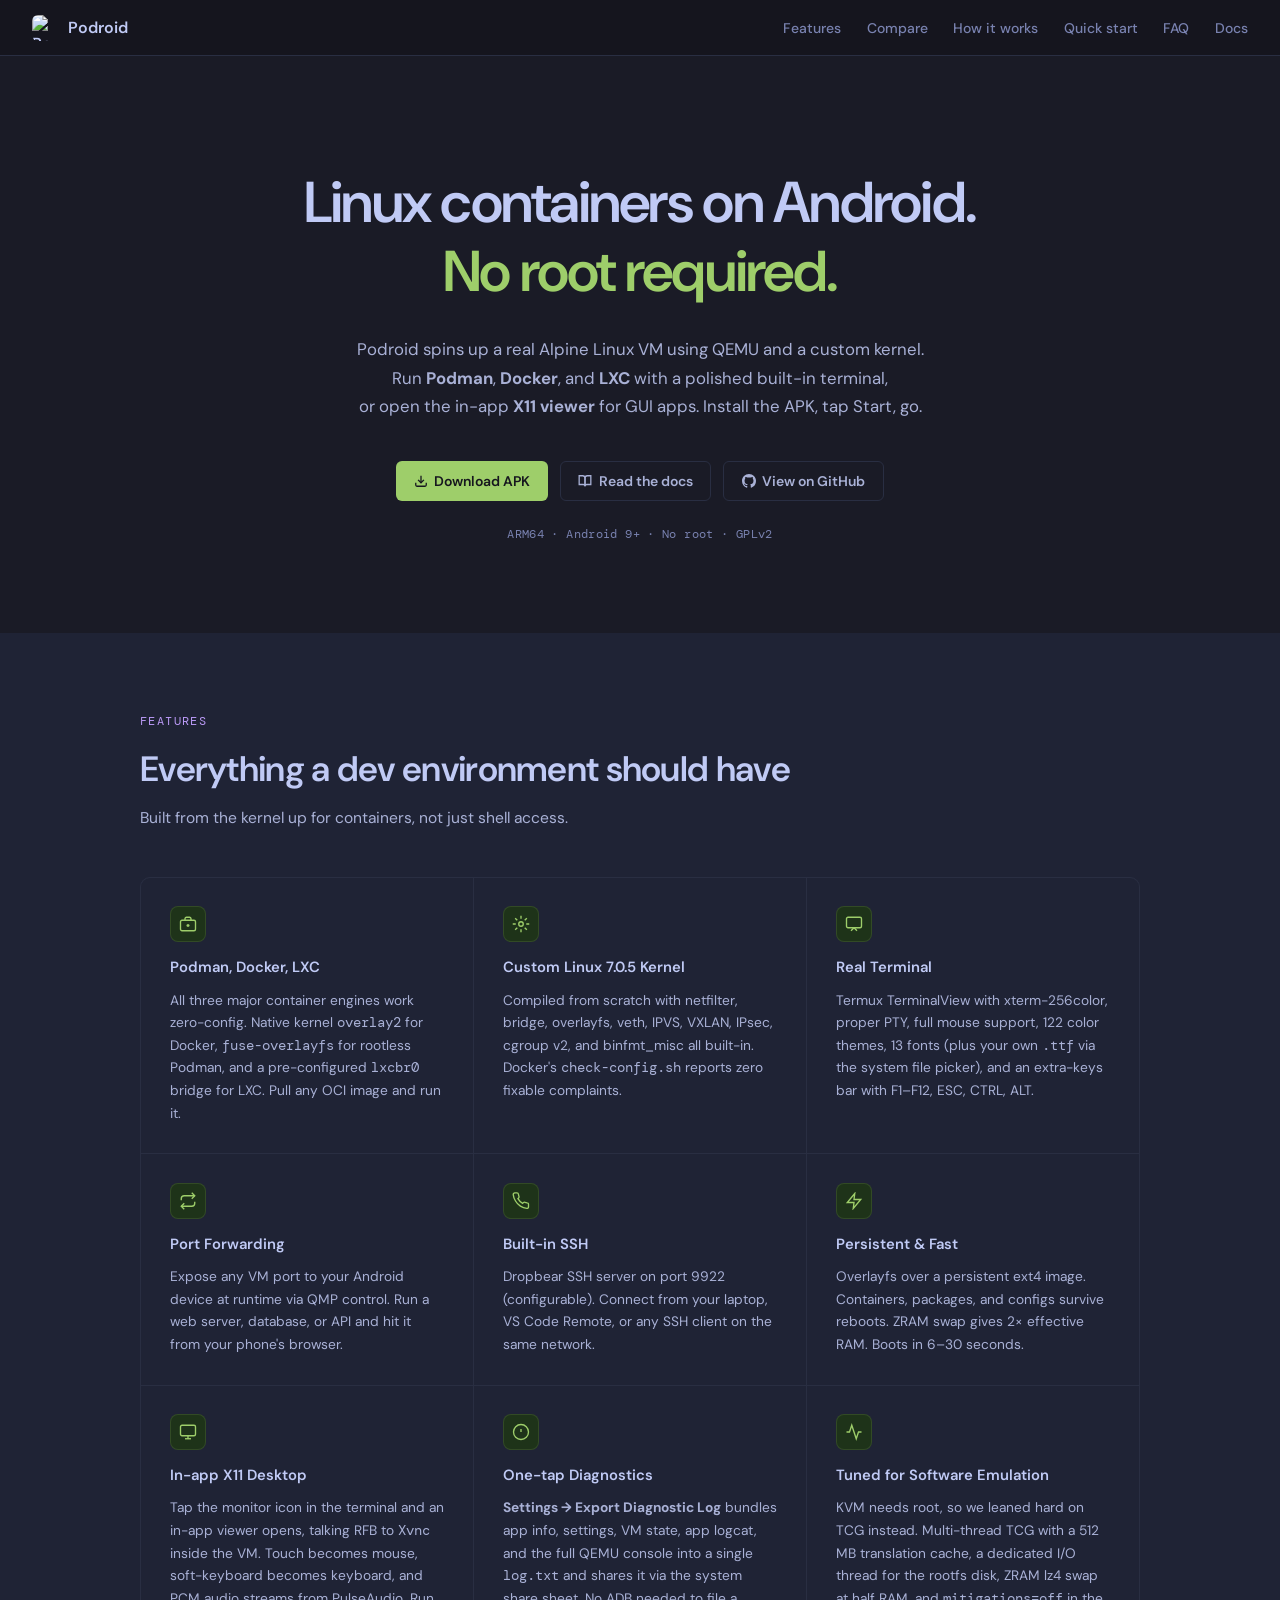
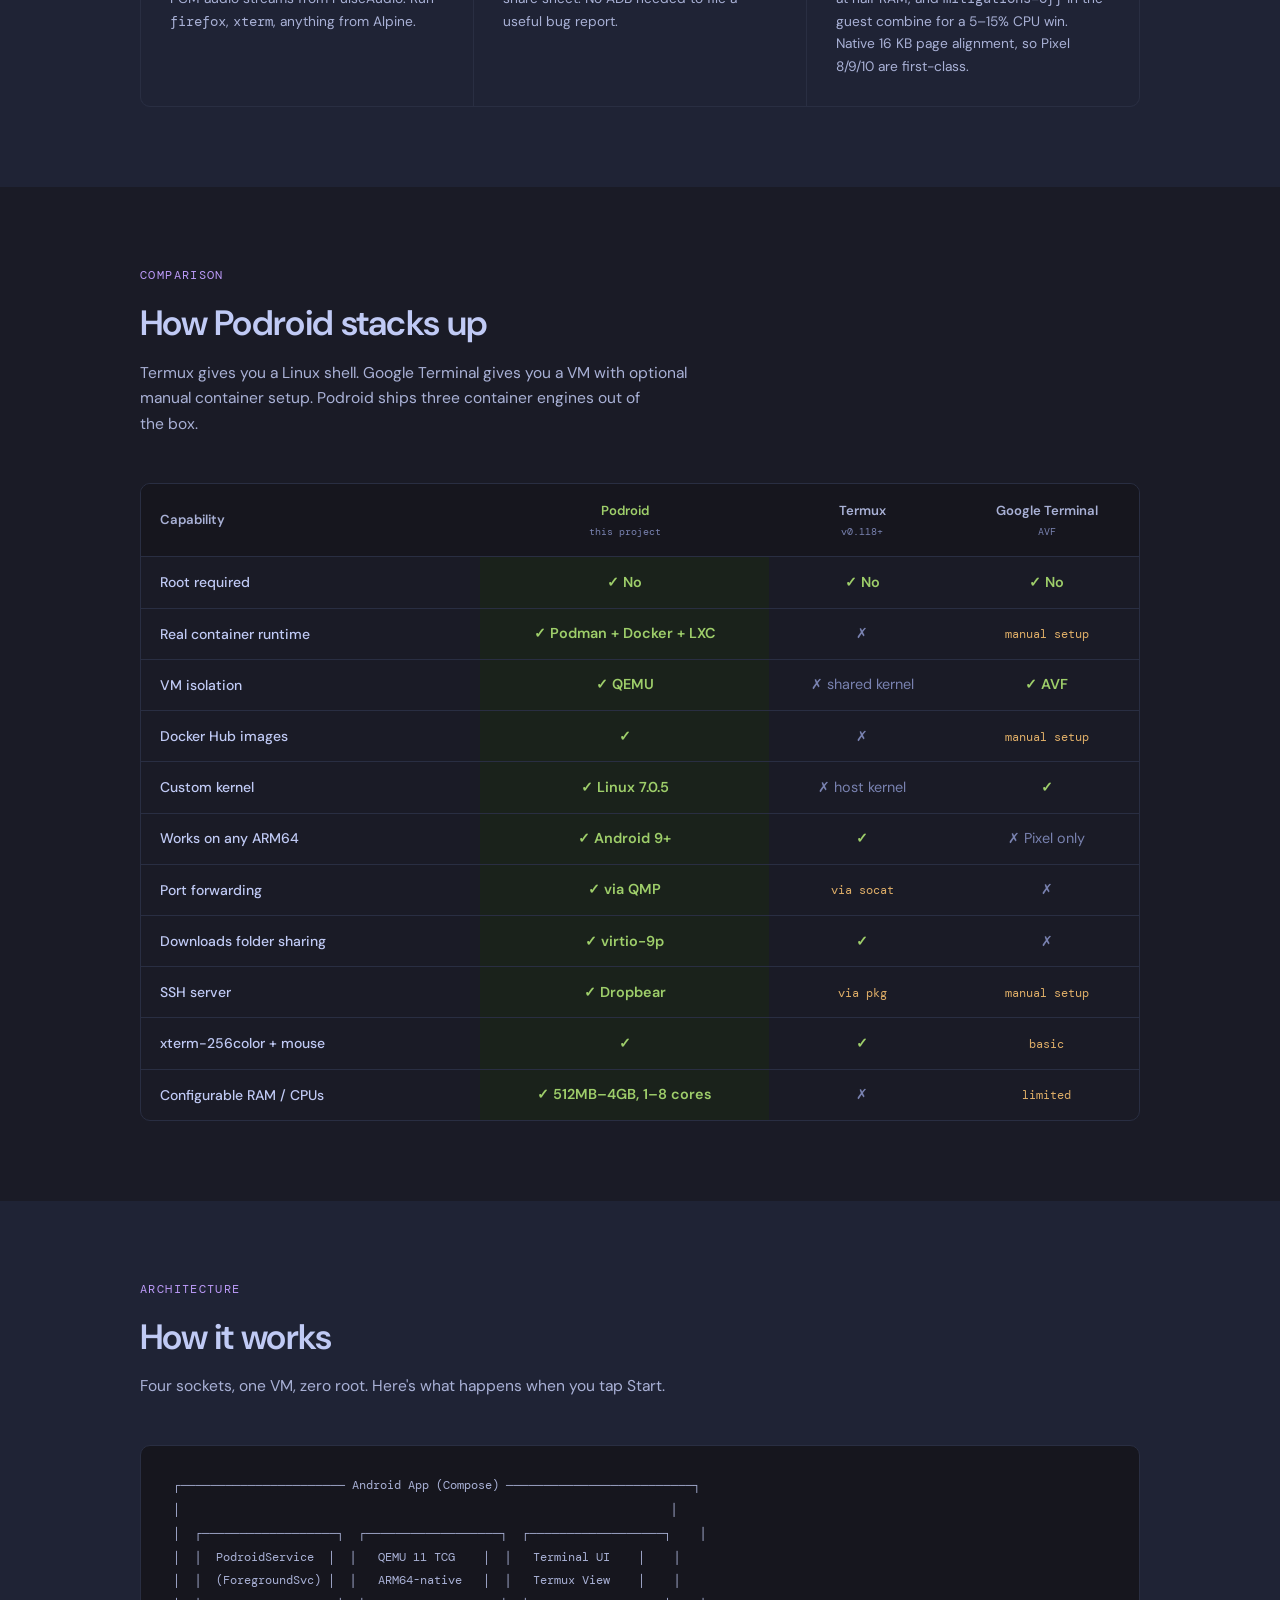
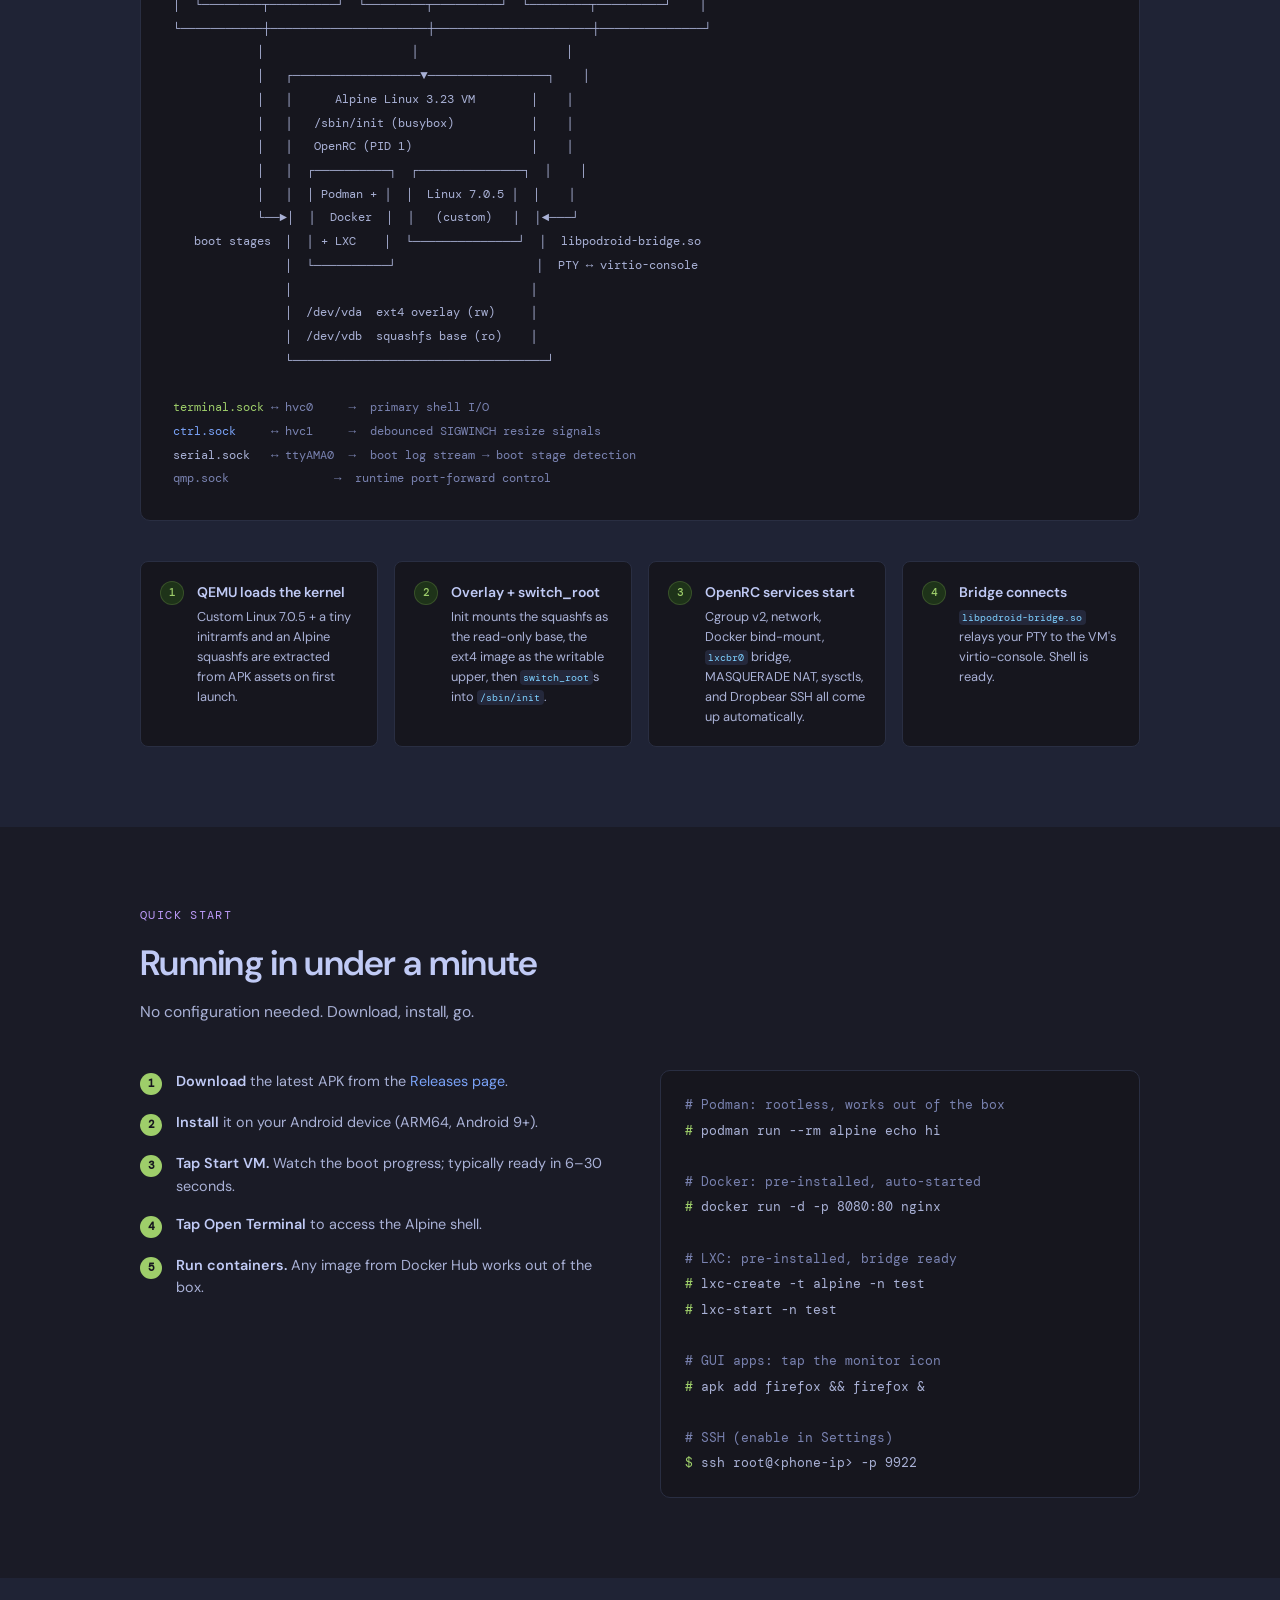
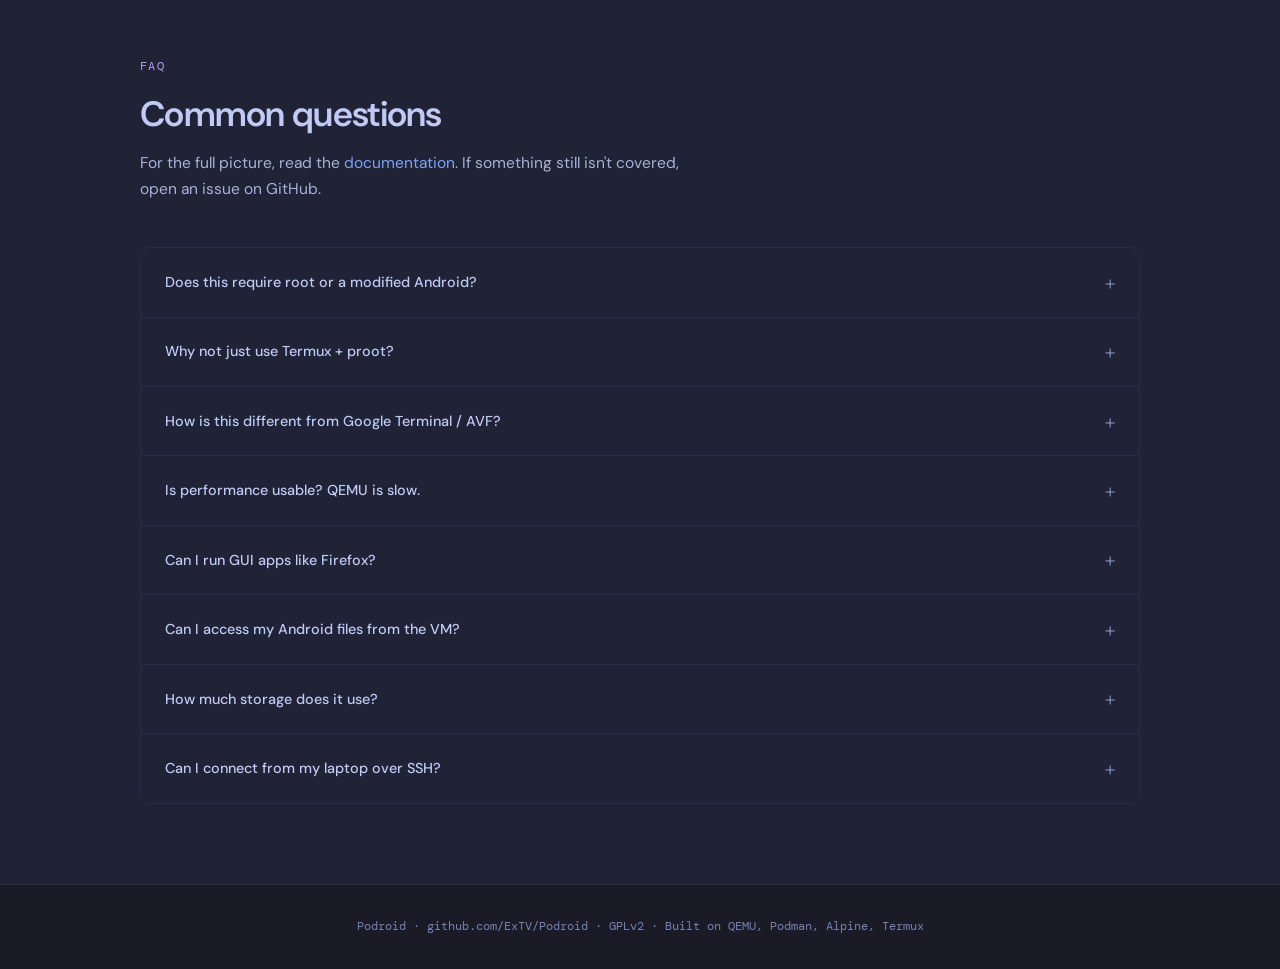
==== docs/index.html @ afcf1bc7 "docs: add documentation site and link it from the README and landing page Add a multi-page guide und" ====
<!DOCTYPE html>
<html lang="en">
<head>
  <meta charset="UTF-8" />
  <meta name="viewport" content="width=device-width, initial-scale=1.0" />
  <title>Podroid: Linux containers on Android, no root required</title>
  <meta name="description" content="Podroid runs Podman, Docker, and LXC on Android in a real Alpine Linux VM via QEMU with a custom Linux 7.0.5 kernel, plus an in-app X11 desktop for GUI apps. No root, no custom recovery, any ARM64 device." />
  <meta property="og:title" content="Podroid: Linux containers on Android, no root required" />
  <meta property="og:description" content="Spin up a real Alpine Linux VM with a full Podman runtime on any Android 9+ ARM64 device. No root, no Magisk, no AVF requirement." />
  <meta property="og:type" content="website" />
  <meta property="og:url" content="https://extv.github.io/Podroid/" />
  <meta property="og:image" content="https://github.com/ExTV.png" />
  <meta name="twitter:card" content="summary" />
  <meta name="twitter:title" content="Podroid" />
  <meta name="twitter:description" content="Linux containers on Android, no root required." />
  <meta name="twitter:image" content="https://github.com/ExTV.png" />
  <link rel="icon" type="image/png" href="https://github.com/ExTV.png" />
  <link rel="preconnect" href="https://fonts.googleapis.com" />
  <link rel="preconnect" href="https://fonts.gstatic.com" crossorigin />
  <link href="https://fonts.googleapis.com/css2?family=DM+Sans:ital,opsz,wght@0,9..40,300;0,9..40,400;0,9..40,500;0,9..40,600;1,9..40,400&family=DM+Mono:wght@400;500&display=swap" rel="stylesheet" />
  <style>
    *, *::before, *::after { box-sizing: border-box; margin: 0; padding: 0; }

    /* ── Tokyo Night palette ───────────────────────────── */
    :root {
      --bg:        #1a1b26;
      --bg-dark:   #16161e;
      --bg-card:   #1f2335;
      --bg-card2:  #24283b;
      --border:    #292e42;
      --text:      #c0caf5;
      --text-dim:  #a9b1d6;
      --muted:     #7982b0;
      --green:     #9ece6a;
      --green-dim: #1e3319;
      --blue:      #7aa2f7;
      --cyan:      #7dcfff;
      --yellow:    #e0af68;
      --red:       #f7768e;
      --purple:    #bb9af7;
    }

    html { scroll-behavior: smooth; }

    body {
      font-family: 'DM Sans', sans-serif;
      background: var(--bg);
      color: var(--text);
      line-height: 1.6;
      -webkit-font-smoothing: antialiased;
    }

    a { color: var(--blue); text-decoration: none; }
    a:hover { color: var(--cyan); text-decoration: underline; }

    code, pre, .mono { font-family: 'DM Mono', monospace; }

    /* ── NAV ───────────────────────────────────────────── */
    nav {
      position: sticky;
      top: 0;
      z-index: 100;
      display: flex;
      align-items: center;
      justify-content: space-between;
      padding: 0 2rem;
      height: 56px;
      background: rgb(22 22 30 / 0.9);
      backdrop-filter: blur(14px);
      border-bottom: 1px solid var(--border);
    }

    .nav-logo {
      display: flex;
      align-items: center;
      gap: 0.6rem;
      font-weight: 600;
      font-size: 1rem;
      color: var(--text);
      text-decoration: none !important;
    }

    .nav-logo img {
      width: 26px;
      height: 26px;
      border-radius: 6px;
    }

    .nav-links {
      display: flex;
      align-items: center;
      gap: 1.6rem;
      list-style: none;
    }

    .nav-links a {
      color: var(--muted);
      font-size: 0.875rem;
      font-weight: 500;
      white-space: nowrap;
      transition: color 0.15s;
    }

    .nav-links a:hover { color: var(--text-dim); text-decoration: none; }

    .btn {
      display: inline-flex;
      align-items: center;
      gap: 0.4rem;
      padding: 0.5rem 1.1rem;
      border-radius: 6px;
      font-size: 0.875rem;
      font-weight: 600;
      cursor: pointer;
      transition: opacity 0.15s, transform 0.1s;
      text-decoration: none !important;
      font-family: 'DM Sans', sans-serif;
    }

    .btn:hover { opacity: 0.85; transform: translateY(-1px); text-decoration: none; }
    .btn-primary { background: var(--green); color: var(--bg-dark); }
    .btn-ghost   { border: 1px solid var(--border); color: var(--text-dim); background: transparent; }
    .btn-ghost:hover { border-color: var(--muted); color: var(--text); }

    /* ── HERO ──────────────────────────────────────────── */
    #hero {
      padding: 7rem 2rem 5.5rem;
      text-align: center;
      max-width: 760px;
      margin: 0 auto;
    }

    h1 {
      font-size: clamp(2.4rem, 5vw, 3.6rem);
      font-weight: 600;
      line-height: 1.2;
      letter-spacing: -0.03em;
      text-wrap: balance;
      margin-bottom: 1.8rem;
      color: var(--text);
    }

    h1 em {
      font-style: normal;
      color: var(--green);
    }

    .hero-sub {
      font-size: 1.05rem;
      color: var(--text-dim);
      max-width: 100%;
      margin: 0 auto 2.5rem;
      text-wrap: pretty;
      line-height: 1.7;
    }

    .hero-actions {
      display: flex;
      gap: 0.75rem;
      justify-content: center;
      flex-wrap: wrap;
      margin-bottom: 1.5rem;
    }

    .hero-meta {
      font-size: 0.78rem;
      color: var(--muted);
      font-family: 'DM Mono', monospace;
      letter-spacing: 0.03em;
    }

    /* ── SECTIONS ──────────────────────────────────────── */
    section { padding: 5rem 2rem; }

    .container { max-width: 1000px; margin: 0 auto; }

    .section-label {
      font-size: 0.72rem;
      font-family: 'DM Mono', monospace;
      color: var(--purple);
      letter-spacing: 0.12em;
      text-transform: uppercase;
      margin-bottom: 0.6rem;
    }

    h2 {
      font-size: clamp(1.6rem, 3vw, 2.2rem);
      font-weight: 600;
      letter-spacing: -0.02em;
      margin-bottom: 0.55rem;
      color: var(--text);
    }

    .section-sub {
      color: var(--text-dim);
      max-width: 560px;
      font-size: 0.975rem;
      text-wrap: pretty;
      margin-bottom: 2.8rem;
      line-height: 1.65;
    }

    /* ── FEATURES ──────────────────────────────────────── */
    #features { background: var(--bg-card); }

    .features-grid {
      display: grid;
      grid-template-columns: repeat(auto-fill, minmax(280px, 1fr));
      gap: 1px;
      background: var(--border);
      border: 1px solid var(--border);
      border-radius: 10px;
      overflow: hidden;
    }

    .feature-card {
      background: var(--bg-card);
      padding: 1.8rem;
      display: flex;
      flex-direction: column;
      gap: 0.55rem;
      transition: background 0.15s;
    }

    .feature-card:hover { background: var(--bg-card2); }

    .feature-icon {
      width: 36px;
      height: 36px;
      background: var(--green-dim);
      border: 1px solid rgba(158, 206, 106, 0.15);
      border-radius: 8px;
      display: flex;
      align-items: center;
      justify-content: center;
      margin-bottom: 0.3rem;
      color: var(--green);
    }

    .feature-card h3 {
      font-size: 0.925rem;
      font-weight: 600;
      color: var(--text);
    }

    .feature-card p {
      font-size: 0.858rem;
      color: var(--text-dim);
      line-height: 1.65;
    }

    /* ── COMPARISON ────────────────────────────────────── */
    #comparison { background: var(--bg); }

    .table-wrap {
      overflow-x: auto;
      border: 1px solid var(--border);
      border-radius: 10px;
    }

    table {
      width: 100%;
      border-collapse: collapse;
      font-size: 0.875rem;
    }

    thead { background: var(--bg-dark); }

    th {
      padding: 1rem 1.2rem;
      text-align: left;
      font-weight: 600;
      font-size: 0.82rem;
      color: var(--text-dim);
      border-bottom: 1px solid var(--border);
    }

    th:not(:first-child) { text-align: center; }
    th.col-podroid { color: var(--green); }

    td {
      padding: 0.85rem 1.2rem;
      border-bottom: 1px solid var(--border);
      color: var(--text-dim);
      vertical-align: middle;
    }

    tbody tr:hover td { background: rgb(36 40 59 / 0.5); }
    tr:last-child td  { border-bottom: none; }
    td:not(:first-child) { text-align: center; }

    td.row-label { color: var(--text); font-weight: 500; }
    td.col-podroid { background: rgb(28 39 20 / 0.6); }

    .check   { color: var(--green); font-size: 0.9rem; font-weight: 600; }
    .cross   { color: var(--muted); font-size: 0.9rem; }
    .partial { color: var(--yellow); font-size: 0.78rem; font-family: 'DM Mono', monospace; }

    .col-header-wrap {
      display: flex;
      flex-direction: column;
      align-items: center;
      gap: 0.2rem;
    }

    .col-badge {
      font-size: 0.65rem;
      font-weight: 400;
      color: var(--muted);
      font-family: 'DM Mono', monospace;
    }

    /* ── HOW IT WORKS ──────────────────────────────────── */
    #how { background: var(--bg-card); }

    .arch-diagram {
      background: var(--bg-dark);
      border: 1px solid var(--border);
      border-radius: 10px;
      padding: 1.8rem 2rem;
      font-family: 'DM Mono', monospace;
      font-size: 0.78rem;
      line-height: 1.9;
      color: var(--muted);
      overflow-x: auto;
      white-space: pre;
    }

    .arch-green { color: var(--green); }
    .arch-blue  { color: var(--blue); }
    .arch-white { color: var(--text-dim); }

    .steps {
      display: grid;
      grid-template-columns: repeat(auto-fill, minmax(220px, 1fr));
      gap: 1rem;
      margin-top: 2.5rem;
    }

    .step {
      background: var(--bg-dark);
      border: 1px solid var(--border);
      border-radius: 8px;
      padding: 1.2rem;
      display: flex;
      gap: 0.8rem;
    }

    .step-num {
      flex-shrink: 0;
      width: 24px;
      height: 24px;
      border-radius: 50%;
      background: var(--green-dim);
      border: 1px solid rgba(158, 206, 106, 0.2);
      color: var(--green);
      font-size: 0.7rem;
      font-family: 'DM Mono', monospace;
      font-weight: 500;
      display: flex;
      align-items: center;
      justify-content: center;
      flex-shrink: 0;
    }

    .step-body h4 {
      font-size: 0.875rem;
      font-weight: 600;
      margin-bottom: 0.25rem;
      color: var(--text);
    }

    .step-body p {
      font-size: 0.8rem;
      color: var(--text-dim);
      line-height: 1.55;
    }

    .step-body code {
      font-family: 'DM Mono', monospace;
      font-size: 0.78em;
      background: var(--bg-card2);
      color: var(--cyan);
      padding: 0.1em 0.35em;
      border-radius: 4px;
    }

    /* ── QUICK START ───────────────────────────────────── */
    #quickstart { background: var(--bg); }

    .qs-grid {
      display: grid;
      grid-template-columns: 1fr 1fr;
      gap: 2.5rem;
      align-items: start;
    }

    @media (max-width: 640px) {
      .qs-grid { grid-template-columns: 1fr; }
    }

    .qs-steps {
      display: flex;
      flex-direction: column;
      gap: 1rem;
    }

    .qs-step {
      display: flex;
      gap: 0.85rem;
      align-items: flex-start;
    }

    .qs-step-num {
      flex-shrink: 0;
      width: 22px;
      height: 22px;
      border-radius: 50%;
      background: var(--green);
      color: var(--bg-dark);
      font-size: 0.7rem;
      font-family: 'DM Mono', monospace;
      font-weight: 700;
      display: flex;
      align-items: center;
      justify-content: center;
      margin-top: 3px;
    }

    .qs-step p { font-size: 0.9rem; color: var(--text-dim); line-height: 1.55; }
    .qs-step strong { color: var(--text); font-weight: 600; }
    .qs-step a { color: var(--blue); }

    .code-block {
      background: var(--bg-dark);
      border: 1px solid var(--border);
      border-radius: 10px;
      padding: 1.3rem 1.5rem;
      font-family: 'DM Mono', monospace;
      font-size: 0.8rem;
      line-height: 2;
      color: var(--muted);
      overflow-x: auto;
      white-space: pre;
    }

    .c-prompt  { color: var(--green); user-select: none; }
    .c-comment { color: var(--muted); }
    .c-cmd     { color: var(--text-dim); }

    /* ── FAQ ───────────────────────────────────────────── */
    #faq { background: var(--bg-card); }

    .faq-list {
      border: 1px solid var(--border);
      border-radius: 10px;
      overflow: hidden;
    }

    details {
      border-bottom: 1px solid var(--border);
      background: var(--bg-card);
      transition: background 0.15s;
    }

    details[open] { background: var(--bg-card2); }
    details:last-child { border-bottom: none; }

    summary {
      padding: 1.1rem 1.5rem;
      font-size: 0.9rem;
      font-weight: 500;
      color: var(--text);
      cursor: pointer;
      list-style: none;
      display: flex;
      align-items: center;
      justify-content: space-between;
      gap: 1rem;
      transition: color 0.15s;
    }

    summary::-webkit-details-marker { display: none; }
    summary:hover { color: var(--blue); }

    summary::after {
      content: '+';
      font-size: 1.3rem;
      font-weight: 300;
      color: var(--muted);
      flex-shrink: 0;
    }

    details[open] summary::after { content: '−'; color: var(--blue); }

    .faq-answer {
      padding: 0 1.5rem 1.2rem;
      font-size: 0.875rem;
      color: var(--text-dim);
      line-height: 1.75;
    }

    .faq-answer code {
      background: var(--bg-dark);
      border: 1px solid var(--border);
      padding: 0.1em 0.4em;
      border-radius: 4px;
      font-size: 0.82em;
      color: var(--cyan);
    }

    /* ── FOOTER ────────────────────────────────────────── */
    footer {
      border-top: 1px solid var(--border);
      padding: 2rem;
      text-align: center;
      font-size: 0.78rem;
      color: var(--muted);
      font-family: 'DM Mono', monospace;
    }

    footer a { color: var(--muted); }
    footer a:hover { color: var(--text-dim); text-decoration: none; }

    /* ── RESPONSIVE ────────────────────────────────────── */
    @media (max-width: 600px) {
      nav .nav-links { display: none; }
      .arch-diagram  { font-size: 0.62rem; }
    }
  </style>
</head>
<body>

<!-- NAV -->
<nav>
  <a href="https://github.com/ExTV/Podroid" class="nav-logo">
    <img src="https://github.com/ExTV.png" alt="Podroid" />
    Podroid
  </a>
  <ul class="nav-links">
    <li><a href="#features">Features</a></li>
    <li><a href="#comparison">Compare</a></li>
    <li><a href="#how">How it works</a></li>
    <li><a href="#quickstart">Quick start</a></li>
    <li><a href="#faq">FAQ</a></li>
    <li><a href="guide/">Docs</a></li>
  </ul>
</nav>

<!-- HERO -->
<section id="hero">
  <h1>Linux containers on Android.<br /><em>No root required.</em></h1>
  <p class="hero-sub">
    Podroid spins up a real Alpine Linux VM using QEMU and a custom&nbsp;kernel.<br />
    Run <strong>Podman</strong>, <strong>Docker</strong>, and <strong>LXC</strong> with a polished built-in terminal,<br />
    or open the in-app <strong>X11 viewer</strong> for GUI apps. Install the APK, tap Start, go.
  </p>
  <div class="hero-actions">
    <a href="https://github.com/ExTV/Podroid/releases" class="btn btn-primary">
      <svg width="14" height="14" fill="none" stroke="currentColor" stroke-width="2.2" viewBox="0 0 24 24"><path d="M21 15v4a2 2 0 0 1-2 2H5a2 2 0 0 1-2-2v-4"/><polyline points="7 10 12 15 17 10"/><line x1="12" y1="15" x2="12" y2="3"/></svg>
      Download APK
    </a>
    <a href="guide/" class="btn btn-ghost">
      <svg width="14" height="14" fill="none" stroke="currentColor" stroke-width="2.2" viewBox="0 0 24 24"><path d="M2 3h6a4 4 0 0 1 4 4v14a3 3 0 0 0-3-3H2z"/><path d="M22 3h-6a4 4 0 0 0-4 4v14a3 3 0 0 1 3-3h7z"/></svg>
      Read the docs
    </a>
    <a href="https://github.com/ExTV/Podroid" class="btn btn-ghost">
      <svg width="14" height="14" viewBox="0 0 24 24" fill="currentColor"><path d="M12 0C5.37 0 0 5.37 0 12c0 5.31 3.435 9.795 8.205 11.385.6.105.825-.255.825-.57 0-.285-.015-1.23-.015-2.235-3.015.555-3.795-.735-4.035-1.41-.135-.345-.72-1.41-1.23-1.695-.42-.225-1.02-.78-.015-.795.945-.015 1.62.87 1.845 1.23 1.08 1.815 2.805 1.305 3.495.99.105-.78.42-1.305.765-1.605-2.67-.3-5.46-1.335-5.46-5.925 0-1.305.465-2.385 1.23-3.225-.12-.3-.54-1.53.12-3.18 0 0 1.005-.315 3.3 1.23.96-.27 1.98-.405 3-.405s2.04.135 3 .405c2.295-1.56 3.3-1.23 3.3-1.23.66 1.65.24 2.88.12 3.18.765.84 1.23 1.905 1.23 3.225 0 4.605-2.805 5.625-5.475 5.925.435.375.81 1.095.81 2.22 0 1.605-.015 2.895-.015 3.3 0 .315.225.69.825.57A12.02 12.02 0 0 0 24 12c0-6.63-5.37-12-12-12z"/></svg>
      View on GitHub
    </a>
  </div>
  <p class="hero-meta">ARM64 · Android 9+ · No root · GPLv2</p>
</section>

<!-- FEATURES -->
<section id="features">
  <div class="container">
    <p class="section-label">Features</p>
    <h2>Everything a dev environment should have</h2>
    <p class="section-sub">Built from the kernel up for containers, not just shell access.</p>

    <div class="features-grid">

      <div class="feature-card">
        <div class="feature-icon">
          <svg width="18" height="18" fill="none" stroke="currentColor" stroke-width="1.8" viewBox="0 0 24 24"><rect x="2" y="7" width="20" height="14" rx="2"/><path d="M16 7V5a2 2 0 0 0-2-2h-4a2 2 0 0 0-2 2v2"/><line x1="12" y1="12" x2="12" y2="16"/><line x1="10" y1="14" x2="14" y2="14"/></svg>
        </div>
        <h3>Podman, Docker, LXC</h3>
        <p>All three major container engines work zero-config. Native kernel <code>overlay2</code> for Docker, <code>fuse-overlayfs</code> for rootless Podman, and a pre-configured <code>lxcbr0</code> bridge for LXC. Pull any OCI image and run it.</p>
      </div>

      <div class="feature-card">
        <div class="feature-icon">
          <svg width="18" height="18" fill="none" stroke="currentColor" stroke-width="1.8" viewBox="0 0 24 24"><circle cx="12" cy="12" r="3"/><path d="M12 1v4M12 19v4M4.22 4.22l2.83 2.83M16.95 16.95l2.83 2.83M1 12h4M19 12h4M4.22 19.78l2.83-2.83M16.95 7.05l2.83-2.83"/></svg>
        </div>
        <h3>Custom Linux 7.0.5 Kernel</h3>
        <p>Compiled from scratch with netfilter, bridge, overlayfs, veth, IPVS, VXLAN, IPsec, cgroup v2, and binfmt_misc all built-in. Docker's <code>check-config.sh</code> reports zero fixable complaints.</p>
      </div>

      <div class="feature-card">
        <div class="feature-icon">
          <svg width="18" height="18" fill="none" stroke="currentColor" stroke-width="1.8" viewBox="0 0 24 24"><rect x="2" y="3" width="20" height="14" rx="2"/><polyline points="8 21 12 17 16 21"/></svg>
        </div>
        <h3>Real Terminal</h3>
        <p>Termux TerminalView with xterm-256color, proper PTY, full mouse support, 122 color themes, 13 fonts (plus your own <code>.ttf</code> via the system file picker), and an extra-keys bar with F1–F12, ESC, CTRL, ALT.</p>
      </div>

      <div class="feature-card">
        <div class="feature-icon">
          <svg width="18" height="18" fill="none" stroke="currentColor" stroke-width="1.8" viewBox="0 0 24 24"><polyline points="17 1 21 5 17 9"/><path d="M3 11V9a4 4 0 0 1 4-4h14"/><polyline points="7 23 3 19 7 15"/><path d="M21 13v2a4 4 0 0 1-4 4H3"/></svg>
        </div>
        <h3>Port Forwarding</h3>
        <p>Expose any VM port to your Android device at runtime via QMP control. Run a web server, database, or API and hit it from your phone's browser.</p>
      </div>

      <div class="feature-card">
        <div class="feature-icon">
          <svg width="18" height="18" fill="none" stroke="currentColor" stroke-width="1.8" viewBox="0 0 24 24"><path d="M22 16.92v3a2 2 0 0 1-2.18 2 19.79 19.79 0 0 1-8.63-3.07A19.5 19.5 0 0 1 4.69 12 19.79 19.79 0 0 1 1.63 3.42 2 2 0 0 1 3.6 1.24h3a2 2 0 0 1 2 1.72c.127.96.361 1.903.7 2.81a2 2 0 0 1-.45 2.11L7.91 8.84a16 16 0 0 0 6.29 6.29l.96-.96a2 2 0 0 1 2.11-.45c.907.339 1.85.573 2.81.7A2 2 0 0 1 22 16.92z"/></svg>
        </div>
        <h3>Built-in SSH</h3>
        <p>Dropbear SSH server on port 9922 (configurable). Connect from your laptop, VS Code Remote, or any SSH client on the same network.</p>
      </div>

      <div class="feature-card">
        <div class="feature-icon">
          <svg width="18" height="18" fill="none" stroke="currentColor" stroke-width="1.8" viewBox="0 0 24 24"><path d="M13 2L3 14h9l-1 8 10-12h-9l1-8z"/></svg>
        </div>
        <h3>Persistent &amp; Fast</h3>
        <p>Overlayfs over a persistent ext4 image. Containers, packages, and configs survive reboots. ZRAM swap gives 2× effective RAM. Boots in 6–30 seconds.</p>
      </div>

      <div class="feature-card">
        <div class="feature-icon">
          <svg width="18" height="18" fill="none" stroke="currentColor" stroke-width="1.8" viewBox="0 0 24 24"><rect x="2" y="3" width="20" height="14" rx="2"/><line x1="8" y1="21" x2="16" y2="21"/><line x1="12" y1="17" x2="12" y2="21"/></svg>
        </div>
        <h3>In-app X11 Desktop</h3>
        <p>Tap the monitor icon in the terminal and an in-app viewer opens, talking RFB to <code>Xvnc</code> inside the VM. Touch becomes mouse, soft-keyboard becomes keyboard, and PCM audio streams from PulseAudio. Run <code>firefox</code>, <code>xterm</code>, anything from Alpine.</p>
      </div>

      <div class="feature-card">
        <div class="feature-icon">
          <svg width="18" height="18" fill="none" stroke="currentColor" stroke-width="1.8" viewBox="0 0 24 24"><circle cx="12" cy="12" r="10"/><line x1="12" y1="8" x2="12" y2="12"/><line x1="12" y1="16" x2="12.01" y2="16"/></svg>
        </div>
        <h3>One-tap Diagnostics</h3>
        <p><strong>Settings → Export Diagnostic Log</strong> bundles app info, settings, VM state, app logcat, and the full QEMU console into a single <code>log.txt</code> and shares it via the system share sheet. No ADB needed to file a useful bug report.</p>
      </div>

      <div class="feature-card">
        <div class="feature-icon">
          <svg width="18" height="18" fill="none" stroke="currentColor" stroke-width="1.8" viewBox="0 0 24 24"><polyline points="22 12 18 12 15 21 9 3 6 12 2 12"/></svg>
        </div>
        <h3>Tuned for Software Emulation</h3>
        <p>KVM needs root, so we leaned hard on TCG instead. Multi-thread TCG with a 512 MB translation cache, a dedicated I/O thread for the rootfs disk, ZRAM lz4 swap at half RAM, and <code>mitigations=off</code> in the guest combine for a 5–15% CPU win. Native 16 KB page alignment, so Pixel 8/9/10 are first-class.</p>
      </div>

    </div>
  </div>
</section>

<!-- COMPARISON -->
<section id="comparison">
  <div class="container">
    <p class="section-label">Comparison</p>
    <h2>How Podroid stacks up</h2>
    <p class="section-sub">Termux gives you a Linux shell. Google Terminal gives you a VM with optional manual container setup. Podroid ships three container engines out of the box.</p>

    <div class="table-wrap">
      <table>
        <thead>
          <tr>
            <th style="width:34%">Capability</th>
            <th class="col-podroid">
              <div class="col-header-wrap">
                Podroid
                <span class="col-badge">this project</span>
              </div>
            </th>
            <th>
              <div class="col-header-wrap">
                Termux
                <span class="col-badge">v0.118+</span>
              </div>
            </th>
            <th>
              <div class="col-header-wrap">
                Google Terminal
                <span class="col-badge">AVF</span>
              </div>
            </th>
          </tr>
        </thead>
        <tbody>
          <tr>
            <td class="row-label">Root required</td>
            <td class="col-podroid"><span class="check">✓ No</span></td>
            <td><span class="check">✓ No</span></td>
            <td><span class="check">✓ No</span></td>
          </tr>
          <tr>
            <td class="row-label">Real container runtime</td>
            <td class="col-podroid"><span class="check">✓ Podman + Docker + LXC</span></td>
            <td><span class="cross">✗</span></td>
            <td><span class="partial">manual setup</span></td>
          </tr>
          <tr>
            <td class="row-label">VM isolation</td>
            <td class="col-podroid"><span class="check">✓ QEMU</span></td>
            <td><span class="cross">✗ shared kernel</span></td>
            <td><span class="check">✓ AVF</span></td>
          </tr>
          <tr>
            <td class="row-label">Docker Hub images</td>
            <td class="col-podroid"><span class="check">✓</span></td>
            <td><span class="cross">✗</span></td>
            <td><span class="partial">manual setup</span></td>
          </tr>
          <tr>
            <td class="row-label">Custom kernel</td>
            <td class="col-podroid"><span class="check">✓ Linux 7.0.5</span></td>
            <td><span class="cross">✗ host kernel</span></td>
            <td><span class="check">✓</span></td>
          </tr>
          <tr>
            <td class="row-label">Works on any ARM64</td>
            <td class="col-podroid"><span class="check">✓ Android 9+</span></td>
            <td><span class="check">✓</span></td>
            <td><span class="cross">✗ Pixel only</span></td>
          </tr>
          <tr>
            <td class="row-label">Port forwarding</td>
            <td class="col-podroid"><span class="check">✓ via QMP</span></td>
            <td><span class="partial">via socat</span></td>
            <td><span class="cross">✗</span></td>
          </tr>
          <tr>
            <td class="row-label">Downloads folder sharing</td>
            <td class="col-podroid"><span class="check">✓ virtio-9p</span></td>
            <td><span class="check">✓</span></td>
            <td><span class="cross">✗</span></td>
          </tr>
          <tr>
            <td class="row-label">SSH server</td>
            <td class="col-podroid"><span class="check">✓ Dropbear</span></td>
            <td><span class="partial">via pkg</span></td>
            <td><span class="partial">manual setup</span></td>
          </tr>
          <tr>
            <td class="row-label">xterm-256color + mouse</td>
            <td class="col-podroid"><span class="check">✓</span></td>
            <td><span class="check">✓</span></td>
            <td><span class="partial">basic</span></td>
          </tr>
          <tr>
            <td class="row-label">Configurable RAM / CPUs</td>
            <td class="col-podroid"><span class="check">✓ 512MB–4GB, 1–8 cores</span></td>
            <td><span class="cross">✗</span></td>
            <td><span class="partial">limited</span></td>
          </tr>
        </tbody>
      </table>
    </div>
  </div>
</section>

<!-- HOW IT WORKS -->
<section id="how">
  <div class="container">
    <p class="section-label">Architecture</p>
    <h2>How it works</h2>
    <p class="section-sub">Four sockets, one VM, zero root. Here's what happens when you tap Start.</p>

    <div class="arch-diagram"><span class="arch-white">┌────────────────────── Android App (Compose) ─────────────────────────┐
│                                                                      │
│  ┌──────────────────┐  ┌──────────────────┐  ┌──────────────────┐    │
│  │  PodroidService  │  │   QEMU 11 TCG    │  │   Terminal UI    │    │
│  │  (ForegroundSvc) │  │   ARM64-native   │  │   Termux View    │    │
│  └────────┬─────────┘  └────────┬─────────┘  └────────┬─────────┘    │
└───────────┼─────────────────────┼─────────────────────┼──────────────┘
            │                     │                     │
            │   ┌─────────────────▼────────────────┐    │
            │   │      Alpine Linux 3.23 VM        │    │
            │   │   /sbin/init (busybox)           │    │
            │   │   OpenRC (PID 1)                 │    │
            │   │  ┌──────────┐  ┌──────────────┐  │    │
            │   │  │ Podman + │  │  Linux 7.0.5 │  │    │
            └──►│  │  Docker  │  │   (custom)   │  │◄───┘
   boot stages  │  │ + LXC    │  └──────────────┘  │  libpodroid-bridge.so
                │  └──────────┘                    │  PTY ↔ virtio-console
                │                                  │
                │  /dev/vda  ext4 overlay (rw)     │
                │  /dev/vdb  squashfs base (ro)    │
                └──────────────────────────────────┘</span>

<span class="arch-green">terminal.sock</span> ↔ hvc0     →  primary shell I/O
<span class="arch-blue">ctrl.sock    </span> ↔ hvc1     →  debounced SIGWINCH resize signals
<span class="arch-white">serial.sock  </span> ↔ ttyAMA0  →  boot log stream → boot stage detection
qmp.sock               →  runtime port-forward control</div>

    <div class="steps">
      <div class="step">
        <div class="step-num">1</div>
        <div class="step-body">
          <h4>QEMU loads the kernel</h4>
          <p>Custom Linux 7.0.5 + a tiny initramfs and an Alpine squashfs are extracted from APK assets on first launch.</p>
        </div>
      </div>
      <div class="step">
        <div class="step-num">2</div>
        <div class="step-body">
          <h4>Overlay + switch_root</h4>
          <p>Init mounts the squashfs as the read-only base, the ext4 image as the writable upper, then <code>switch_root</code>s into <code>/sbin/init</code>.</p>
        </div>
      </div>
      <div class="step">
        <div class="step-num">3</div>
        <div class="step-body">
          <h4>OpenRC services start</h4>
          <p>Cgroup v2, network, Docker bind-mount, <code>lxcbr0</code> bridge, MASQUERADE NAT, sysctls, and Dropbear SSH all come up automatically.</p>
        </div>
      </div>
      <div class="step">
        <div class="step-num">4</div>
        <div class="step-body">
          <h4>Bridge connects</h4>
          <p><code>libpodroid-bridge.so</code> relays your PTY to the VM's virtio-console. Shell is ready.</p>
        </div>
      </div>
    </div>
  </div>
</section>

<!-- QUICK START -->
<section id="quickstart">
  <div class="container">
    <p class="section-label">Quick start</p>
    <h2>Running in under a minute</h2>
    <p class="section-sub">No configuration needed. Download, install, go.</p>

    <div class="qs-grid">
      <div class="qs-steps">
        <div class="qs-step">
          <div class="qs-step-num">1</div>
          <p><strong>Download</strong> the latest APK from the <a href="https://github.com/ExTV/Podroid/releases">Releases page</a>.</p>
        </div>
        <div class="qs-step">
          <div class="qs-step-num">2</div>
          <p><strong>Install</strong> it on your Android device (ARM64, Android 9+).</p>
        </div>
        <div class="qs-step">
          <div class="qs-step-num">3</div>
          <p><strong>Tap Start VM.</strong> Watch the boot progress; typically ready in 6–30 seconds.</p>
        </div>
        <div class="qs-step">
          <div class="qs-step-num">4</div>
          <p><strong>Tap Open Terminal</strong> to access the Alpine shell.</p>
        </div>
        <div class="qs-step">
          <div class="qs-step-num">5</div>
          <p><strong>Run containers.</strong> Any image from Docker Hub works out of the box.</p>
        </div>
      </div>

      <div class="code-block"><span class="c-comment"># Podman: rootless, works out of the box</span>
<span class="c-prompt"># </span><span class="c-cmd">podman run --rm alpine echo hi</span>

<span class="c-comment"># Docker: pre-installed, auto-started</span>
<span class="c-prompt"># </span><span class="c-cmd">docker run -d -p 8080:80 nginx</span>

<span class="c-comment"># LXC: pre-installed, bridge ready</span>
<span class="c-prompt"># </span><span class="c-cmd">lxc-create -t alpine -n test</span>
<span class="c-prompt"># </span><span class="c-cmd">lxc-start -n test</span>

<span class="c-comment"># GUI apps: tap the monitor icon</span>
<span class="c-prompt"># </span><span class="c-cmd">apk add firefox &amp;&amp; firefox &amp;</span>

<span class="c-comment"># SSH (enable in Settings)</span>
<span class="c-prompt">$ </span><span class="c-cmd">ssh root@&lt;phone-ip&gt; -p 9922</span></div>
    </div>
  </div>
</section>

<!-- FAQ -->
<section id="faq">
  <div class="container">
    <p class="section-label">FAQ</p>
    <h2>Common questions</h2>
    <p class="section-sub">For the full picture, read the <a href="guide/">documentation</a>. If something still isn't covered, open an issue on GitHub.</p>

    <div class="faq-list">

      <details>
        <summary>Does this require root or a modified Android?</summary>
        <div class="faq-answer">
          No. Podroid runs entirely in userspace using QEMU's TCG (software emulation). No root, no custom recovery, no Magisk. Any stock Android 9+ ARM64 device works.
        </div>
      </details>

      <details>
        <summary>Why not just use Termux + proot?</summary>
        <div class="faq-answer">
          Termux is great for a Linux shell, but it runs on Android's host kernel. That kernel doesn't have the namespaces, cgroups, or netfilter rules needed for real containers. <code>proot</code> is a chroot emulation; containers built for Docker, Podman, or LXC won't work reliably. Podroid runs a real VM with its own custom kernel, so every OCI image from Docker Hub just works.
        </div>
      </details>

      <details>
        <summary>How is this different from Google Terminal / AVF?</summary>
        <div class="faq-answer">
          Google's Terminal app uses Android Virtualization Framework (AVF), a system-level hypervisor available only on recent Pixel devices. It gives you a Debian VM but no container runtime and limited configurability. Podroid uses QEMU TCG (software emulation), so it works on <em>any</em> ARM64 Android 9+ device, not just Pixels, and ships with three container engines, port forwarding, SSH, and a configurable terminal.
        </div>
      </details>

      <details>
        <summary>Is performance usable? QEMU is slow.</summary>
        <div class="faq-answer">
          TCG is software emulation, so compute-heavy workloads are slower than native. Podroid ships several optimizations: a 256–512 MB translation cache, a dedicated I/O thread for virtio-blk (big win for image pulls), ZRAM swap for 2× effective RAM, and <code>mitigations=off</code> in the guest kernel for a 5–15% CPU gain. For typical dev tasks like running a web server, a database, or CLI tools, it's very usable.
        </div>
      </details>

      <details>
        <summary>Can I run GUI apps like Firefox?</summary>
        <div class="faq-answer">
          Yes. Tap the monitor icon in the terminal's top bar to open the in-app X11 viewer. It speaks RFB 3.8 to <code>Xvnc</code> running inside the VM and streams audio from PulseAudio. Then just <code>apk add firefox</code> (or anything else from the Alpine repos) and launch it from the shell. Touch becomes mouse, the soft-keyboard becomes keyboard, and the picture letterboxes to your phone's aspect ratio.
        </div>
      </details>

      <details>
        <summary>Can I access my Android files from the VM?</summary>
        <div class="faq-answer">
          Yes. Toggle <strong>Downloads folder sharing</strong> in Settings and the Android Downloads folder is exposed to the VM via <code>virtio-9p</code>, mounted inside the guest at <code>/mnt/downloads</code>. Files you drop in Downloads on the phone show up there immediately, and anything the VM writes to <code>/mnt/downloads</code> appears back in Downloads.
        </div>
      </details>

      <details>
        <summary>How much storage does it use?</summary>
        <div class="faq-answer">
          The APK is ~200 MB (QEMU + kernel + initramfs + Alpine squashfs + fonts). On first launch you choose a VM disk size between 2 GB and 64 GB; this is a sparse <code>storage.img</code> that only grows as you pull images and install packages.
        </div>
      </details>

      <details>
        <summary>Can I connect from my laptop over SSH?</summary>
        <div class="faq-answer">
          Yes. Dropbear SSH runs on port 9922 by default (configurable in Settings). As long as your laptop and phone are on the same network, <code>ssh root@&lt;phone-ip&gt; -p 9922</code> gives you a remote shell. Useful for VS Code Remote or any SSH client.
        </div>
      </details>

    </div>
  </div>
</section>

<!-- FOOTER -->
<footer>
  <p>
    Podroid · <a href="https://github.com/ExTV/Podroid">github.com/ExTV/Podroid</a> · GPLv2 ·
    Built on <a href="https://www.qemu.org">QEMU</a>, <a href="https://podman.io">Podman</a>, <a href="https://alpinelinux.org">Alpine</a>, <a href="https://github.com/termux/termux-app">Termux</a>
  </p>
</footer>

</body>
</html>
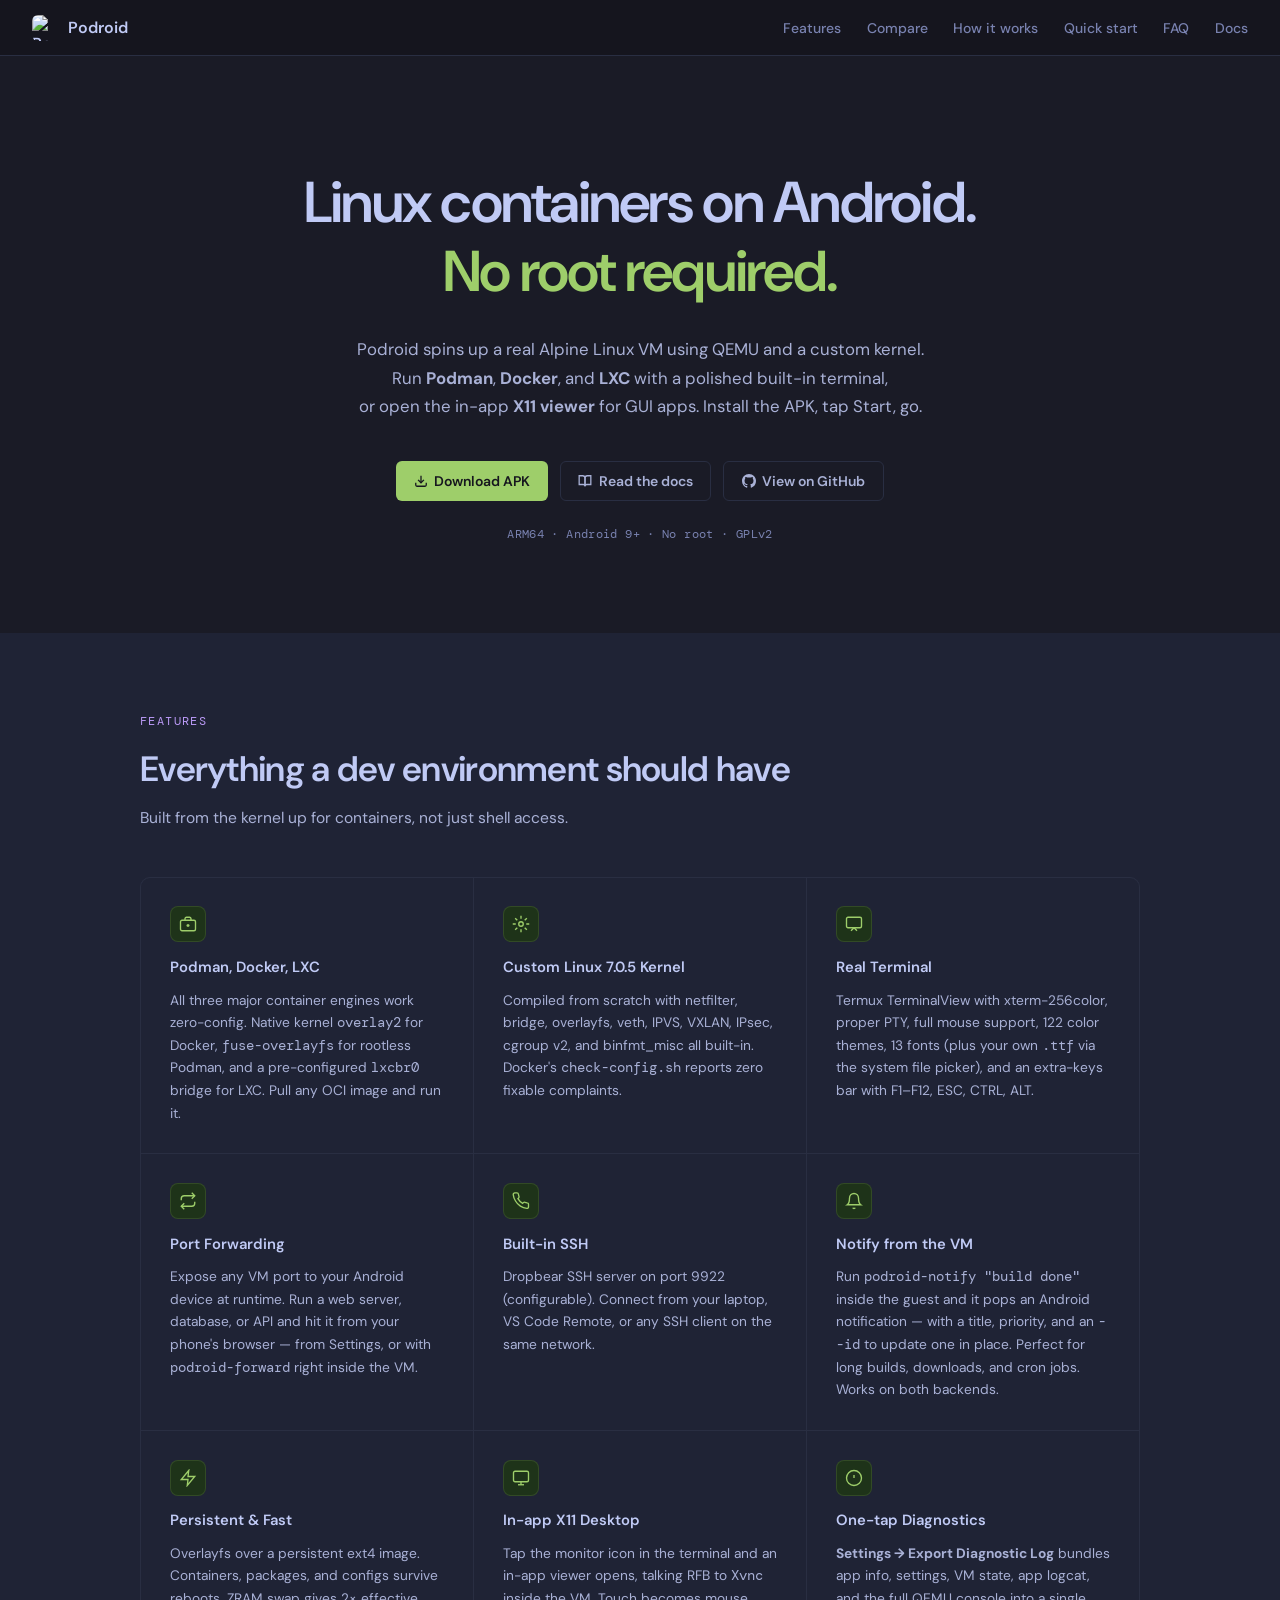
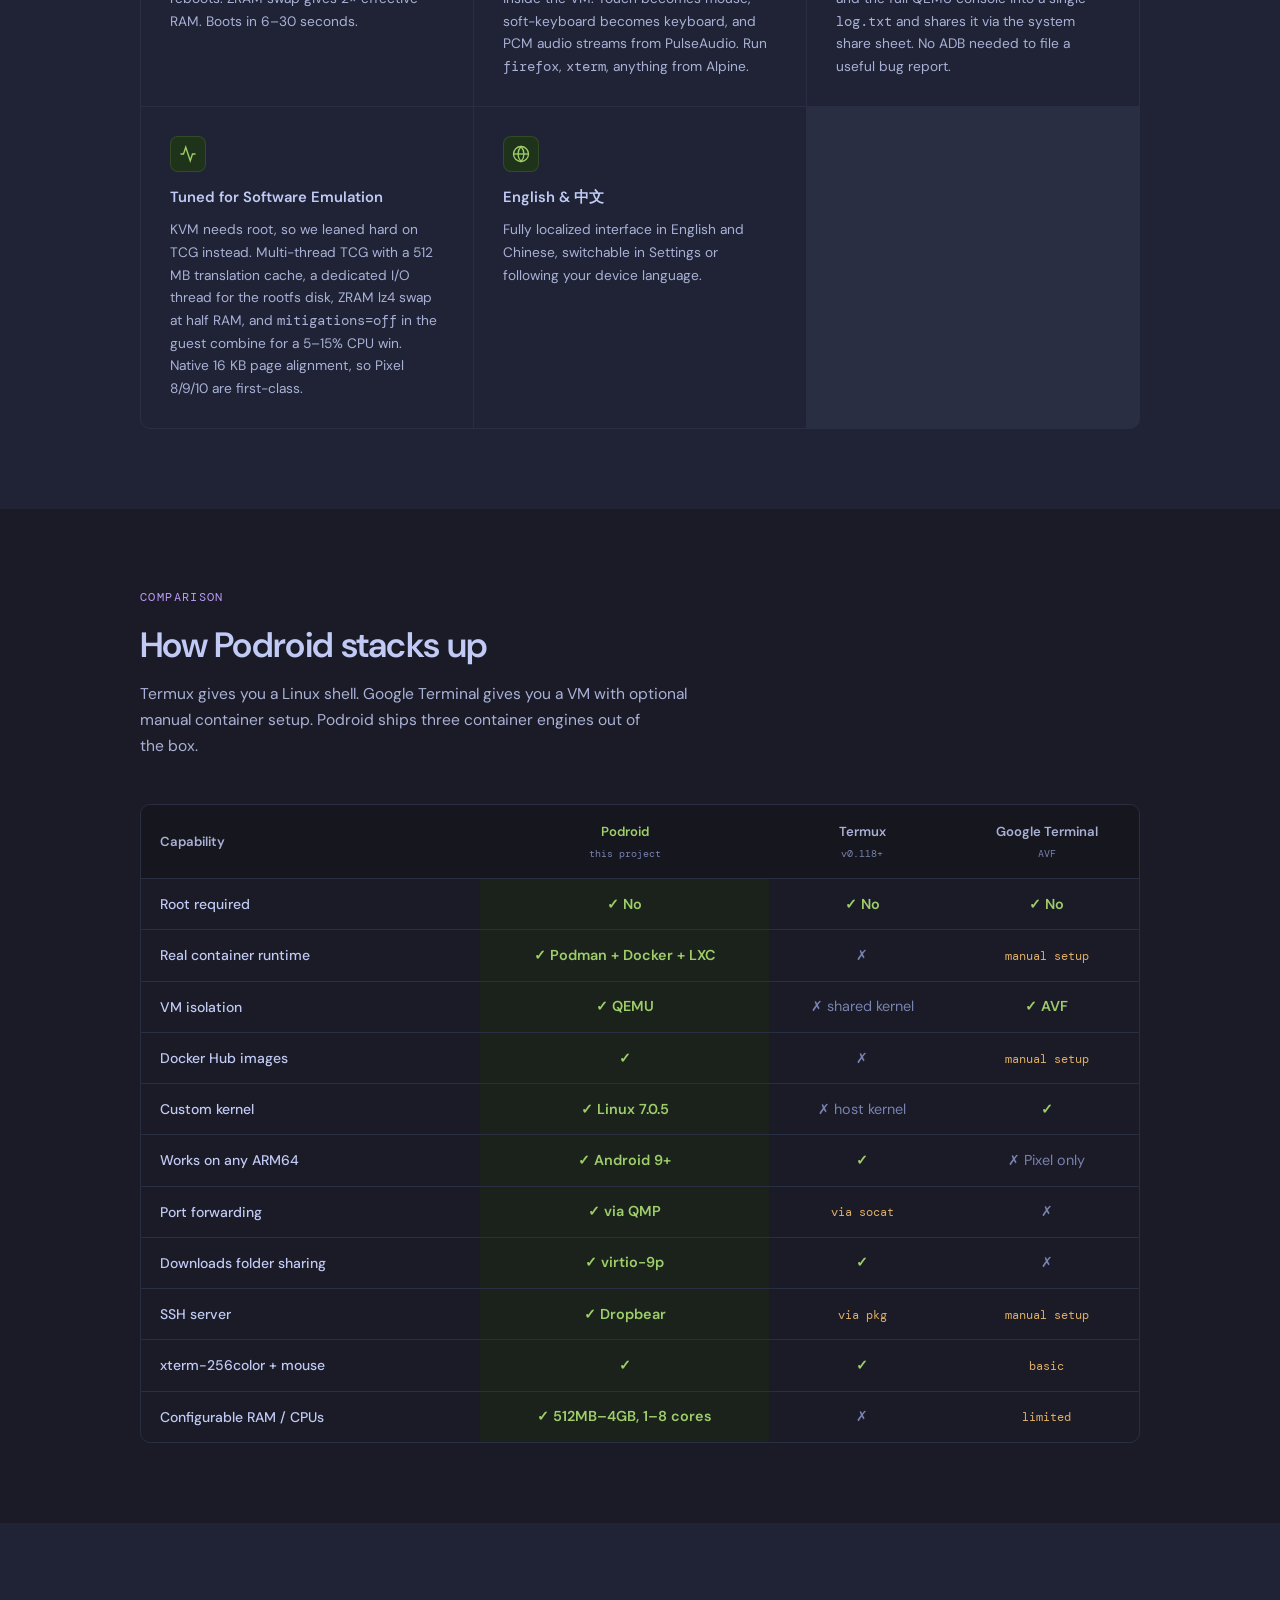
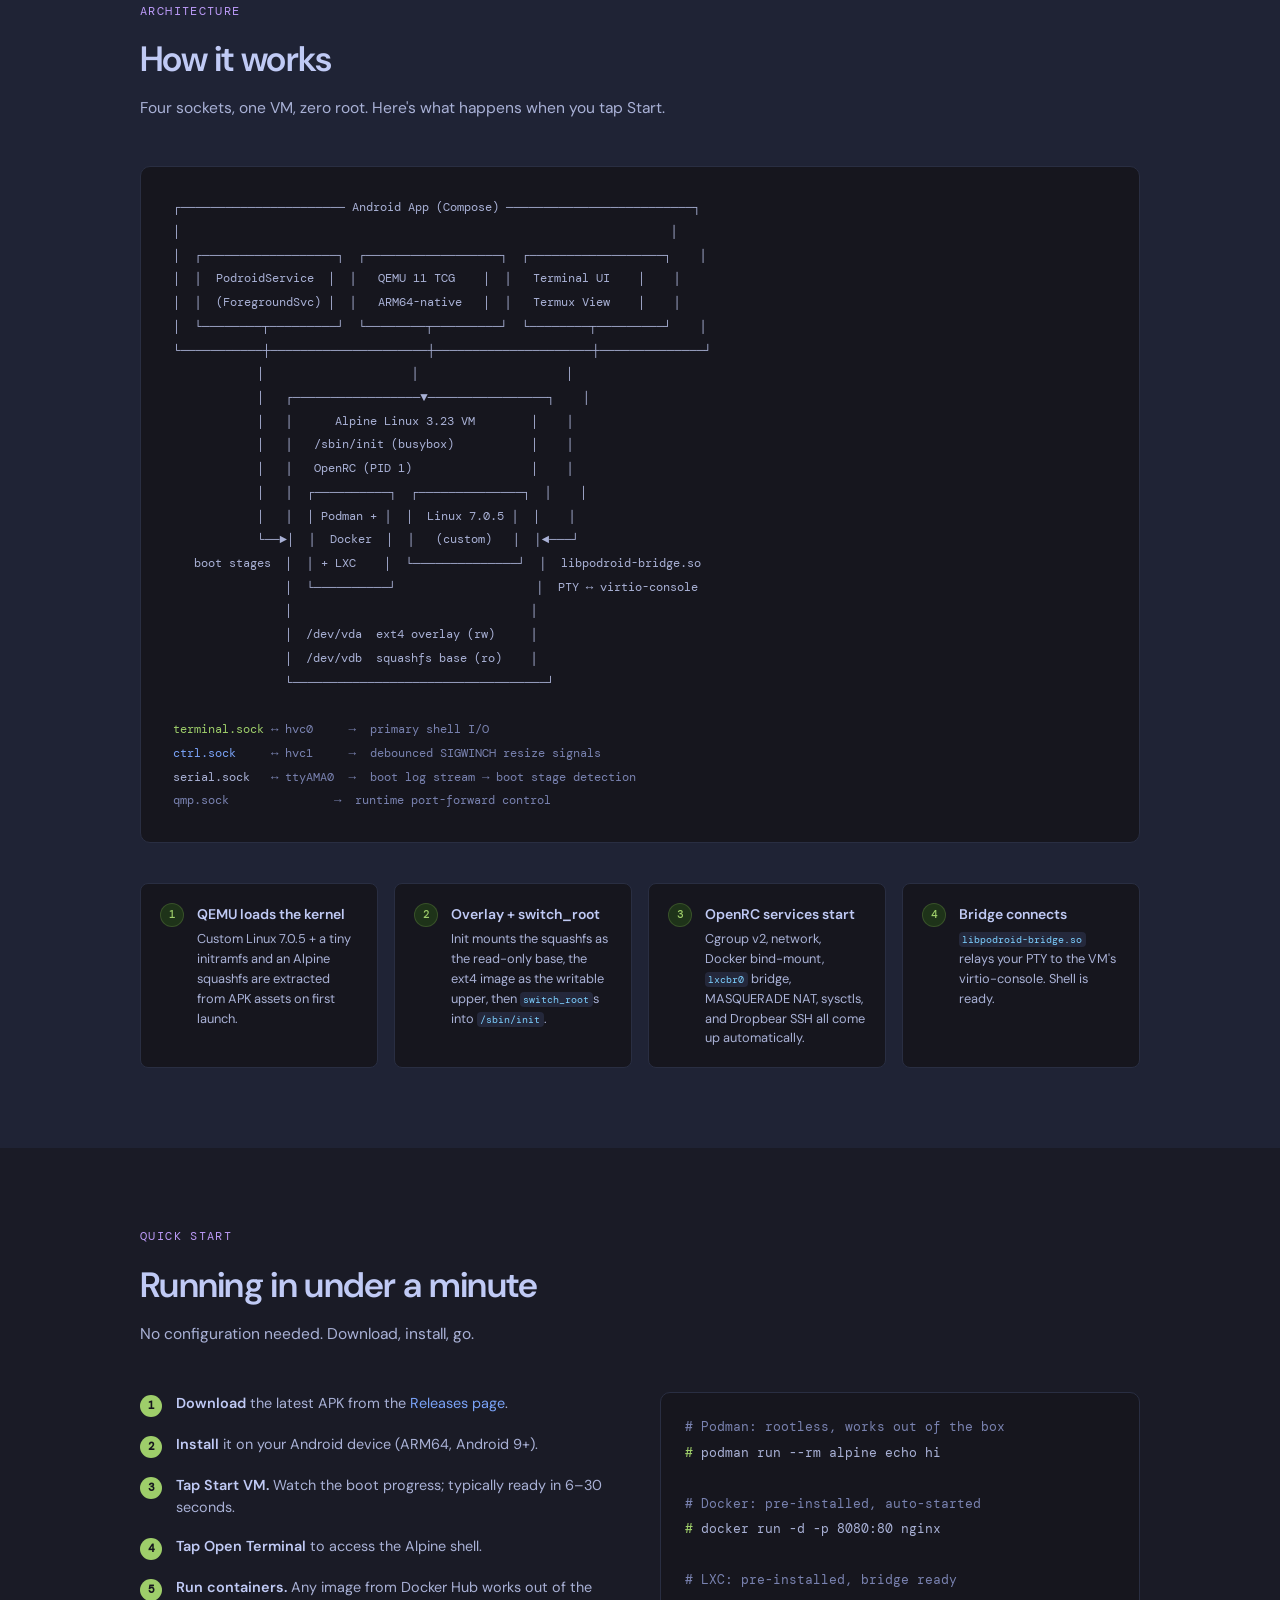
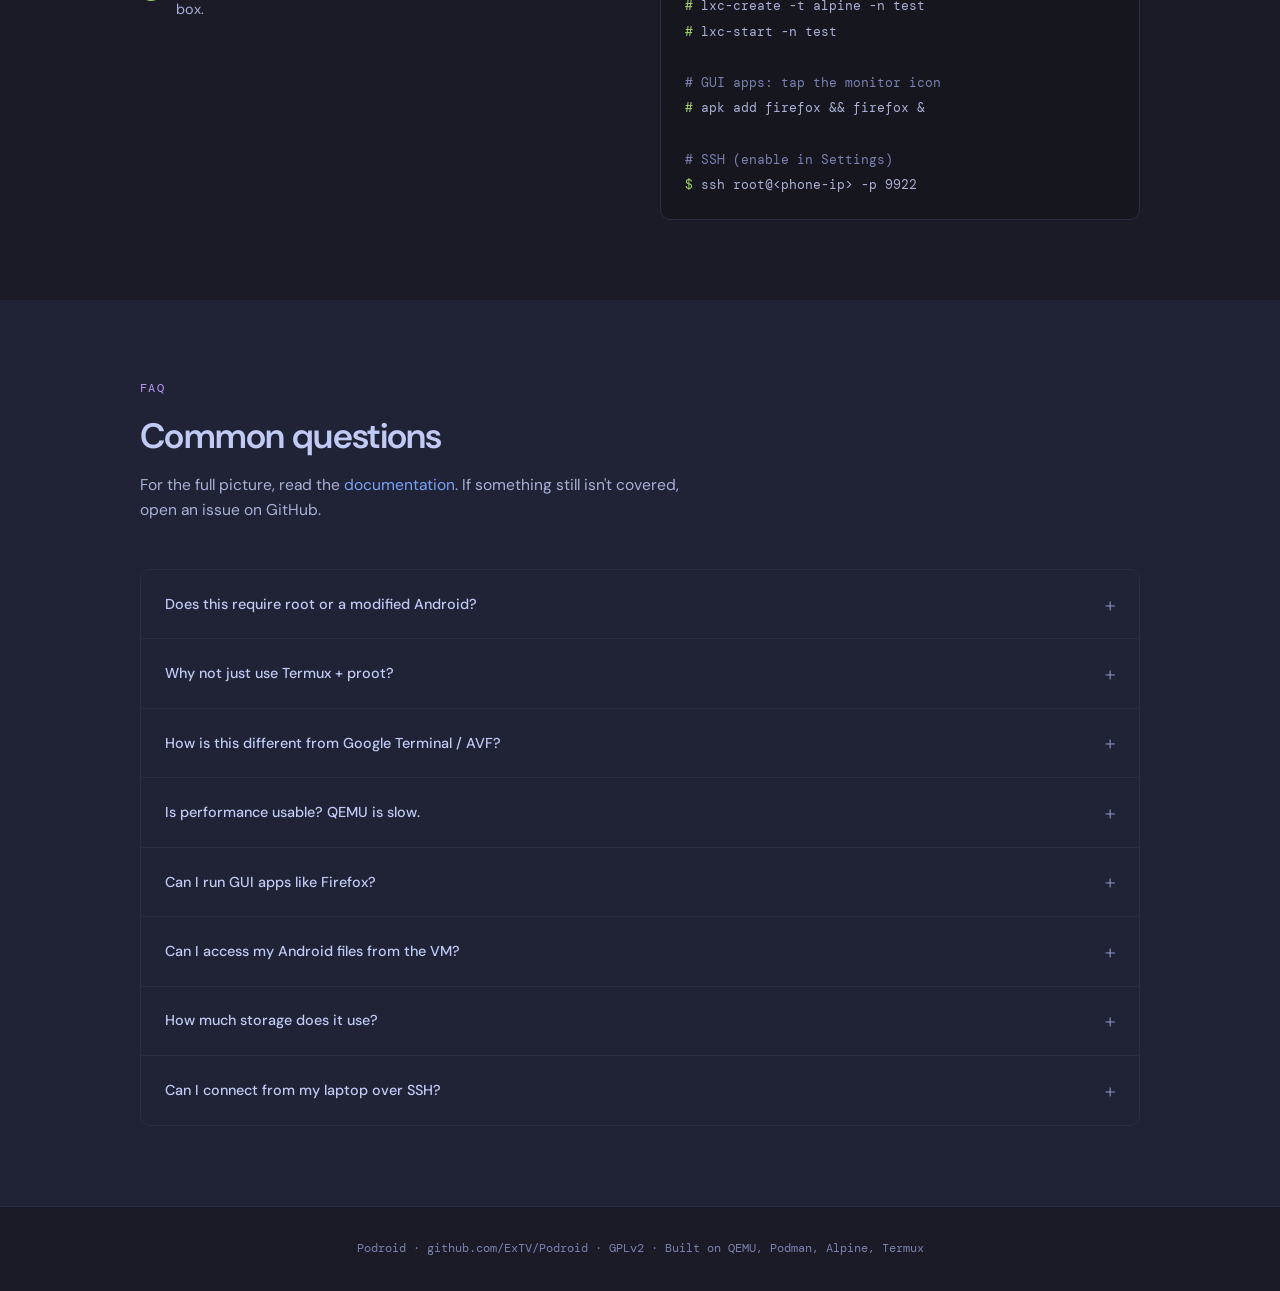
==== commit 9a632cad: "docs: document guest CLIs and language support; refresh CLAUDE.md README and the website guide now c" ====
--- a/docs/index.html
+++ b/docs/index.html
@@ -9,12 +9,12 @@
   <meta property="og:description" content="Spin up a real Alpine Linux VM with a full Podman runtime on any Android 9+ ARM64 device. No root, no Magisk, no AVF requirement." />
   <meta property="og:type" content="website" />
   <meta property="og:url" content="https://extv.github.io/Podroid/" />
-  <meta property="og:image" content="https://github.com/ExTV.png" />
+  <meta property="og:image" content="https://extv.github.io/Podroid/logo.png" />
   <meta name="twitter:card" content="summary" />
   <meta name="twitter:title" content="Podroid" />
   <meta name="twitter:description" content="Linux containers on Android, no root required." />
-  <meta name="twitter:image" content="https://github.com/ExTV.png" />
-  <link rel="icon" type="image/png" href="https://github.com/ExTV.png" />
+  <meta name="twitter:image" content="https://extv.github.io/Podroid/logo.png" />
+  <link rel="icon" type="image/png" href="logo.png" />
   <link rel="preconnect" href="https://fonts.googleapis.com" />
   <link rel="preconnect" href="https://fonts.gstatic.com" crossorigin />
   <link href="https://fonts.googleapis.com/css2?family=DM+Sans:ital,opsz,wght@0,9..40,300;0,9..40,400;0,9..40,500;0,9..40,600;1,9..40,400&family=DM+Mono:wght@400;500&display=swap" rel="stylesheet" />
@@ -534,7 +534,7 @@
 <!-- NAV -->
 <nav>
   <a href="https://github.com/ExTV/Podroid" class="nav-logo">
-    <img src="https://github.com/ExTV.png" alt="Podroid" />
+    <img src="logo.png" alt="Podroid" />
     Podroid
   </a>
   <ul class="nav-links">
@@ -610,7 +610,7 @@
           <svg width="18" height="18" fill="none" stroke="currentColor" stroke-width="1.8" viewBox="0 0 24 24"><polyline points="17 1 21 5 17 9"/><path d="M3 11V9a4 4 0 0 1 4-4h14"/><polyline points="7 23 3 19 7 15"/><path d="M21 13v2a4 4 0 0 1-4 4H3"/></svg>
         </div>
         <h3>Port Forwarding</h3>
-        <p>Expose any VM port to your Android device at runtime via QMP control. Run a web server, database, or API and hit it from your phone's browser.</p>
+        <p>Expose any VM port to your Android device at runtime. Run a web server, database, or API and hit it from your phone's browser — from Settings, or with <code>podroid-forward</code> right inside the VM.</p>
       </div>
 
       <div class="feature-card">
@@ -623,6 +623,14 @@
 
       <div class="feature-card">
         <div class="feature-icon">
+          <svg width="18" height="18" fill="none" stroke="currentColor" stroke-width="1.8" viewBox="0 0 24 24"><path d="M18 8A6 6 0 0 0 6 8c0 7-3 9-3 9h18s-3-2-3-9"/><path d="M13.73 21a2 2 0 0 1-3.46 0"/></svg>
+        </div>
+        <h3>Notify from the VM</h3>
+        <p>Run <code>podroid-notify "build done"</code> inside the guest and it pops an Android notification — with a title, priority, and an <code>--id</code> to update one in place. Perfect for long builds, downloads, and cron jobs. Works on both backends.</p>
+      </div>
+
+      <div class="feature-card">
+        <div class="feature-icon">
           <svg width="18" height="18" fill="none" stroke="currentColor" stroke-width="1.8" viewBox="0 0 24 24"><path d="M13 2L3 14h9l-1 8 10-12h-9l1-8z"/></svg>
         </div>
         <h3>Persistent &amp; Fast</h3>
@@ -651,6 +659,14 @@
         </div>
         <h3>Tuned for Software Emulation</h3>
         <p>KVM needs root, so we leaned hard on TCG instead. Multi-thread TCG with a 512 MB translation cache, a dedicated I/O thread for the rootfs disk, ZRAM lz4 swap at half RAM, and <code>mitigations=off</code> in the guest combine for a 5–15% CPU win. Native 16 KB page alignment, so Pixel 8/9/10 are first-class.</p>
+      </div>
+
+      <div class="feature-card">
+        <div class="feature-icon">
+          <svg width="18" height="18" fill="none" stroke="currentColor" stroke-width="1.8" viewBox="0 0 24 24"><circle cx="12" cy="12" r="10"/><line x1="2" y1="12" x2="22" y2="12"/><path d="M12 2a15.3 15.3 0 0 1 4 10 15.3 15.3 0 0 1-4 10 15.3 15.3 0 0 1-4-10 15.3 15.3 0 0 1 4-10z"/></svg>
+        </div>
+        <h3>English &amp; 中文</h3>
+        <p>Fully localized interface in English and Chinese, switchable in Settings or following your device language.</p>
       </div>
 
     </div>
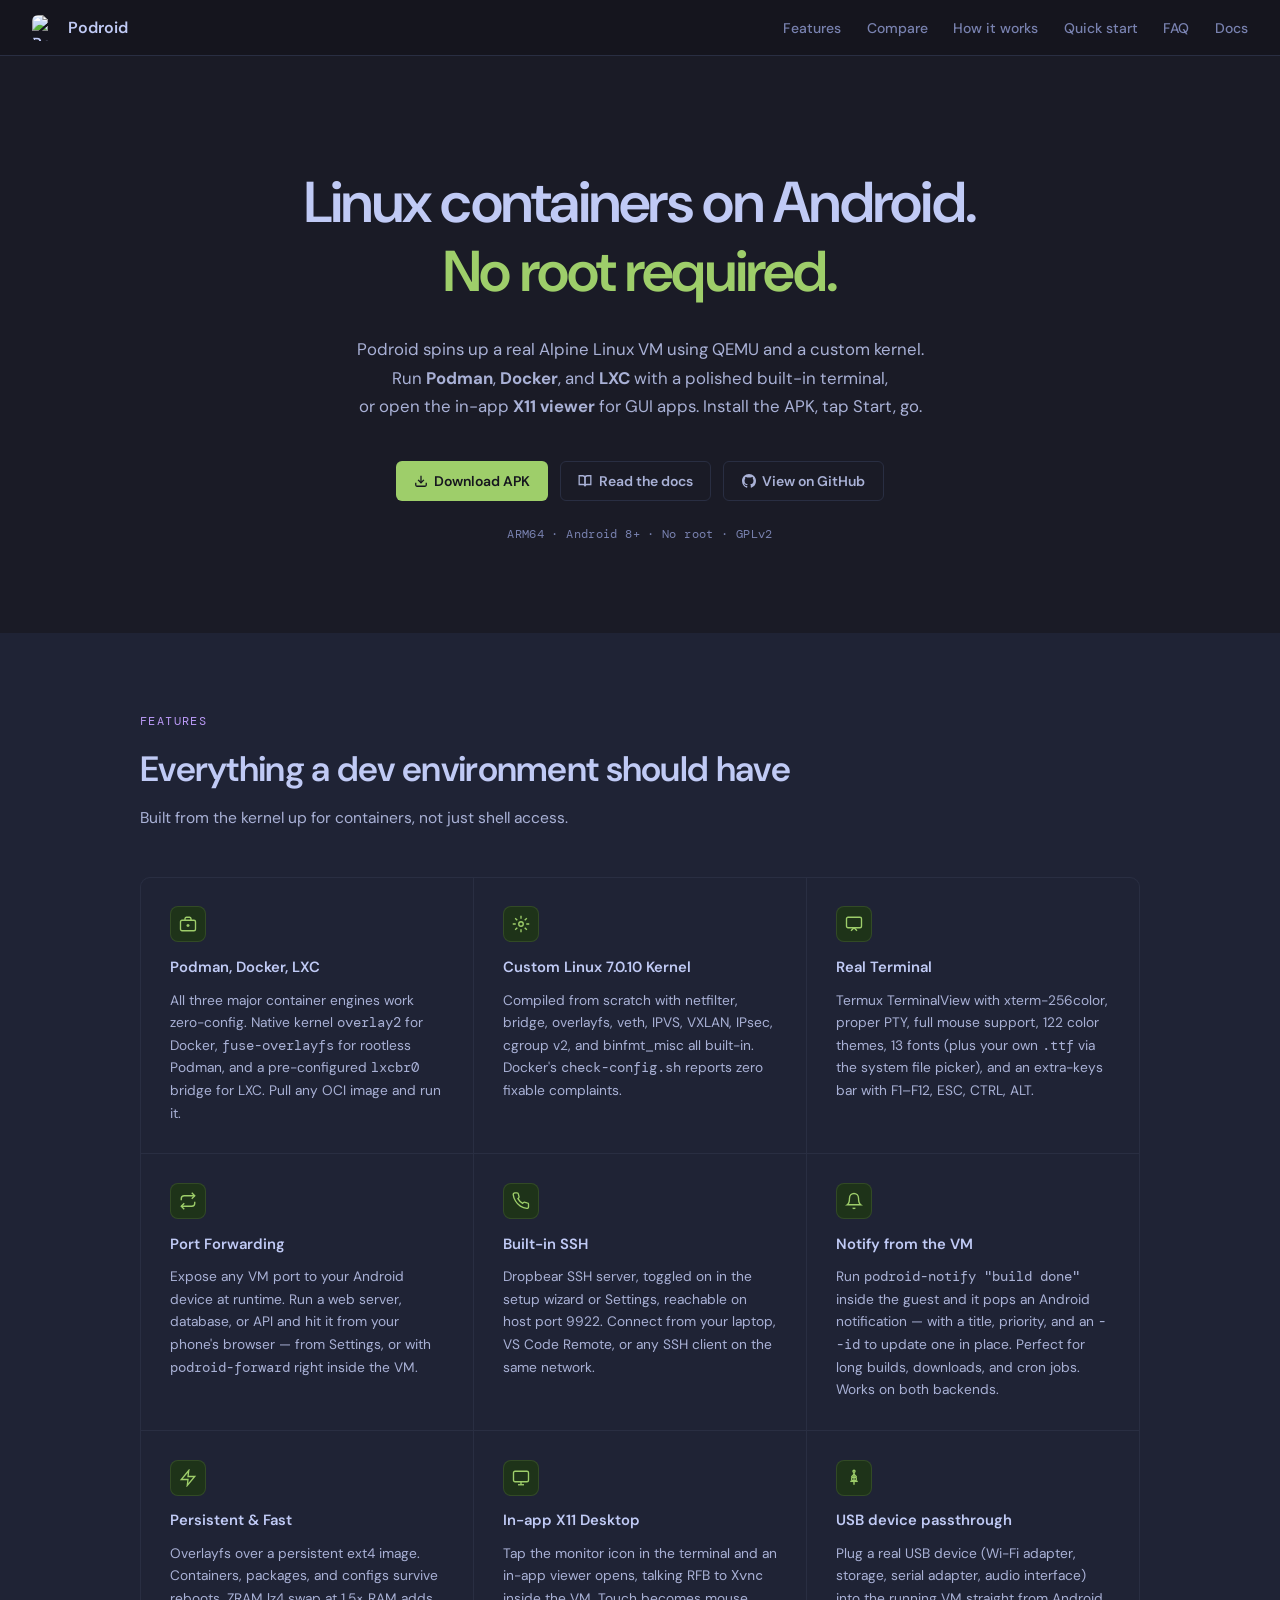
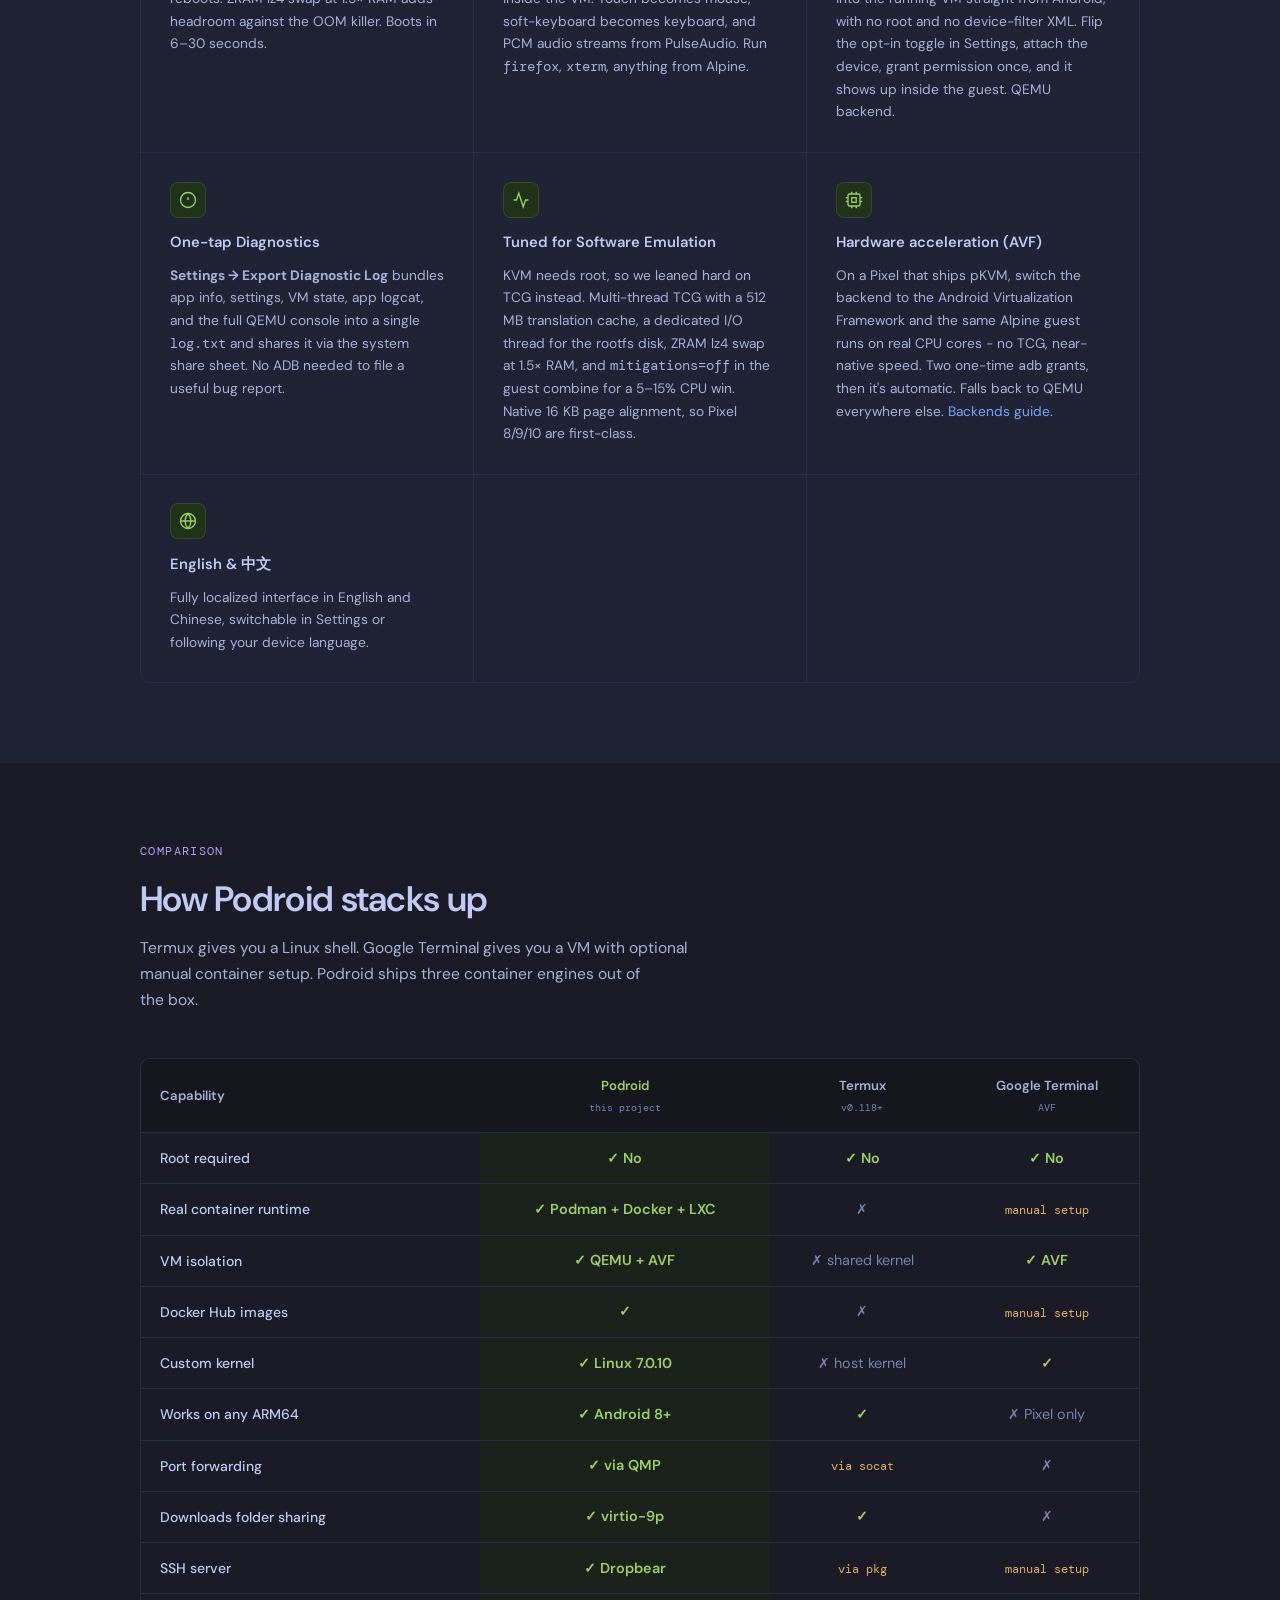
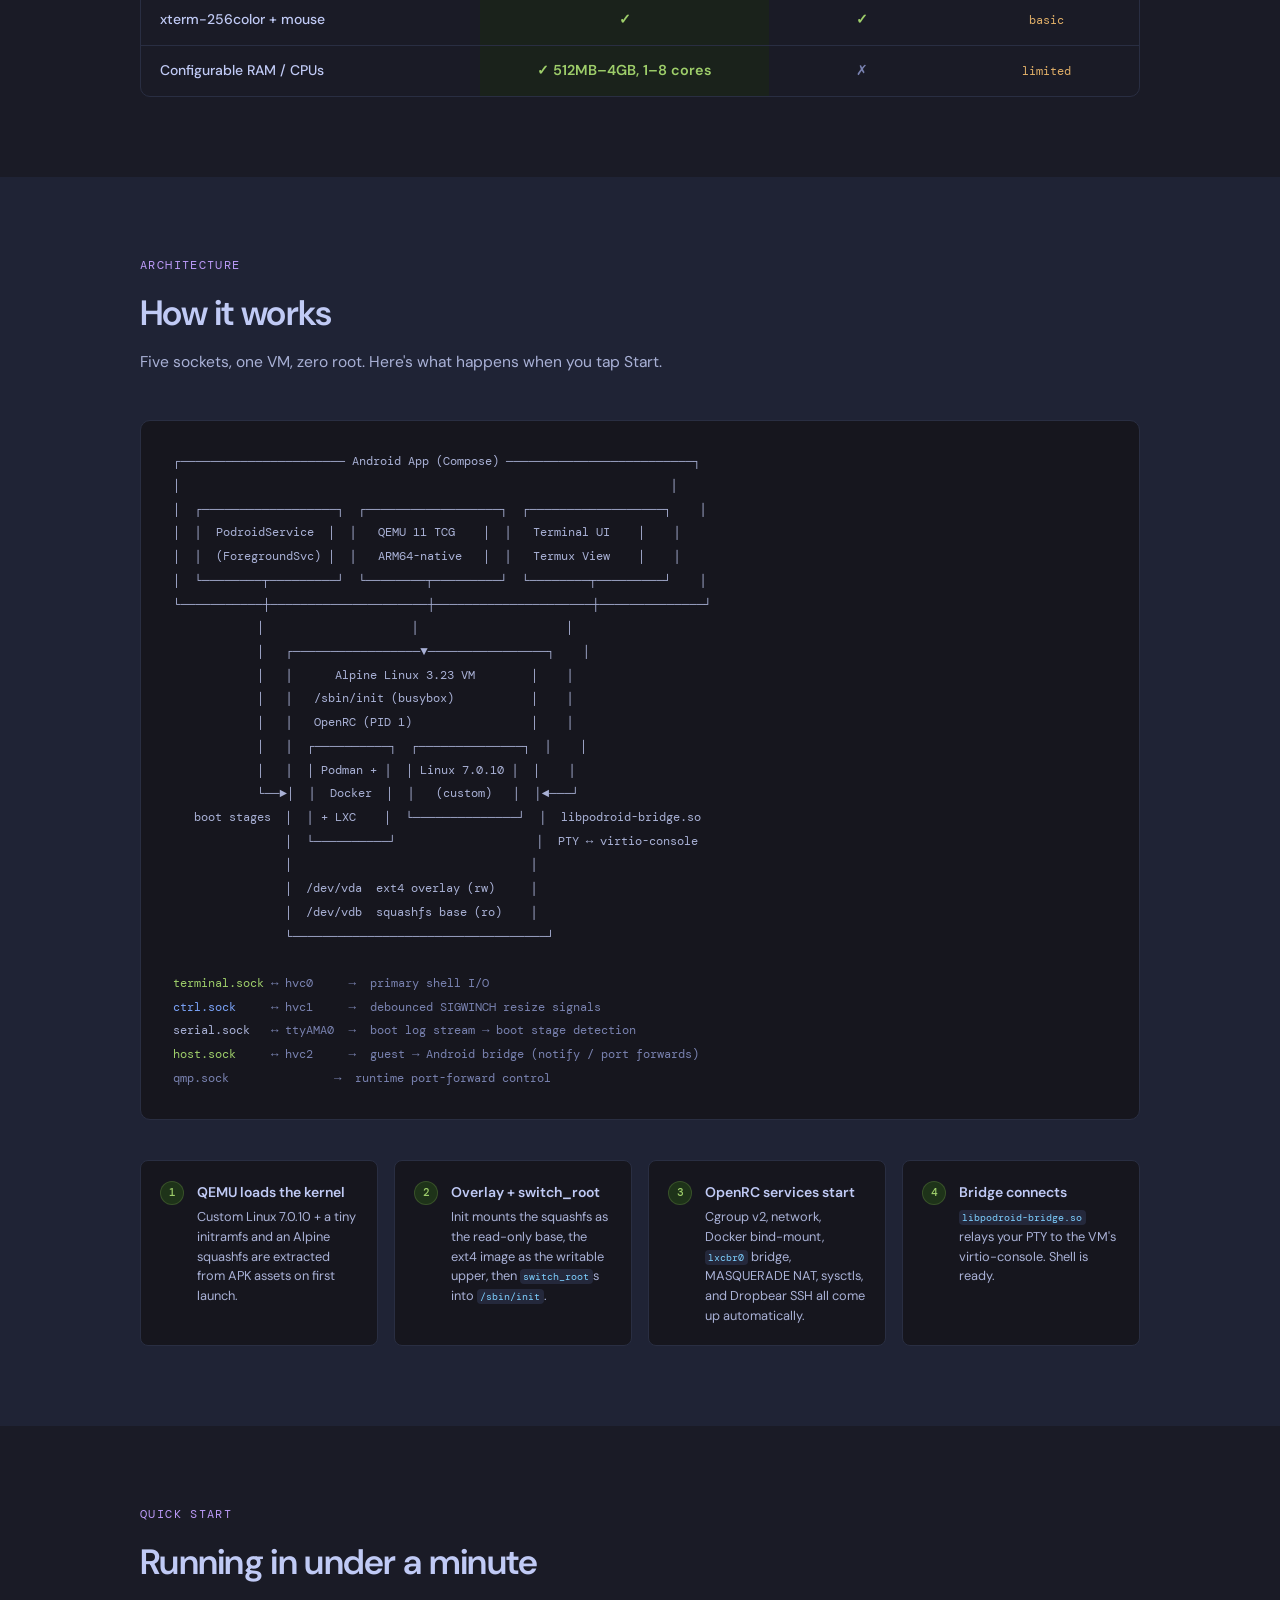
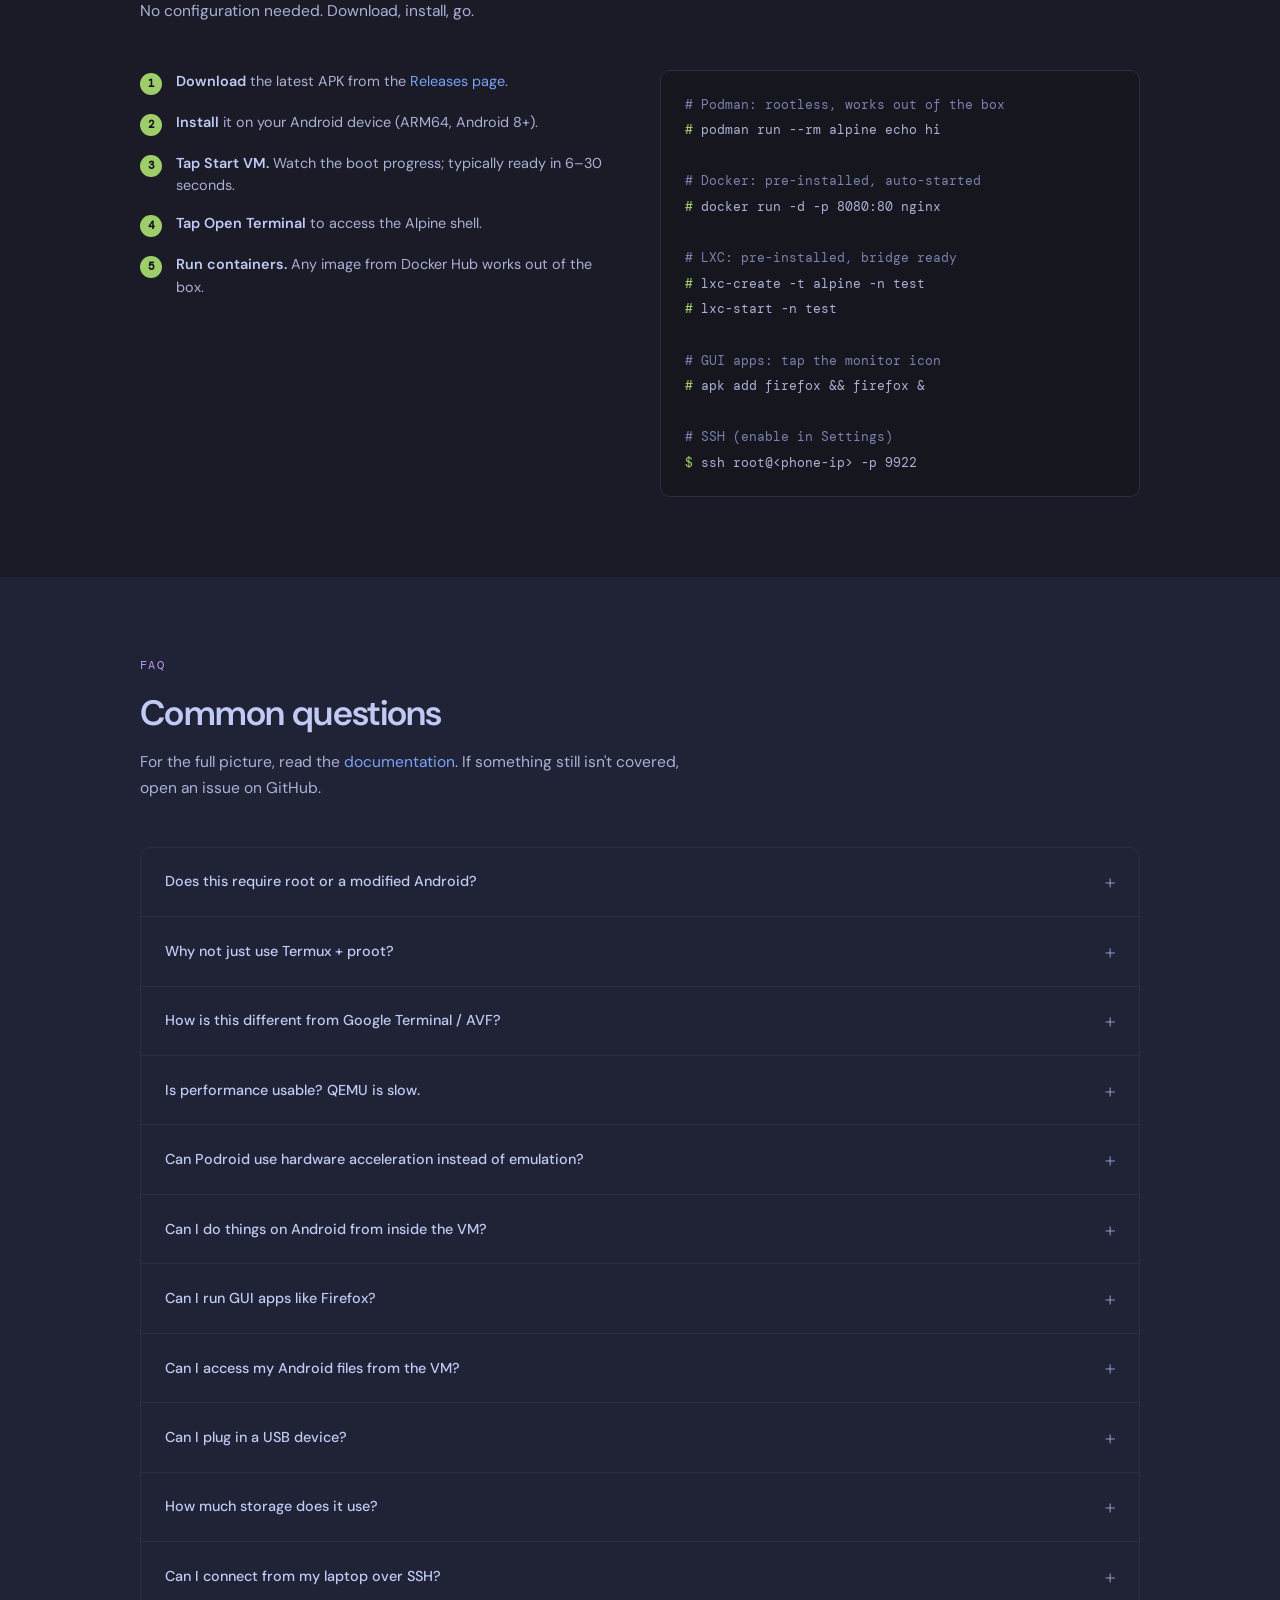
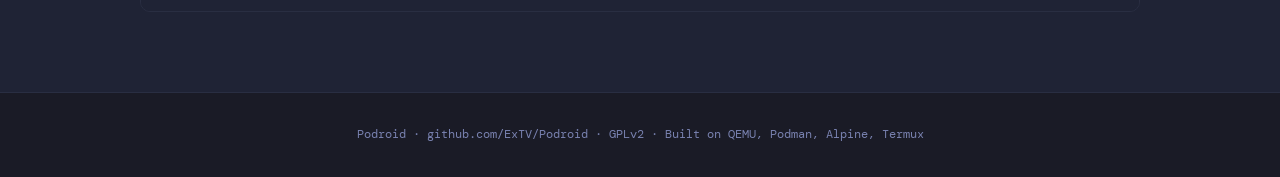
==== commit 46404341: "docs(site): refresh the documentation site for v1.2.5 Bring the static docs in line with the current" ====
--- a/docs/index.html
+++ b/docs/index.html
@@ -4,9 +4,9 @@
   <meta charset="UTF-8" />
   <meta name="viewport" content="width=device-width, initial-scale=1.0" />
   <title>Podroid: Linux containers on Android, no root required</title>
-  <meta name="description" content="Podroid runs Podman, Docker, and LXC on Android in a real Alpine Linux VM via QEMU with a custom Linux 7.0.5 kernel, plus an in-app X11 desktop for GUI apps. No root, no custom recovery, any ARM64 device." />
+  <meta name="description" content="Podroid runs Podman, Docker, and LXC on Android in a real Alpine Linux VM with a custom Linux 7.0.10 kernel - via QEMU on any ARM64 device, or hardware-accelerated AVF (pKVM) on supported Pixels - plus an in-app X11 desktop for GUI apps. No root, no custom recovery." />
   <meta property="og:title" content="Podroid: Linux containers on Android, no root required" />
-  <meta property="og:description" content="Spin up a real Alpine Linux VM with a full Podman runtime on any Android 9+ ARM64 device. No root, no Magisk, no AVF requirement." />
+  <meta property="og:description" content="Spin up a real Alpine Linux VM with a full Podman runtime on any Android 8+ ARM64 device. QEMU software emulation everywhere, or near-native AVF (pKVM) acceleration on supported Pixels. No root, no Magisk." />
   <meta property="og:type" content="website" />
   <meta property="og:url" content="https://extv.github.io/Podroid/" />
   <meta property="og:image" content="https://extv.github.io/Podroid/logo.png" />
@@ -205,7 +205,7 @@
 
     .features-grid {
       display: grid;
-      grid-template-columns: repeat(auto-fill, minmax(280px, 1fr));
+      grid-template-columns: repeat(3, 1fr);
       gap: 1px;
       background: var(--border);
       border: 1px solid var(--border);
@@ -247,6 +247,21 @@
       font-size: 0.858rem;
       color: var(--text-dim);
       line-height: 1.65;
+    }
+
+    /* Blank cells that complete the last grid row so trailing cells don't
+       show the container's border colour. Card-coloured, non-interactive. */
+    .feature-card.filler { pointer-events: none; }
+
+    /* 13 cards: 3-col leaves 2 trailing cells, 2-col leaves 1, 1-col leaves 0.
+       Show both fillers at 3-col, one at 2-col, none at 1-col. */
+    @media (max-width: 900px) {
+      .features-grid { grid-template-columns: repeat(2, 1fr); }
+      .feature-card.filler-b { display: none; }
+    }
+    @media (max-width: 600px) {
+      .features-grid { grid-template-columns: 1fr; }
+      .feature-card.filler { display: none; }
     }
 
     /* ── COMPARISON ────────────────────────────────────── */
@@ -569,7 +584,7 @@
       View on GitHub
     </a>
   </div>
-  <p class="hero-meta">ARM64 · Android 9+ · No root · GPLv2</p>
+  <p class="hero-meta">ARM64 · Android 8+ · No root · GPLv2</p>
 </section>
 
 <!-- FEATURES -->
@@ -593,7 +608,7 @@
         <div class="feature-icon">
           <svg width="18" height="18" fill="none" stroke="currentColor" stroke-width="1.8" viewBox="0 0 24 24"><circle cx="12" cy="12" r="3"/><path d="M12 1v4M12 19v4M4.22 4.22l2.83 2.83M16.95 16.95l2.83 2.83M1 12h4M19 12h4M4.22 19.78l2.83-2.83M16.95 7.05l2.83-2.83"/></svg>
         </div>
-        <h3>Custom Linux 7.0.5 Kernel</h3>
+        <h3>Custom Linux 7.0.10 Kernel</h3>
         <p>Compiled from scratch with netfilter, bridge, overlayfs, veth, IPVS, VXLAN, IPsec, cgroup v2, and binfmt_misc all built-in. Docker's <code>check-config.sh</code> reports zero fixable complaints.</p>
       </div>
 
@@ -618,7 +633,7 @@
           <svg width="18" height="18" fill="none" stroke="currentColor" stroke-width="1.8" viewBox="0 0 24 24"><path d="M22 16.92v3a2 2 0 0 1-2.18 2 19.79 19.79 0 0 1-8.63-3.07A19.5 19.5 0 0 1 4.69 12 19.79 19.79 0 0 1 1.63 3.42 2 2 0 0 1 3.6 1.24h3a2 2 0 0 1 2 1.72c.127.96.361 1.903.7 2.81a2 2 0 0 1-.45 2.11L7.91 8.84a16 16 0 0 0 6.29 6.29l.96-.96a2 2 0 0 1 2.11-.45c.907.339 1.85.573 2.81.7A2 2 0 0 1 22 16.92z"/></svg>
         </div>
         <h3>Built-in SSH</h3>
-        <p>Dropbear SSH server on port 9922 (configurable). Connect from your laptop, VS Code Remote, or any SSH client on the same network.</p>
+        <p>Dropbear SSH server, toggled on in the setup wizard or Settings, reachable on host port 9922. Connect from your laptop, VS Code Remote, or any SSH client on the same network.</p>
       </div>
 
       <div class="feature-card">
@@ -634,7 +649,7 @@
           <svg width="18" height="18" fill="none" stroke="currentColor" stroke-width="1.8" viewBox="0 0 24 24"><path d="M13 2L3 14h9l-1 8 10-12h-9l1-8z"/></svg>
         </div>
         <h3>Persistent &amp; Fast</h3>
-        <p>Overlayfs over a persistent ext4 image. Containers, packages, and configs survive reboots. ZRAM swap gives 2× effective RAM. Boots in 6–30 seconds.</p>
+        <p>Overlayfs over a persistent ext4 image. Containers, packages, and configs survive reboots. ZRAM lz4 swap at 1.5× RAM adds headroom against the OOM killer. Boots in 6–30 seconds.</p>
       </div>
 
       <div class="feature-card">
@@ -647,6 +662,14 @@
 
       <div class="feature-card">
         <div class="feature-icon">
+          <svg width="18" height="18" fill="none" stroke="currentColor" stroke-width="1.8" viewBox="0 0 24 24"><circle cx="12" cy="3" r="1.4"/><path d="M12 4.4V21"/><path d="M8.5 10.5 12 7l3.5 3.5"/><rect x="9" y="11" width="6" height="4.5" rx="1"/><path d="M7 16.5h10"/></svg>
+        </div>
+        <h3>USB device passthrough</h3>
+        <p>Plug a real USB device (Wi-Fi adapter, storage, serial adapter, audio interface) into the running VM straight from Android, with no root and no device-filter XML. Flip the opt-in toggle in Settings, attach the device, grant permission once, and it shows up inside the guest. QEMU backend.</p>
+      </div>
+
+      <div class="feature-card">
+        <div class="feature-icon">
           <svg width="18" height="18" fill="none" stroke="currentColor" stroke-width="1.8" viewBox="0 0 24 24"><circle cx="12" cy="12" r="10"/><line x1="12" y1="8" x2="12" y2="12"/><line x1="12" y1="16" x2="12.01" y2="16"/></svg>
         </div>
         <h3>One-tap Diagnostics</h3>
@@ -658,7 +681,15 @@
           <svg width="18" height="18" fill="none" stroke="currentColor" stroke-width="1.8" viewBox="0 0 24 24"><polyline points="22 12 18 12 15 21 9 3 6 12 2 12"/></svg>
         </div>
         <h3>Tuned for Software Emulation</h3>
-        <p>KVM needs root, so we leaned hard on TCG instead. Multi-thread TCG with a 512 MB translation cache, a dedicated I/O thread for the rootfs disk, ZRAM lz4 swap at half RAM, and <code>mitigations=off</code> in the guest combine for a 5–15% CPU win. Native 16 KB page alignment, so Pixel 8/9/10 are first-class.</p>
+        <p>KVM needs root, so we leaned hard on TCG instead. Multi-thread TCG with a 512 MB translation cache, a dedicated I/O thread for the rootfs disk, ZRAM lz4 swap at 1.5× RAM, and <code>mitigations=off</code> in the guest combine for a 5–15% CPU win. Native 16 KB page alignment, so Pixel 8/9/10 are first-class.</p>
+      </div>
+
+      <div class="feature-card">
+        <div class="feature-icon">
+          <svg width="18" height="18" fill="none" stroke="currentColor" stroke-width="1.8" viewBox="0 0 24 24"><rect x="4" y="4" width="16" height="16" rx="2"/><rect x="9" y="9" width="6" height="6"/><line x1="9" y1="1" x2="9" y2="4"/><line x1="15" y1="1" x2="15" y2="4"/><line x1="9" y1="20" x2="9" y2="23"/><line x1="15" y1="20" x2="15" y2="23"/><line x1="20" y1="9" x2="23" y2="9"/><line x1="20" y1="14" x2="23" y2="14"/><line x1="1" y1="9" x2="4" y2="9"/><line x1="1" y1="14" x2="4" y2="14"/></svg>
+        </div>
+        <h3>Hardware acceleration (AVF)</h3>
+        <p>On a Pixel that ships pKVM, switch the backend to the Android Virtualization Framework and the same Alpine guest runs on real CPU cores - no TCG, near-native speed. Two one-time <code>adb</code> grants, then it's automatic. Falls back to QEMU everywhere else. <a href="guide/backends.html">Backends guide</a>.</p>
       </div>
 
       <div class="feature-card">
@@ -668,6 +699,9 @@
         <h3>English &amp; 中文</h3>
         <p>Fully localized interface in English and Chinese, switchable in Settings or following your device language.</p>
       </div>
+
+      <div class="feature-card filler filler-a" aria-hidden="true"></div>
+      <div class="feature-card filler filler-b" aria-hidden="true"></div>
 
     </div>
   </div>
@@ -720,7 +754,7 @@
           </tr>
           <tr>
             <td class="row-label">VM isolation</td>
-            <td class="col-podroid"><span class="check">✓ QEMU</span></td>
+            <td class="col-podroid"><span class="check">✓ QEMU + AVF</span></td>
             <td><span class="cross">✗ shared kernel</span></td>
             <td><span class="check">✓ AVF</span></td>
           </tr>
@@ -732,13 +766,13 @@
           </tr>
           <tr>
             <td class="row-label">Custom kernel</td>
-            <td class="col-podroid"><span class="check">✓ Linux 7.0.5</span></td>
+            <td class="col-podroid"><span class="check">✓ Linux 7.0.10</span></td>
             <td><span class="cross">✗ host kernel</span></td>
             <td><span class="check">✓</span></td>
           </tr>
           <tr>
             <td class="row-label">Works on any ARM64</td>
-            <td class="col-podroid"><span class="check">✓ Android 9+</span></td>
+            <td class="col-podroid"><span class="check">✓ Android 8+</span></td>
             <td><span class="check">✓</span></td>
             <td><span class="cross">✗ Pixel only</span></td>
           </tr>
@@ -783,7 +817,7 @@
   <div class="container">
     <p class="section-label">Architecture</p>
     <h2>How it works</h2>
-    <p class="section-sub">Four sockets, one VM, zero root. Here's what happens when you tap Start.</p>
+    <p class="section-sub">Five sockets, one VM, zero root. Here's what happens when you tap Start.</p>
 
     <div class="arch-diagram"><span class="arch-white">┌────────────────────── Android App (Compose) ─────────────────────────┐
 │                                                                      │
@@ -798,7 +832,7 @@
             │   │   /sbin/init (busybox)           │    │
             │   │   OpenRC (PID 1)                 │    │
             │   │  ┌──────────┐  ┌──────────────┐  │    │
-            │   │  │ Podman + │  │  Linux 7.0.5 │  │    │
+            │   │  │ Podman + │  │ Linux 7.0.10 │  │    │
             └──►│  │  Docker  │  │   (custom)   │  │◄───┘
    boot stages  │  │ + LXC    │  └──────────────┘  │  libpodroid-bridge.so
                 │  └──────────┘                    │  PTY ↔ virtio-console
@@ -810,6 +844,7 @@
 <span class="arch-green">terminal.sock</span> ↔ hvc0     →  primary shell I/O
 <span class="arch-blue">ctrl.sock    </span> ↔ hvc1     →  debounced SIGWINCH resize signals
 <span class="arch-white">serial.sock  </span> ↔ ttyAMA0  →  boot log stream → boot stage detection
+<span class="arch-green">host.sock    </span> ↔ hvc2     →  guest → Android bridge (notify / port forwards)
 qmp.sock               →  runtime port-forward control</div>
 
     <div class="steps">
@@ -817,7 +852,7 @@
         <div class="step-num">1</div>
         <div class="step-body">
           <h4>QEMU loads the kernel</h4>
-          <p>Custom Linux 7.0.5 + a tiny initramfs and an Alpine squashfs are extracted from APK assets on first launch.</p>
+          <p>Custom Linux 7.0.10 + a tiny initramfs and an Alpine squashfs are extracted from APK assets on first launch.</p>
         </div>
       </div>
       <div class="step">
@@ -860,7 +895,7 @@
         </div>
         <div class="qs-step">
           <div class="qs-step-num">2</div>
-          <p><strong>Install</strong> it on your Android device (ARM64, Android 9+).</p>
+          <p><strong>Install</strong> it on your Android device (ARM64, Android 8+).</p>
         </div>
         <div class="qs-step">
           <div class="qs-step-num">3</div>
@@ -907,7 +942,7 @@
       <details>
         <summary>Does this require root or a modified Android?</summary>
         <div class="faq-answer">
-          No. Podroid runs entirely in userspace using QEMU's TCG (software emulation). No root, no custom recovery, no Magisk. Any stock Android 9+ ARM64 device works.
+          No. Podroid runs entirely in userspace using QEMU's TCG (software emulation). No root, no custom recovery, no Magisk. Any stock Android 8+ ARM64 device works.
         </div>
       </details>
 
@@ -921,14 +956,28 @@
       <details>
         <summary>How is this different from Google Terminal / AVF?</summary>
         <div class="faq-answer">
-          Google's Terminal app uses Android Virtualization Framework (AVF), a system-level hypervisor available only on recent Pixel devices. It gives you a Debian VM but no container runtime and limited configurability. Podroid uses QEMU TCG (software emulation), so it works on <em>any</em> ARM64 Android 9+ device, not just Pixels, and ships with three container engines, port forwarding, SSH, and a configurable terminal.
+          Google's Terminal app uses Android Virtualization Framework (AVF), a system-level hypervisor available only on recent Pixel devices. It gives you a Debian VM but no container runtime and limited configurability. Podroid runs on <em>any</em> ARM64 Android 8+ device via QEMU TCG (software emulation), and on a Pixel that ships pKVM it can use AVF too for near-native speed - the same Alpine guest either way. It ships with three container engines, port forwarding, SSH, an in-app X11 desktop, and a configurable terminal.
         </div>
       </details>
 
       <details>
         <summary>Is performance usable? QEMU is slow.</summary>
         <div class="faq-answer">
-          TCG is software emulation, so compute-heavy workloads are slower than native. Podroid ships several optimizations: a 256–512 MB translation cache, a dedicated I/O thread for virtio-blk (big win for image pulls), ZRAM swap for 2× effective RAM, and <code>mitigations=off</code> in the guest kernel for a 5–15% CPU gain. For typical dev tasks like running a web server, a database, or CLI tools, it's very usable.
+          TCG is software emulation, so compute-heavy workloads are slower than native. Podroid ships several optimizations: a 256–512 MB translation cache, a dedicated I/O thread for virtio-blk (big win for image pulls), ZRAM lz4 swap at 1.5× RAM, and <code>mitigations=off</code> in the guest kernel for a 5–15% CPU gain. For typical dev tasks like running a web server, a database, or CLI tools, it's very usable. On a Pixel that ships pKVM you can switch to the <a href="guide/backends.html">AVF backend</a> for near-native CPU speed.
+        </div>
+      </details>
+
+      <details>
+        <summary>Can Podroid use hardware acceleration instead of emulation?</summary>
+        <div class="faq-answer">
+          Yes, on devices that ship pKVM (Pixel 8 and later, and any other device whose maker enables it). Set the backend to AVF in Settings and Podroid runs the guest on real CPU cores through the Android Virtualization Framework - no TCG translation, near-native speed. It needs two one-time <code>adb</code> permission grants (or Shizuku, no PC required); after that, Auto mode picks AVF when available and falls back to QEMU everywhere else. Still no root. See the <a href="guide/backends.html">Backends guide</a> for setup.
+        </div>
+      </details>
+
+      <details>
+        <summary>Can I do things on Android from inside the VM?</summary>
+        <div class="faq-answer">
+          Yes. Two CLIs ship in the guest: <code>podroid-notify "build done"</code> pops an Android notification (with a title, priority, and an <code>--id</code> to update one in place), and <code>podroid-forward 8888 80</code> adds a port-forward rule without opening Settings. Both work on either backend and are handy for long builds, downloads, and cron jobs. See <a href="guide/networking.html">Networking &amp; ports</a>.
         </div>
       </details>
 
@@ -947,6 +996,13 @@
       </details>
 
       <details>
+        <summary>Can I plug in a USB device?</summary>
+        <div class="faq-answer">
+          Yes, on the QEMU backend. Enable <strong>USB passthrough</strong> in Settings (it adds a USB controller at boot, so set it while the VM is stopped), then attach a device through a USB-C hub or OTG adapter. Android asks for permission once per device, and it then appears inside the guest while Podroid is running. Works with Wi-Fi adapters, storage, serial adapters, audio interfaces, and more. Not available on the AVF backend, which has no channel to hand the device to the VM.
+        </div>
+      </details>
+
+      <details>
         <summary>How much storage does it use?</summary>
         <div class="faq-answer">
           The APK is ~200 MB (QEMU + kernel + initramfs + Alpine squashfs + fonts). On first launch you choose a VM disk size between 2 GB and 64 GB; this is a sparse <code>storage.img</code> that only grows as you pull images and install packages.
@@ -956,7 +1012,7 @@
       <details>
         <summary>Can I connect from my laptop over SSH?</summary>
         <div class="faq-answer">
-          Yes. Dropbear SSH runs on port 9922 by default (configurable in Settings). As long as your laptop and phone are on the same network, <code>ssh root@&lt;phone-ip&gt; -p 9922</code> gives you a remote shell. Useful for VS Code Remote or any SSH client.
+          Yes. Turn SSH on in the setup wizard or later in Settings, and Dropbear is reachable on host port 9922 (it forwards to the guest's port 22; an unprivileged Android app can't bind ports below 1024, which is why it's 9922 and not 22). As long as your laptop and phone are on the same network, <code>ssh root@&lt;phone-ip&gt; -p 9922</code> gives you a remote shell. Useful for VS Code Remote or any SSH client.
         </div>
       </details>
 
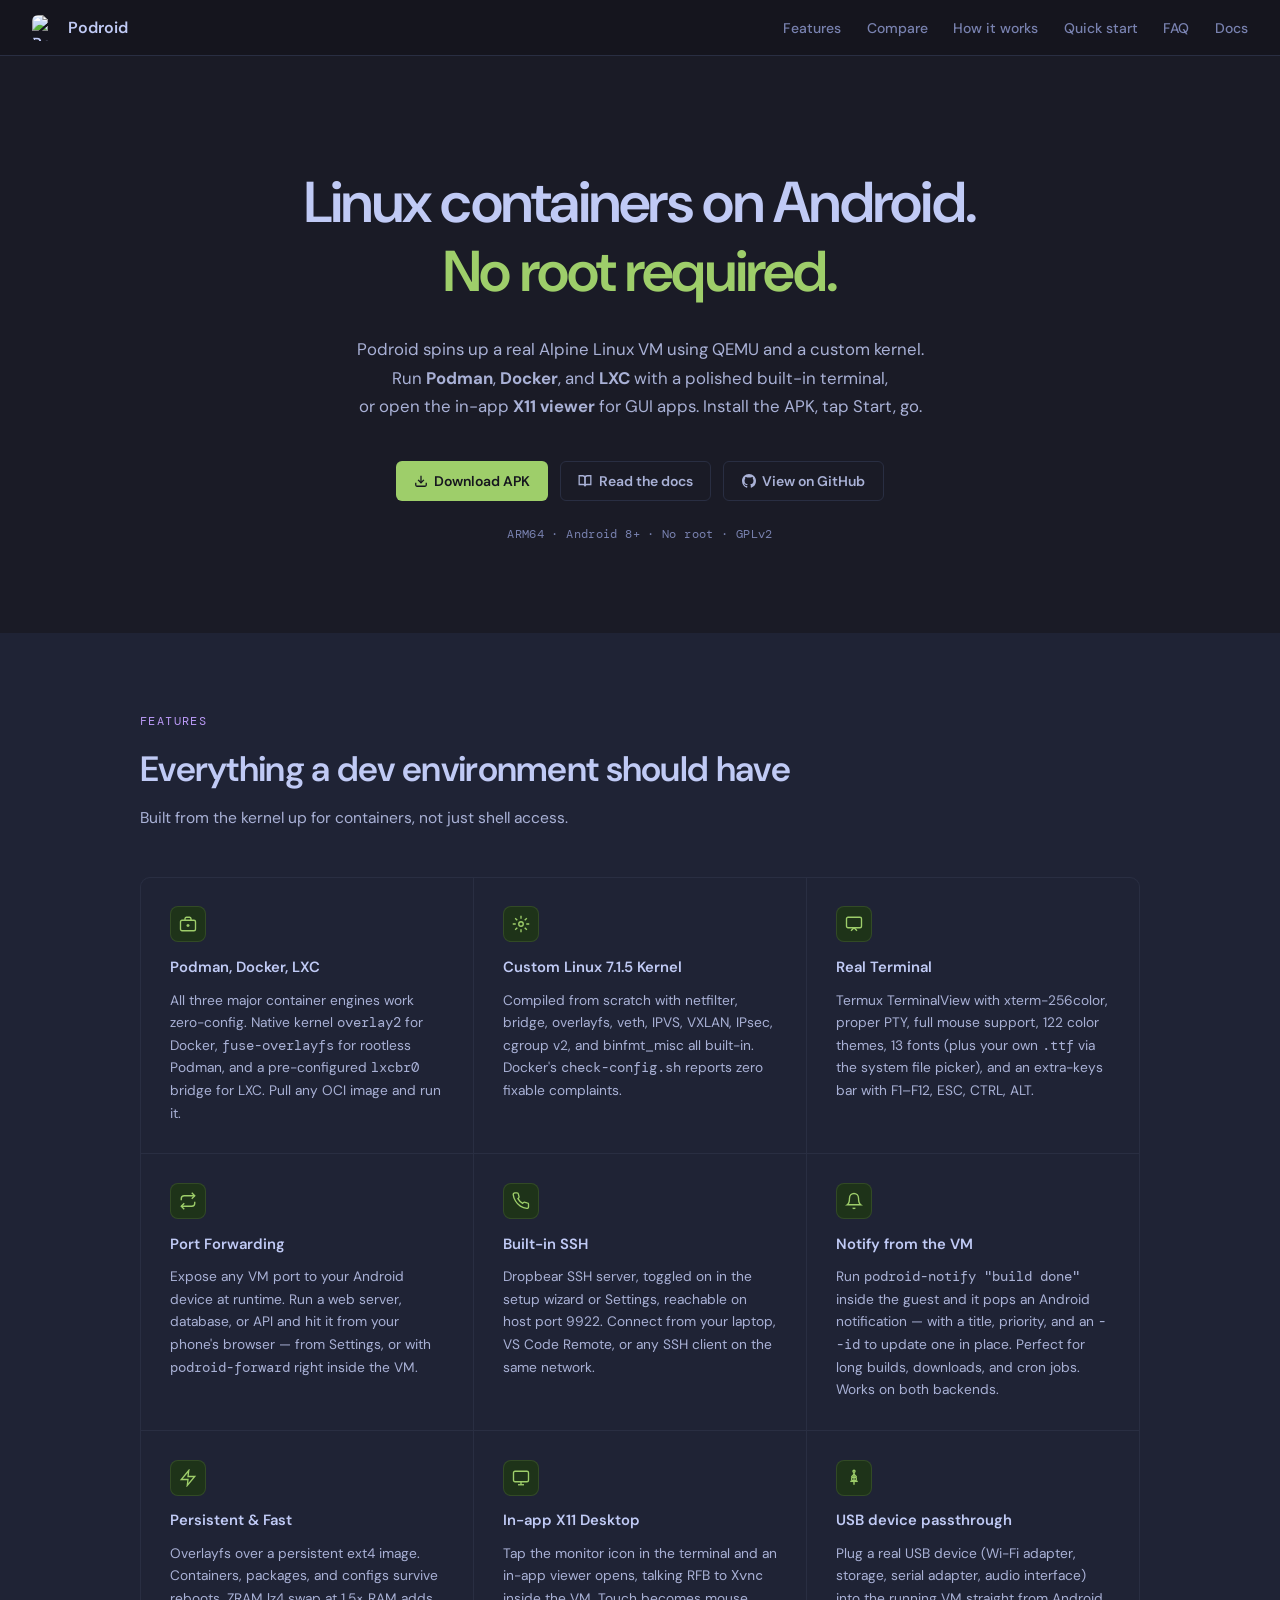
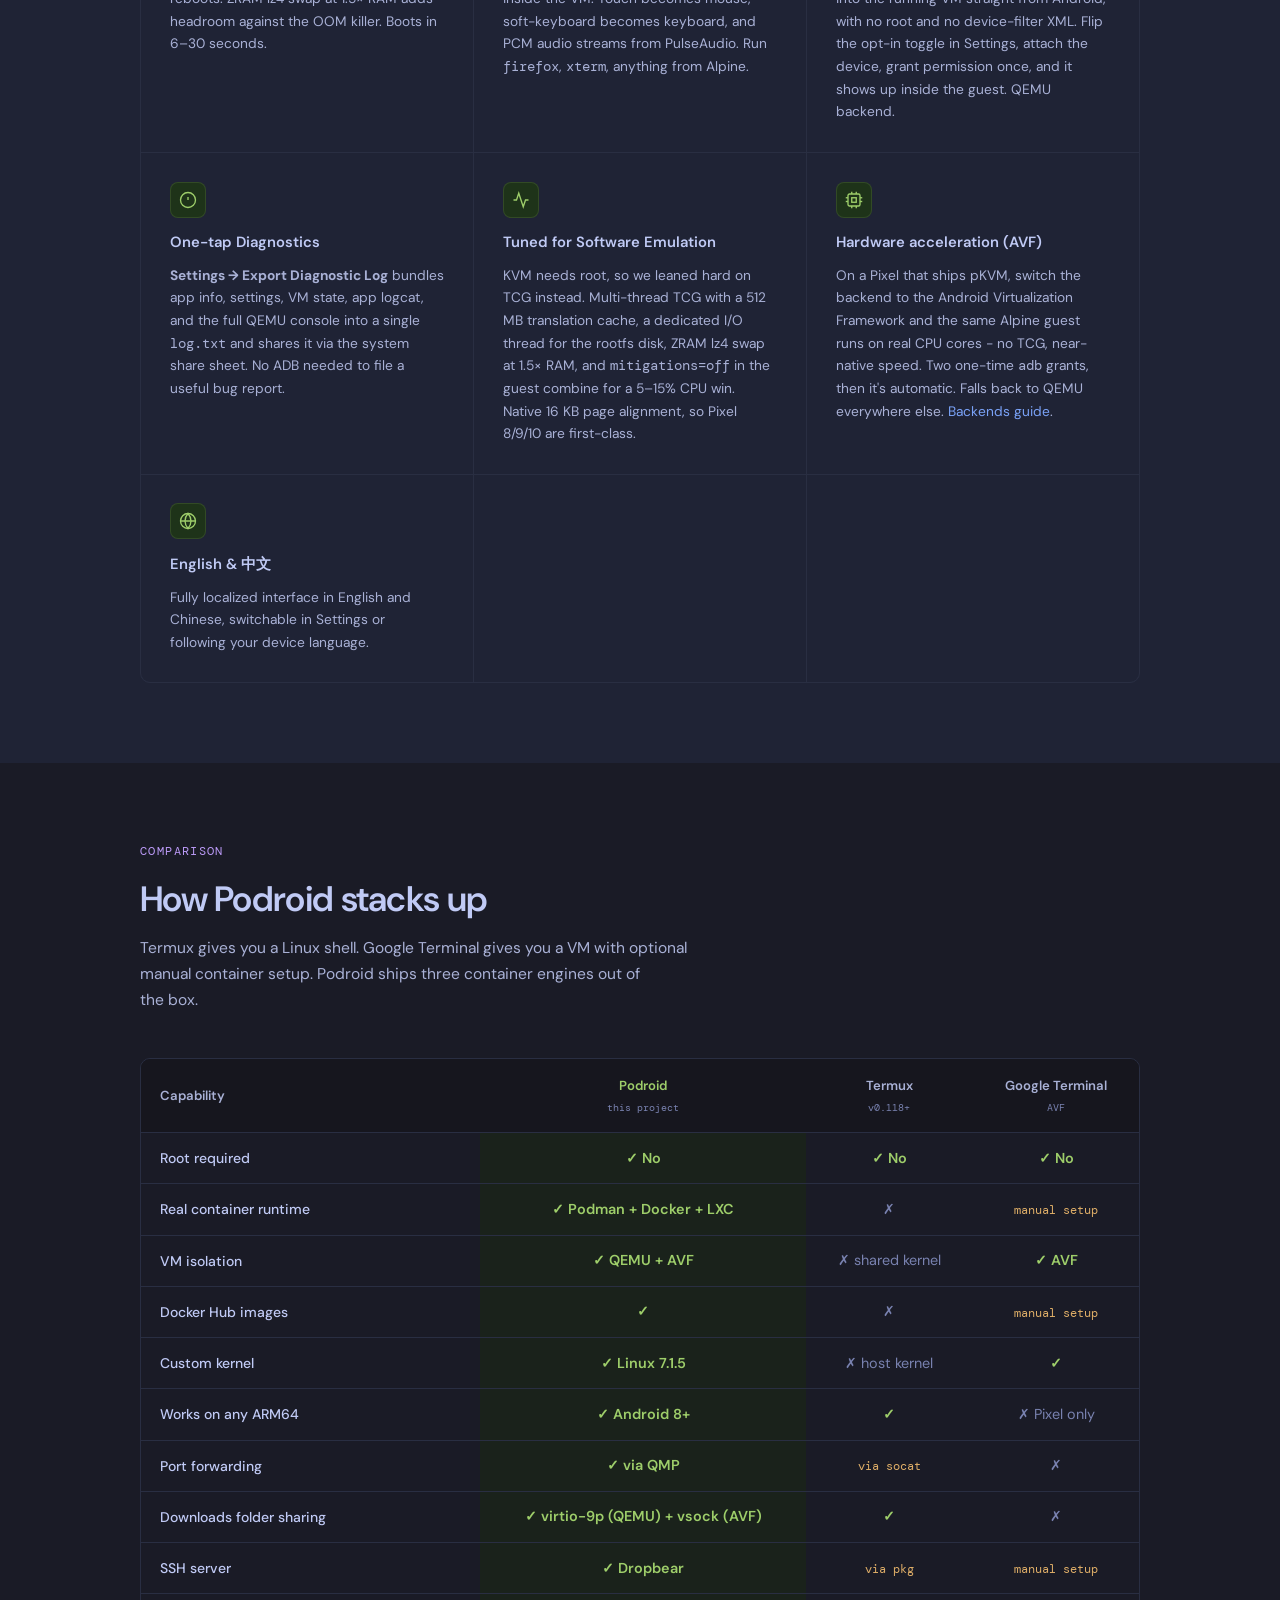
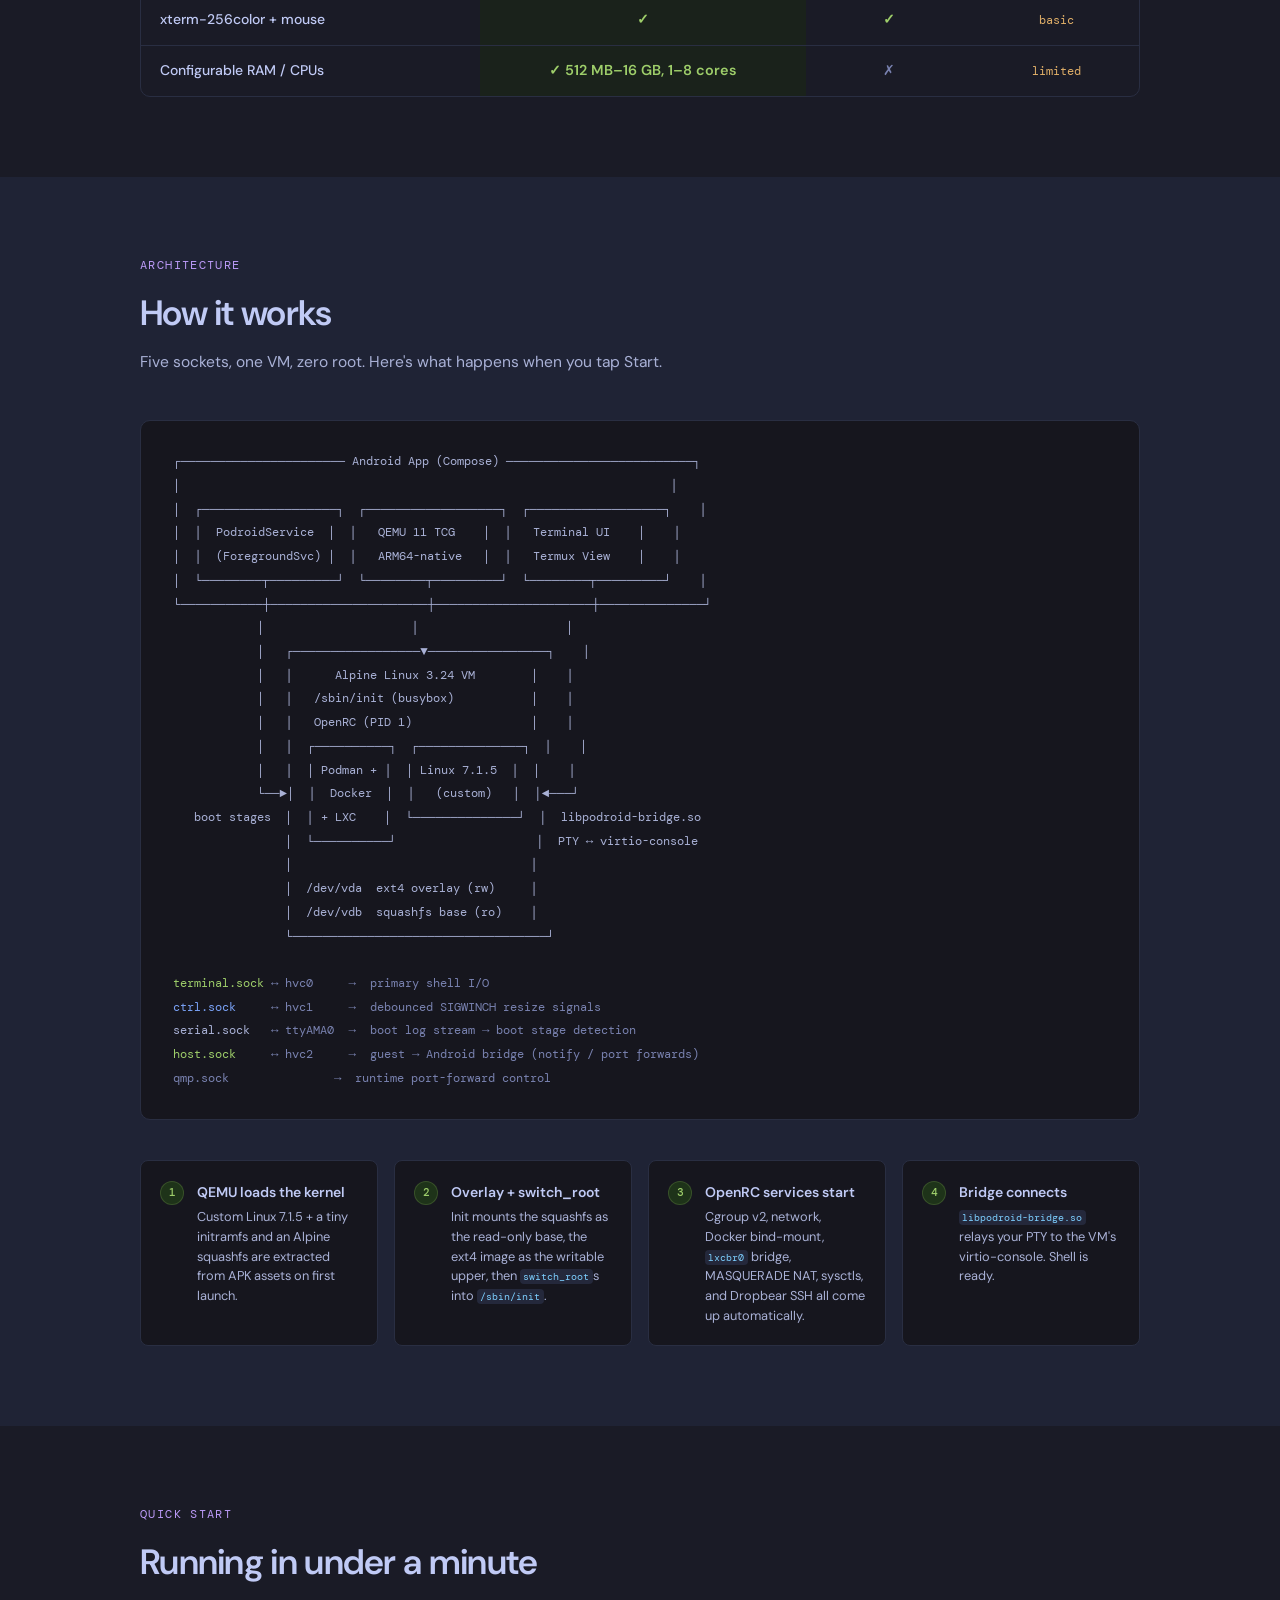
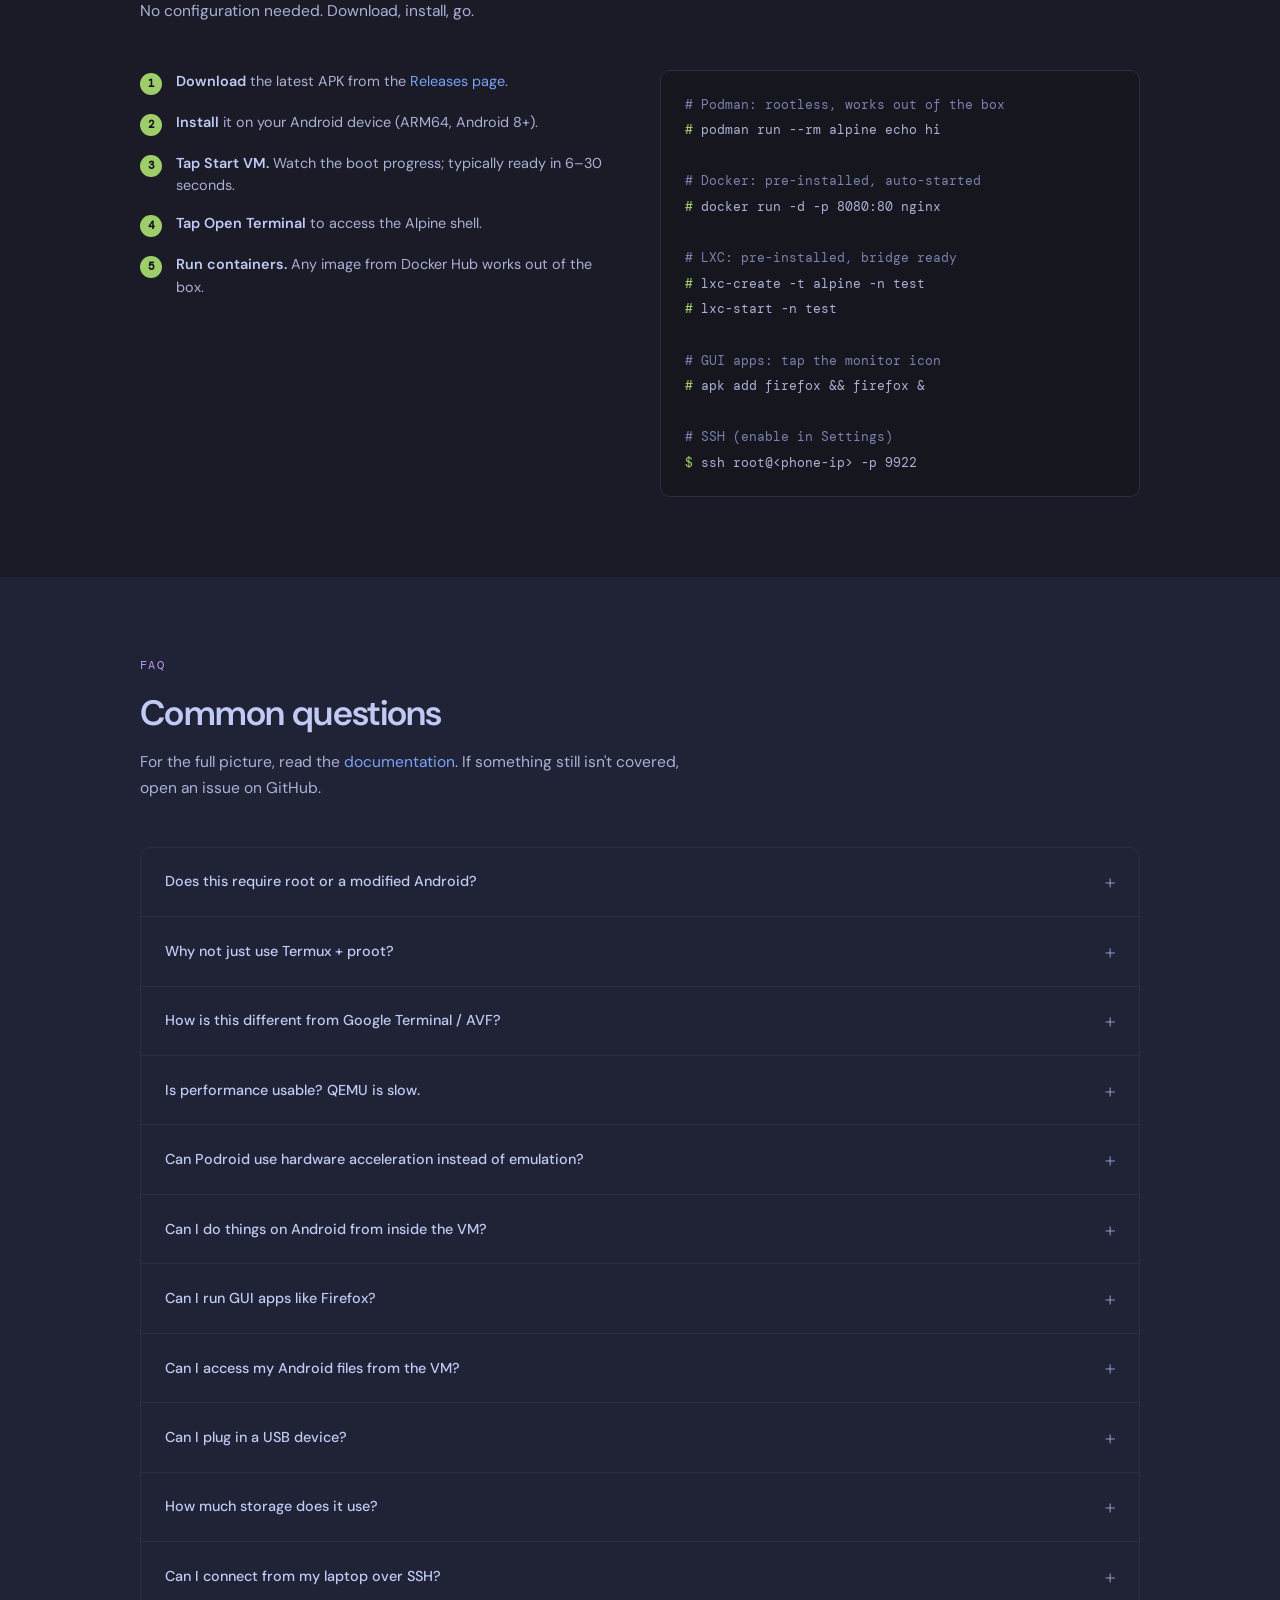
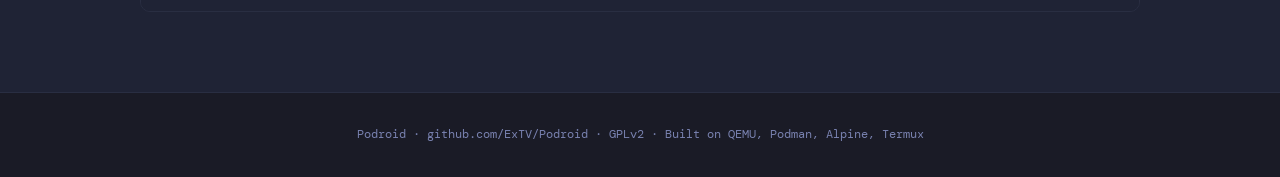
==== commit 73276693: "docs: correct statements that no longer match the code A read of the docs against the current tree t" ====
--- a/docs/index.html
+++ b/docs/index.html
@@ -4,7 +4,7 @@
   <meta charset="UTF-8" />
   <meta name="viewport" content="width=device-width, initial-scale=1.0" />
   <title>Podroid: Linux containers on Android, no root required</title>
-  <meta name="description" content="Podroid runs Podman, Docker, and LXC on Android in a real Alpine Linux VM with a custom Linux 7.0.10 kernel - via QEMU on any ARM64 device, or hardware-accelerated AVF (pKVM) on supported Pixels - plus an in-app X11 desktop for GUI apps. No root, no custom recovery." />
+  <meta name="description" content="Podroid runs Podman, Docker, and LXC on Android in a real Alpine Linux VM with a custom Linux 7.1.5 kernel - via QEMU on any ARM64 device, or hardware-accelerated AVF (pKVM) on supported Pixels - plus an in-app X11 desktop for GUI apps. No root, no custom recovery." />
   <meta property="og:title" content="Podroid: Linux containers on Android, no root required" />
   <meta property="og:description" content="Spin up a real Alpine Linux VM with a full Podman runtime on any Android 8+ ARM64 device. QEMU software emulation everywhere, or near-native AVF (pKVM) acceleration on supported Pixels. No root, no Magisk." />
   <meta property="og:type" content="website" />
@@ -608,7 +608,7 @@
         <div class="feature-icon">
           <svg width="18" height="18" fill="none" stroke="currentColor" stroke-width="1.8" viewBox="0 0 24 24"><circle cx="12" cy="12" r="3"/><path d="M12 1v4M12 19v4M4.22 4.22l2.83 2.83M16.95 16.95l2.83 2.83M1 12h4M19 12h4M4.22 19.78l2.83-2.83M16.95 7.05l2.83-2.83"/></svg>
         </div>
-        <h3>Custom Linux 7.0.10 Kernel</h3>
+        <h3>Custom Linux 7.1.5 Kernel</h3>
         <p>Compiled from scratch with netfilter, bridge, overlayfs, veth, IPVS, VXLAN, IPsec, cgroup v2, and binfmt_misc all built-in. Docker's <code>check-config.sh</code> reports zero fixable complaints.</p>
       </div>
 
@@ -766,7 +766,7 @@
           </tr>
           <tr>
             <td class="row-label">Custom kernel</td>
-            <td class="col-podroid"><span class="check">✓ Linux 7.0.10</span></td>
+            <td class="col-podroid"><span class="check">✓ Linux 7.1.5</span></td>
             <td><span class="cross">✗ host kernel</span></td>
             <td><span class="check">✓</span></td>
           </tr>
@@ -784,7 +784,7 @@
           </tr>
           <tr>
             <td class="row-label">Downloads folder sharing</td>
-            <td class="col-podroid"><span class="check">✓ virtio-9p</span></td>
+            <td class="col-podroid"><span class="check">✓ virtio-9p (QEMU) + vsock (AVF)</span></td>
             <td><span class="check">✓</span></td>
             <td><span class="cross">✗</span></td>
           </tr>
@@ -802,7 +802,7 @@
           </tr>
           <tr>
             <td class="row-label">Configurable RAM / CPUs</td>
-            <td class="col-podroid"><span class="check">✓ 512MB–4GB, 1–8 cores</span></td>
+            <td class="col-podroid"><span class="check">✓ 512 MB–16 GB, 1–8 cores</span></td>
             <td><span class="cross">✗</span></td>
             <td><span class="partial">limited</span></td>
           </tr>
@@ -828,11 +828,11 @@
 └───────────┼─────────────────────┼─────────────────────┼──────────────┘
             │                     │                     │
             │   ┌─────────────────▼────────────────┐    │
-            │   │      Alpine Linux 3.23 VM        │    │
+            │   │      Alpine Linux 3.24 VM        │    │
             │   │   /sbin/init (busybox)           │    │
             │   │   OpenRC (PID 1)                 │    │
             │   │  ┌──────────┐  ┌──────────────┐  │    │
-            │   │  │ Podman + │  │ Linux 7.0.10 │  │    │
+            │   │  │ Podman + │  │ Linux 7.1.5  │  │    │
             └──►│  │  Docker  │  │   (custom)   │  │◄───┘
    boot stages  │  │ + LXC    │  └──────────────┘  │  libpodroid-bridge.so
                 │  └──────────┘                    │  PTY ↔ virtio-console
@@ -852,7 +852,7 @@
         <div class="step-num">1</div>
         <div class="step-body">
           <h4>QEMU loads the kernel</h4>
-          <p>Custom Linux 7.0.10 + a tiny initramfs and an Alpine squashfs are extracted from APK assets on first launch.</p>
+          <p>Custom Linux 7.1.5 + a tiny initramfs and an Alpine squashfs are extracted from APK assets on first launch.</p>
         </div>
       </div>
       <div class="step">
@@ -991,21 +991,21 @@
       <details>
         <summary>Can I access my Android files from the VM?</summary>
         <div class="faq-answer">
-          Yes. Toggle <strong>Downloads folder sharing</strong> in Settings and the Android Downloads folder is exposed to the VM via <code>virtio-9p</code>, mounted inside the guest at <code>/mnt/downloads</code>. Files you drop in Downloads on the phone show up there immediately, and anything the VM writes to <code>/mnt/downloads</code> appears back in Downloads.
+          Yes. Toggle <strong>Downloads folder sharing</strong> in Settings and the Android Downloads folder is exposed to the VM on both backends - via <code>virtio-9p</code> on QEMU, and via an in-process 9p2000.L server over vsock on AVF - mounted inside the guest at <code>/mnt/downloads</code>. It's bidirectional: files you drop in Downloads on the phone show up there immediately, and anything the VM writes to <code>/mnt/downloads</code> appears back in Downloads.
         </div>
       </details>
 
       <details>
         <summary>Can I plug in a USB device?</summary>
         <div class="faq-answer">
-          Yes, on the QEMU backend. Enable <strong>USB passthrough</strong> in Settings (it adds a USB controller at boot, so set it while the VM is stopped), then attach a device through a USB-C hub or OTG adapter. Android asks for permission once per device, and it then appears inside the guest while Podroid is running. Works with Wi-Fi adapters, storage, serial adapters, audio interfaces, and more. Not available on the AVF backend, which has no channel to hand the device to the VM.
+          Yes, on the QEMU backend. Enable <strong>USB passthrough</strong> in Settings (it adds a USB controller at boot, so set it while the VM is stopped), then attach a device through a USB-C hub or OTG adapter. Android asks for permission once per device, and it then appears inside the guest while Podroid is running. Wi-Fi adapters need firmware installed inside the guest before they will associate, because the guest image ships none. Install the package for your chipset, for example <code>apk add linux-firmware-rtw88</code> for RTL8821AU/8812AU/8814AU dongles or <code>apk add linux-firmware-rtlwifi</code> for RTL8188/8192 ones, then replug the adapter. Works with Wi-Fi adapters, storage, serial adapters, audio interfaces, and more. Not available on the AVF backend, which has no channel to hand the device to the VM.
         </div>
       </details>
 
       <details>
         <summary>How much storage does it use?</summary>
         <div class="faq-answer">
-          The APK is ~200 MB (QEMU + kernel + initramfs + Alpine squashfs + fonts). On first launch you choose a VM disk size between 2 GB and 64 GB; this is a sparse <code>storage.img</code> that only grows as you pull images and install packages.
+          The APK is ~200 MB (QEMU + kernel + initramfs + Alpine squashfs + fonts). On first launch you choose a VM disk size between 2 GB and 512 GB; this is a sparse <code>storage.img</code> that only grows as you pull images and install packages.
         </div>
       </details>
 
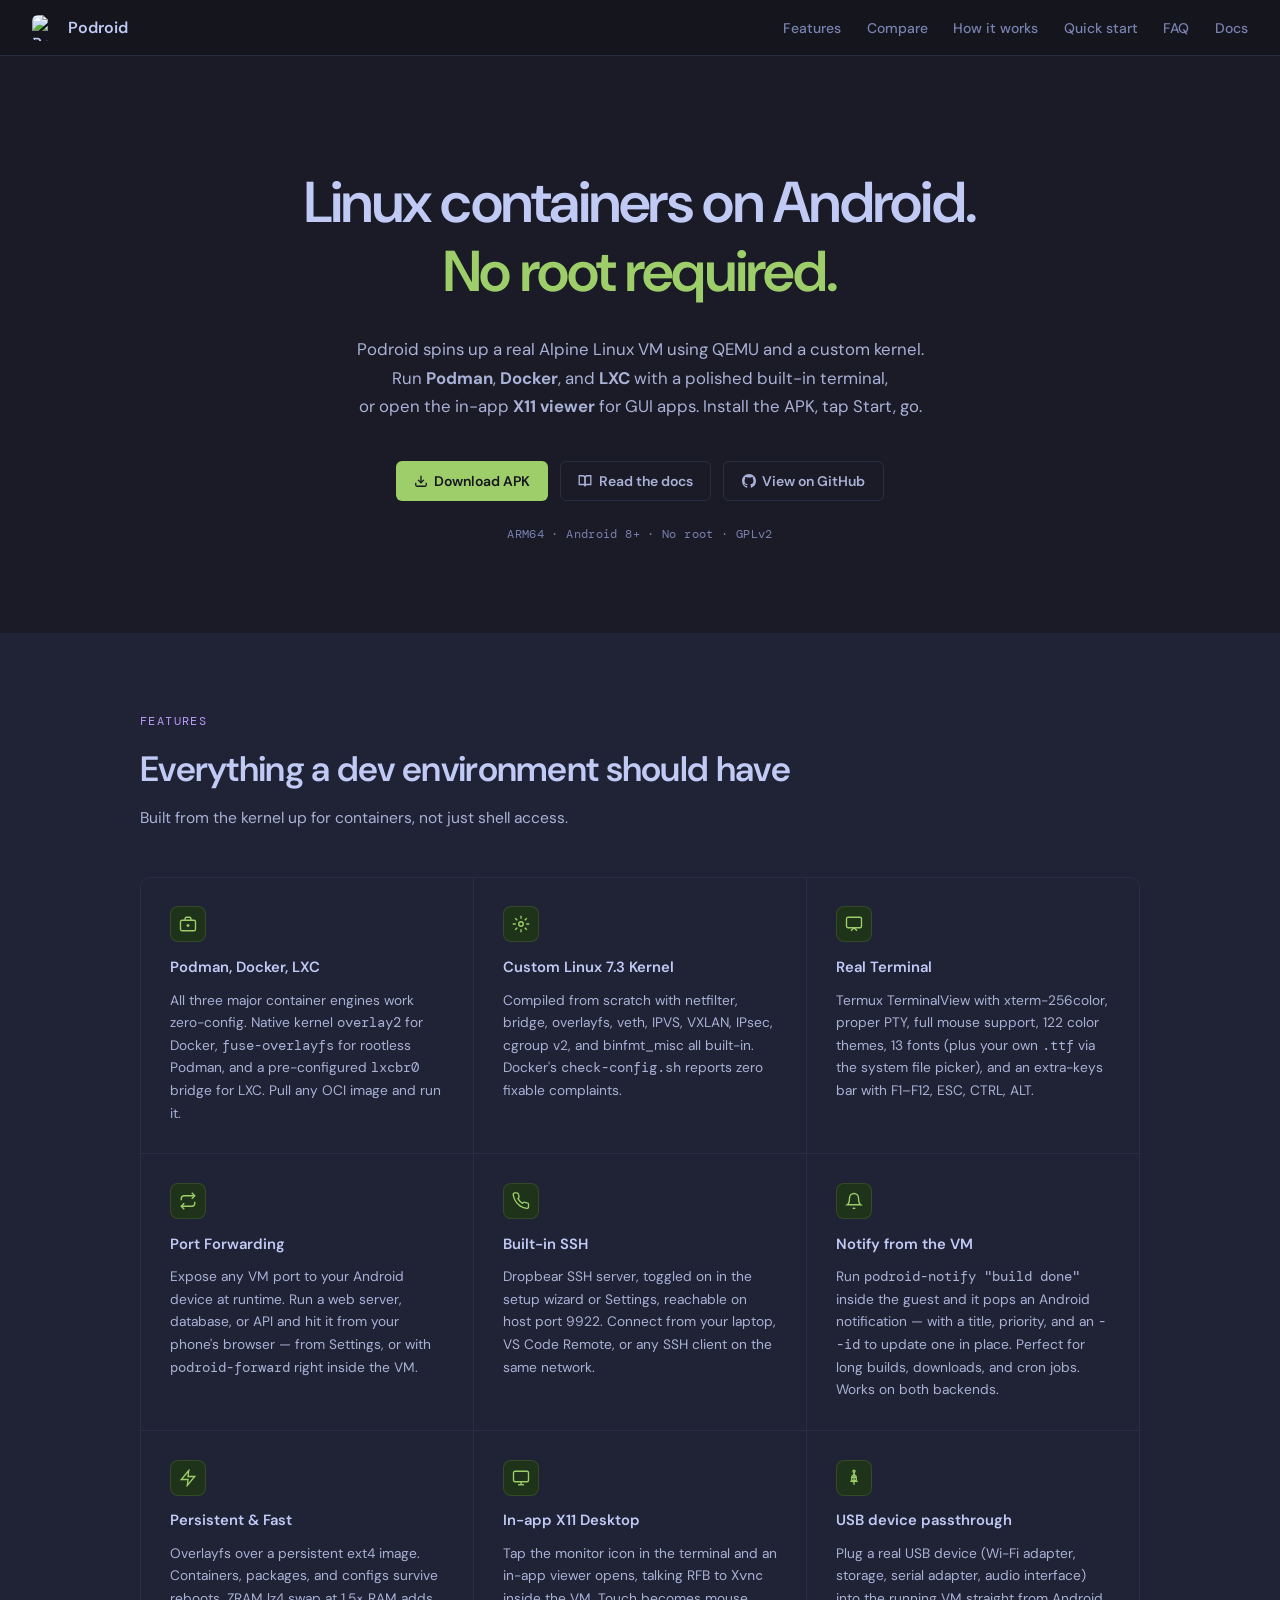
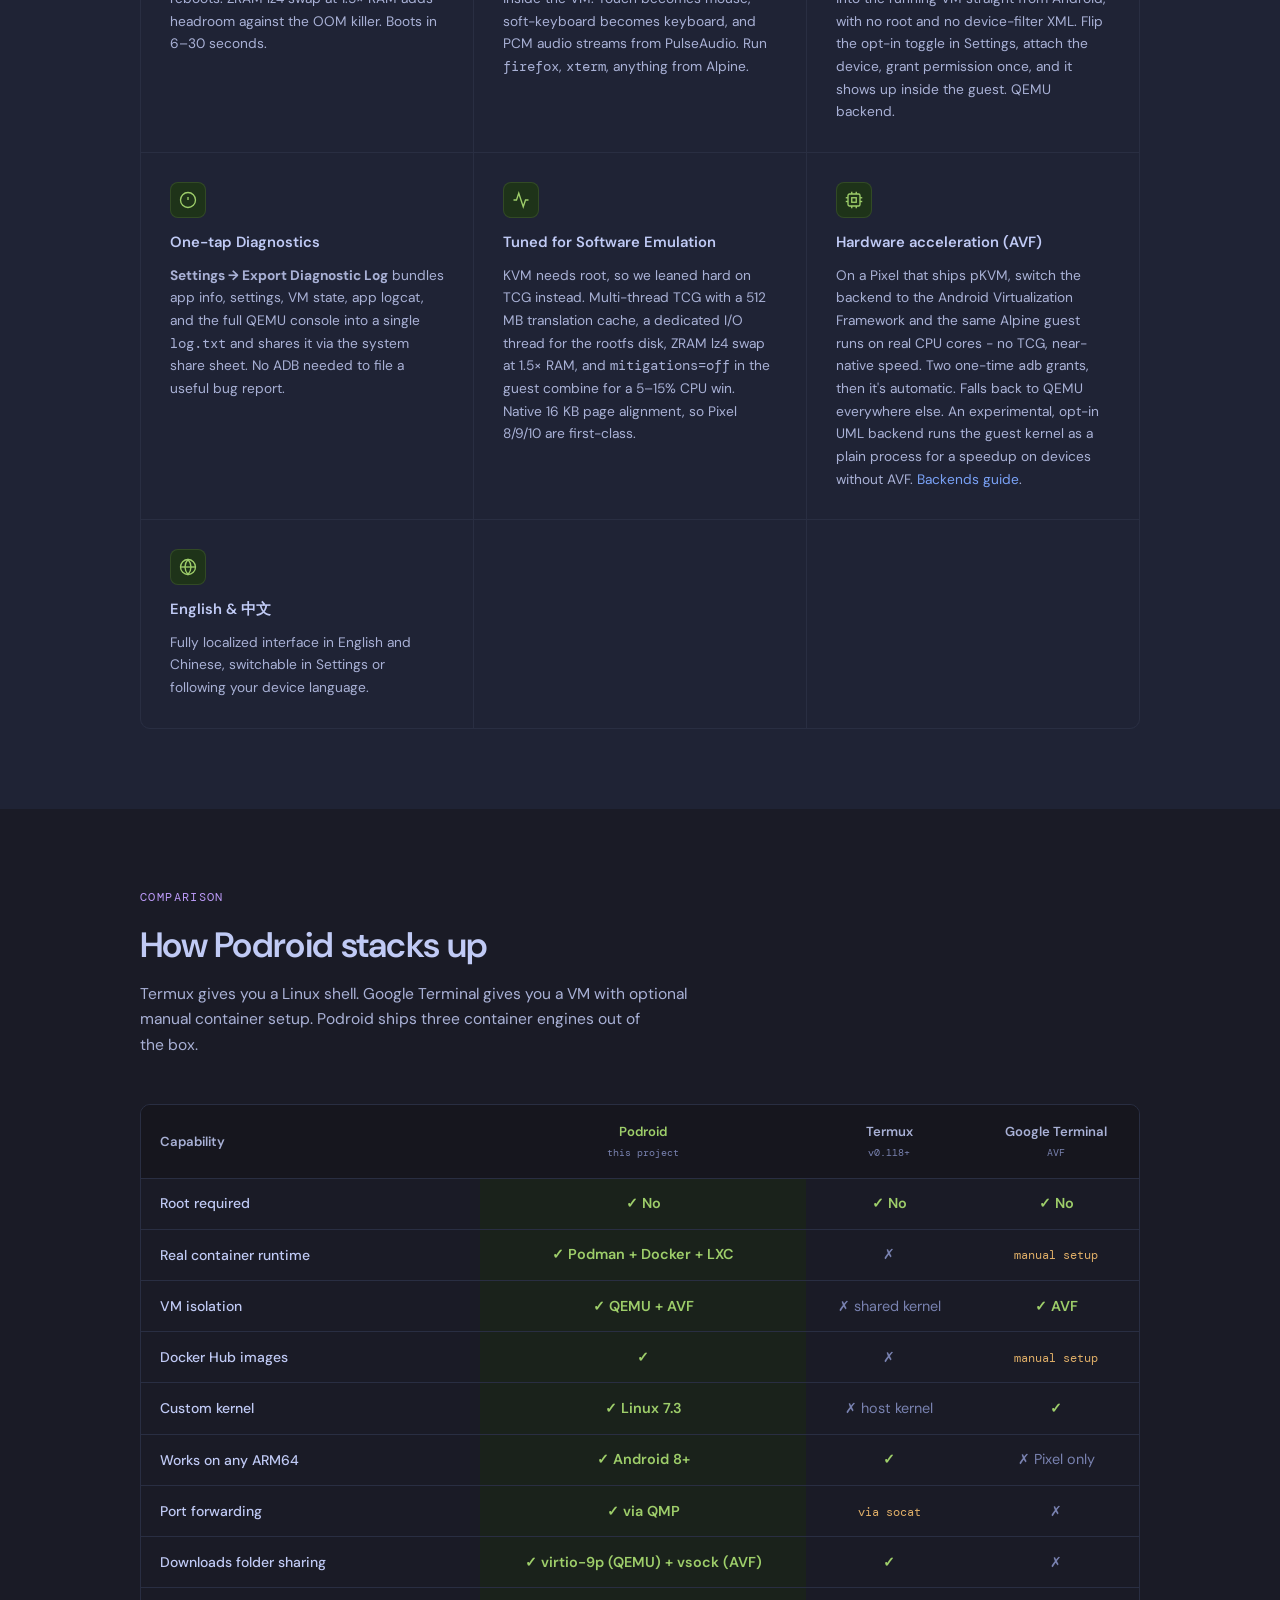
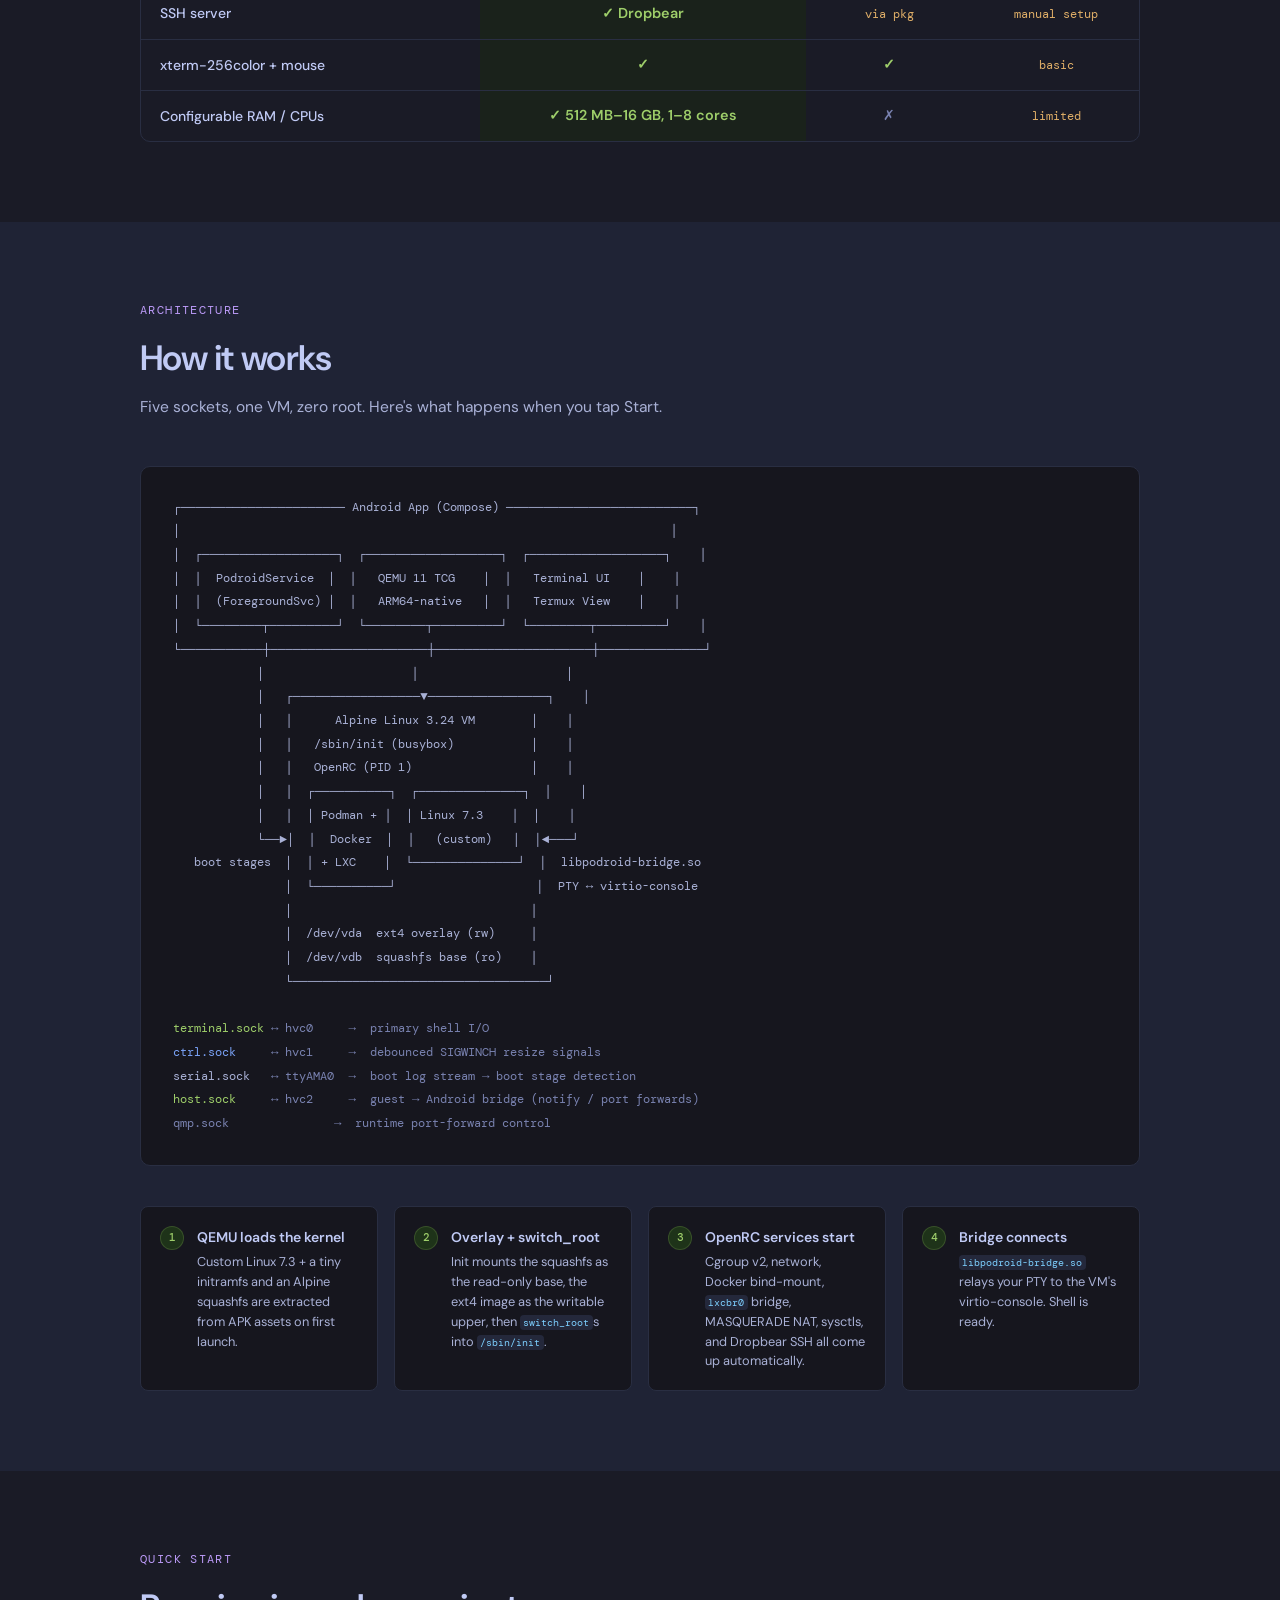
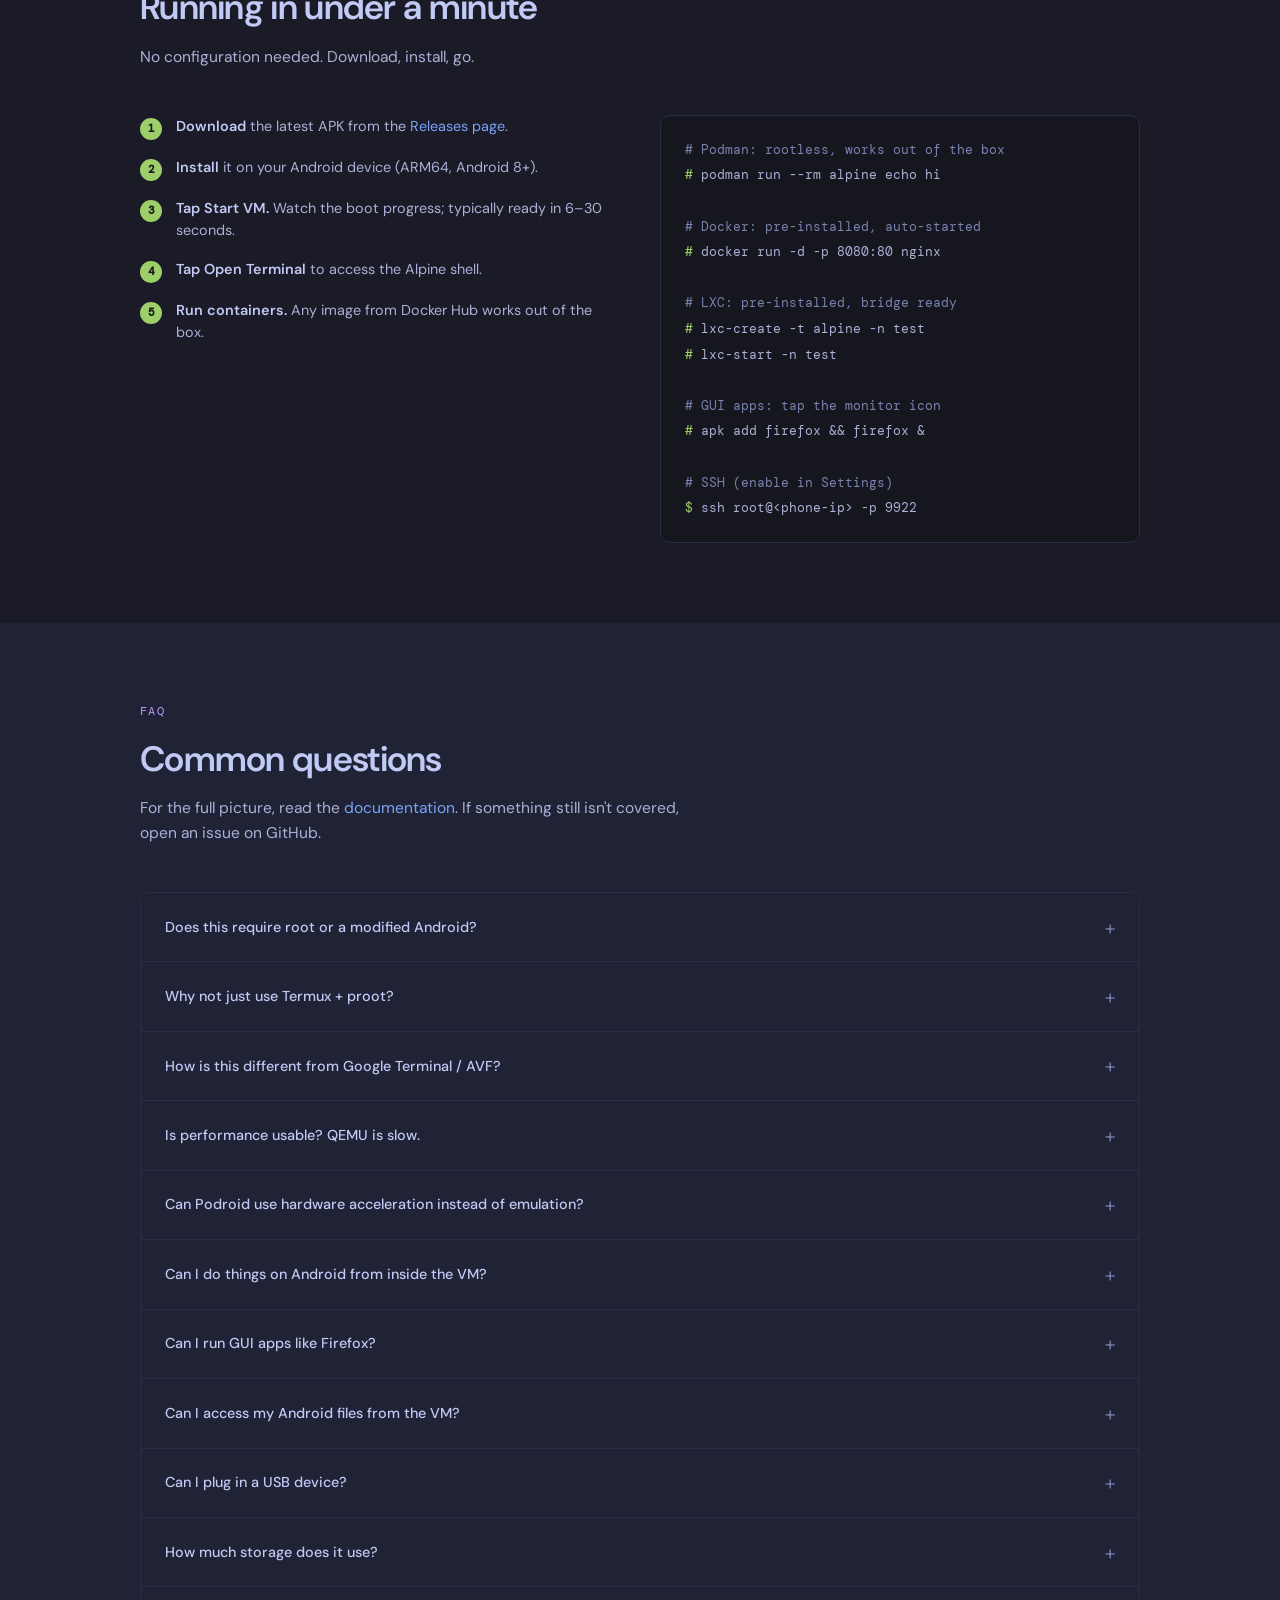
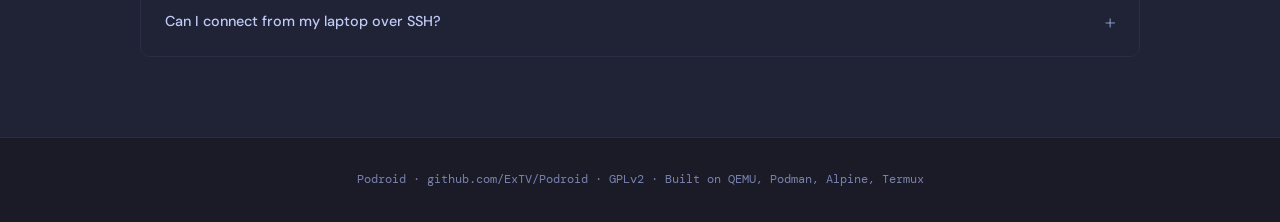
==== commit 53ea8cd3: "docs: document the UML backend and credit the arm64 port The guide described only QEMU and AVF. Add " ====
--- a/docs/index.html
+++ b/docs/index.html
@@ -4,7 +4,7 @@
   <meta charset="UTF-8" />
   <meta name="viewport" content="width=device-width, initial-scale=1.0" />
   <title>Podroid: Linux containers on Android, no root required</title>
-  <meta name="description" content="Podroid runs Podman, Docker, and LXC on Android in a real Alpine Linux VM with a custom Linux 7.1.5 kernel - via QEMU on any ARM64 device, or hardware-accelerated AVF (pKVM) on supported Pixels - plus an in-app X11 desktop for GUI apps. No root, no custom recovery." />
+  <meta name="description" content="Podroid runs Podman, Docker, and LXC on Android in a real Alpine Linux VM with a custom Linux 7.3 kernel - via QEMU on any ARM64 device, or hardware-accelerated AVF (pKVM) on supported Pixels - plus an in-app X11 desktop for GUI apps. No root, no custom recovery." />
   <meta property="og:title" content="Podroid: Linux containers on Android, no root required" />
   <meta property="og:description" content="Spin up a real Alpine Linux VM with a full Podman runtime on any Android 8+ ARM64 device. QEMU software emulation everywhere, or near-native AVF (pKVM) acceleration on supported Pixels. No root, no Magisk." />
   <meta property="og:type" content="website" />
@@ -608,7 +608,7 @@
         <div class="feature-icon">
           <svg width="18" height="18" fill="none" stroke="currentColor" stroke-width="1.8" viewBox="0 0 24 24"><circle cx="12" cy="12" r="3"/><path d="M12 1v4M12 19v4M4.22 4.22l2.83 2.83M16.95 16.95l2.83 2.83M1 12h4M19 12h4M4.22 19.78l2.83-2.83M16.95 7.05l2.83-2.83"/></svg>
         </div>
-        <h3>Custom Linux 7.1.5 Kernel</h3>
+        <h3>Custom Linux 7.3 Kernel</h3>
         <p>Compiled from scratch with netfilter, bridge, overlayfs, veth, IPVS, VXLAN, IPsec, cgroup v2, and binfmt_misc all built-in. Docker's <code>check-config.sh</code> reports zero fixable complaints.</p>
       </div>
 
@@ -689,7 +689,7 @@
           <svg width="18" height="18" fill="none" stroke="currentColor" stroke-width="1.8" viewBox="0 0 24 24"><rect x="4" y="4" width="16" height="16" rx="2"/><rect x="9" y="9" width="6" height="6"/><line x1="9" y1="1" x2="9" y2="4"/><line x1="15" y1="1" x2="15" y2="4"/><line x1="9" y1="20" x2="9" y2="23"/><line x1="15" y1="20" x2="15" y2="23"/><line x1="20" y1="9" x2="23" y2="9"/><line x1="20" y1="14" x2="23" y2="14"/><line x1="1" y1="9" x2="4" y2="9"/><line x1="1" y1="14" x2="4" y2="14"/></svg>
         </div>
         <h3>Hardware acceleration (AVF)</h3>
-        <p>On a Pixel that ships pKVM, switch the backend to the Android Virtualization Framework and the same Alpine guest runs on real CPU cores - no TCG, near-native speed. Two one-time <code>adb</code> grants, then it's automatic. Falls back to QEMU everywhere else. <a href="guide/backends.html">Backends guide</a>.</p>
+        <p>On a Pixel that ships pKVM, switch the backend to the Android Virtualization Framework and the same Alpine guest runs on real CPU cores - no TCG, near-native speed. Two one-time <code>adb</code> grants, then it's automatic. Falls back to QEMU everywhere else. An experimental, opt-in UML backend runs the guest kernel as a plain process for a speedup on devices without AVF. <a href="guide/backends.html">Backends guide</a>.</p>
       </div>
 
       <div class="feature-card">
@@ -766,7 +766,7 @@
           </tr>
           <tr>
             <td class="row-label">Custom kernel</td>
-            <td class="col-podroid"><span class="check">✓ Linux 7.1.5</span></td>
+            <td class="col-podroid"><span class="check">✓ Linux 7.3</span></td>
             <td><span class="cross">✗ host kernel</span></td>
             <td><span class="check">✓</span></td>
           </tr>
@@ -832,7 +832,7 @@
             │   │   /sbin/init (busybox)           │    │
             │   │   OpenRC (PID 1)                 │    │
             │   │  ┌──────────┐  ┌──────────────┐  │    │
-            │   │  │ Podman + │  │ Linux 7.1.5  │  │    │
+            │   │  │ Podman + │  │ Linux 7.3    │  │    │
             └──►│  │  Docker  │  │   (custom)   │  │◄───┘
    boot stages  │  │ + LXC    │  └──────────────┘  │  libpodroid-bridge.so
                 │  └──────────┘                    │  PTY ↔ virtio-console
@@ -852,7 +852,7 @@
         <div class="step-num">1</div>
         <div class="step-body">
           <h4>QEMU loads the kernel</h4>
-          <p>Custom Linux 7.1.5 + a tiny initramfs and an Alpine squashfs are extracted from APK assets on first launch.</p>
+          <p>Custom Linux 7.3 + a tiny initramfs and an Alpine squashfs are extracted from APK assets on first launch.</p>
         </div>
       </div>
       <div class="step">
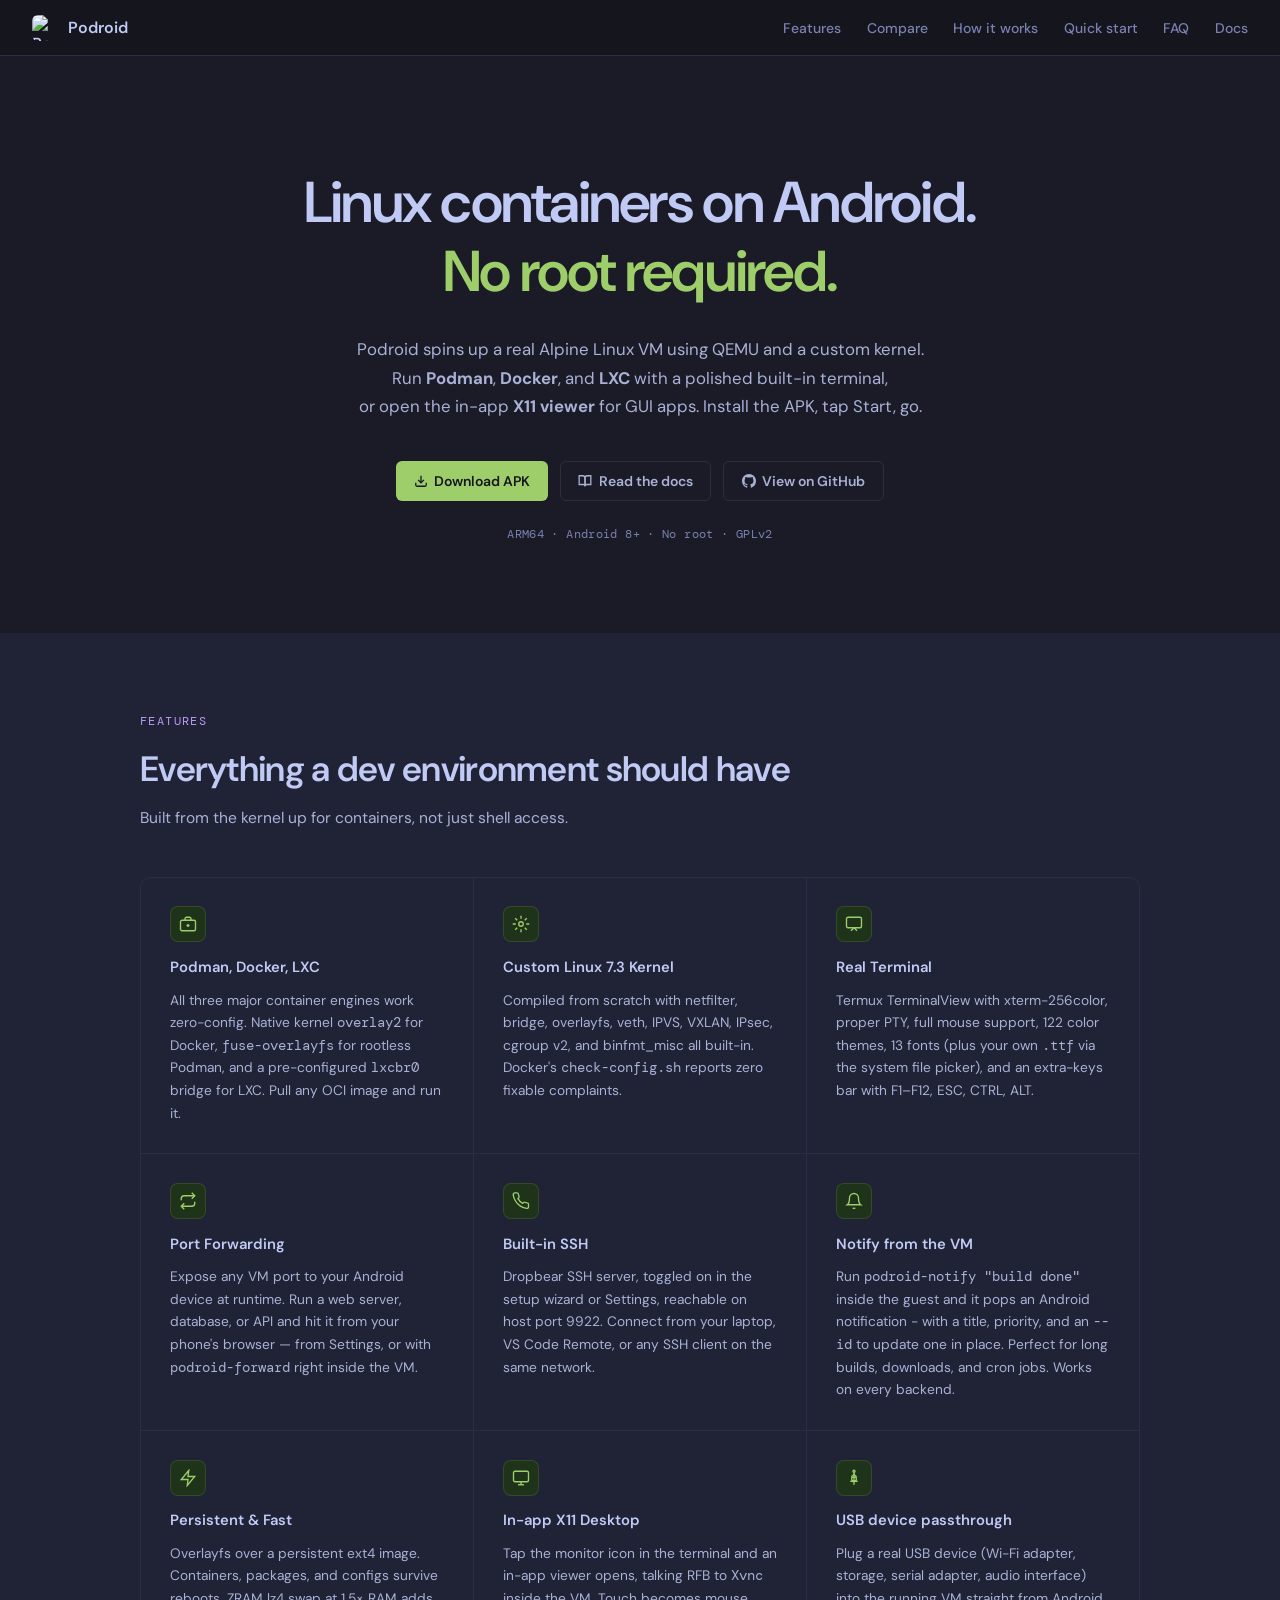
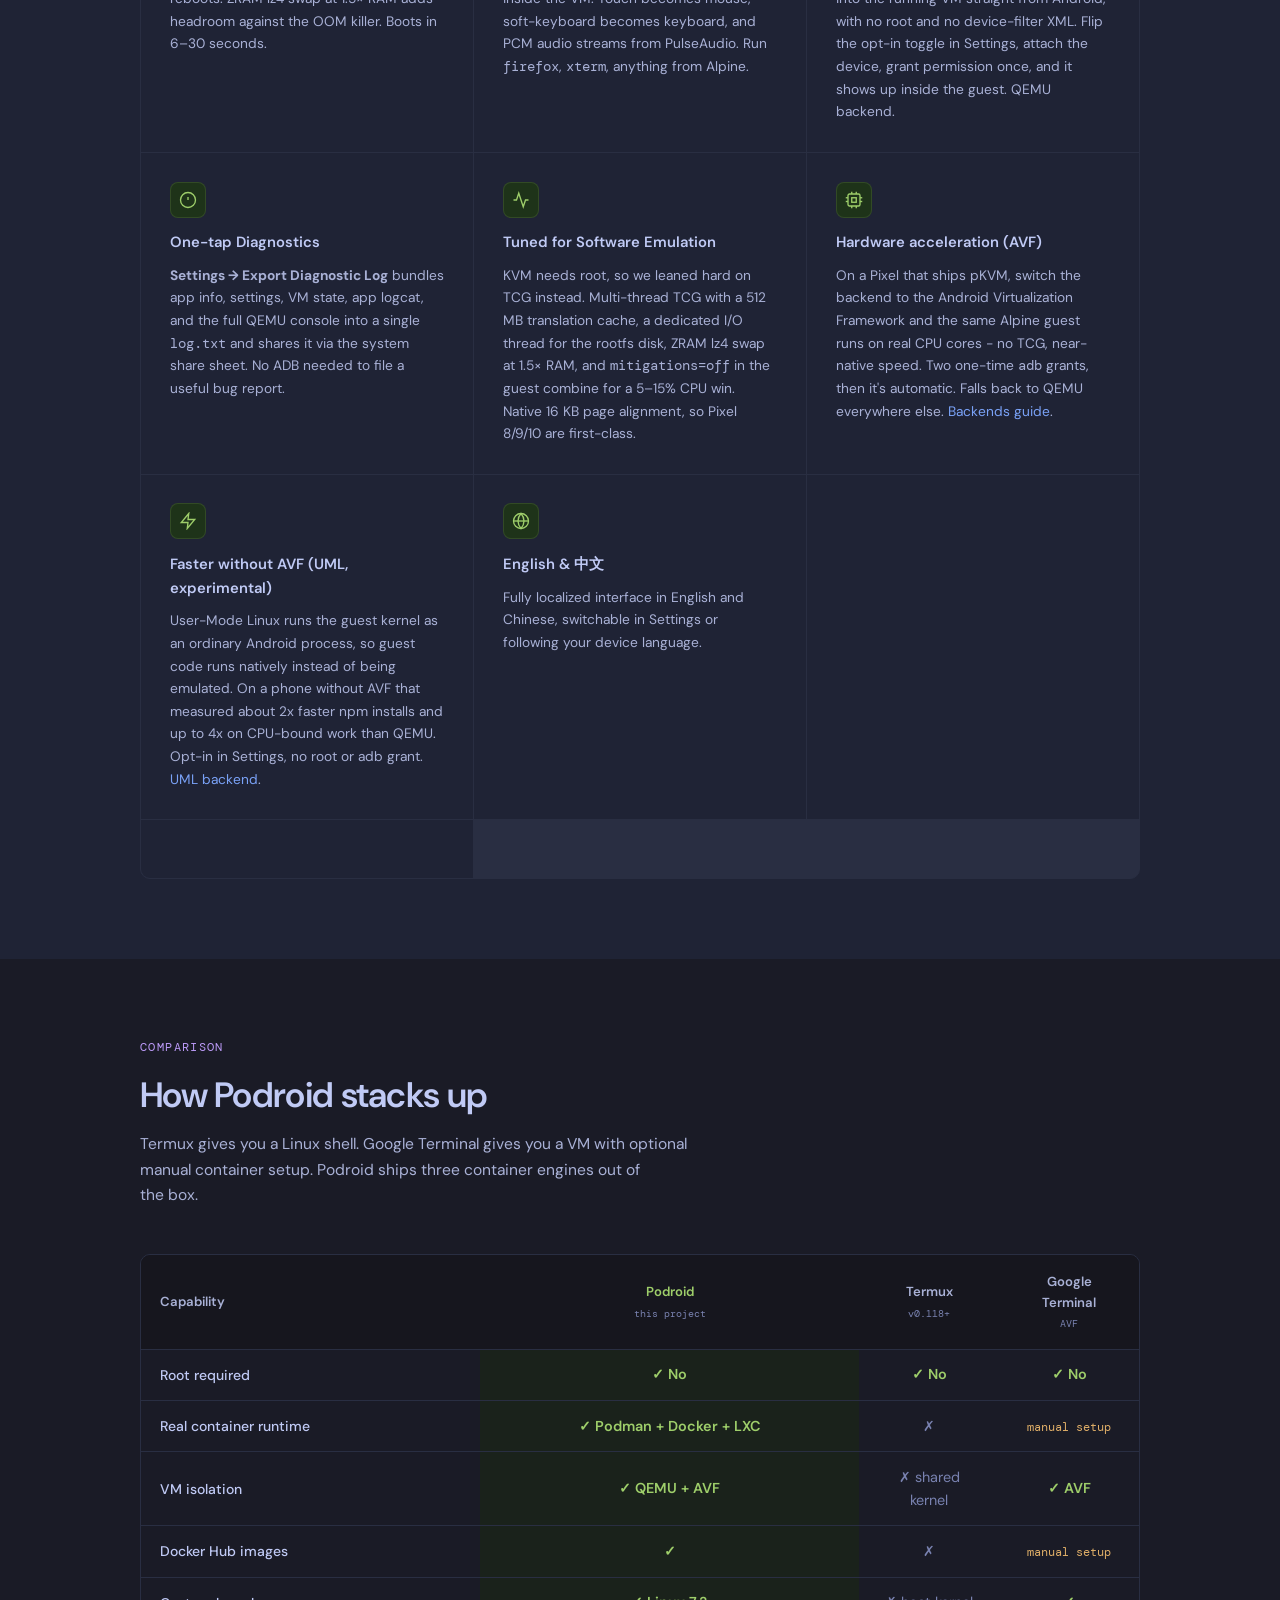
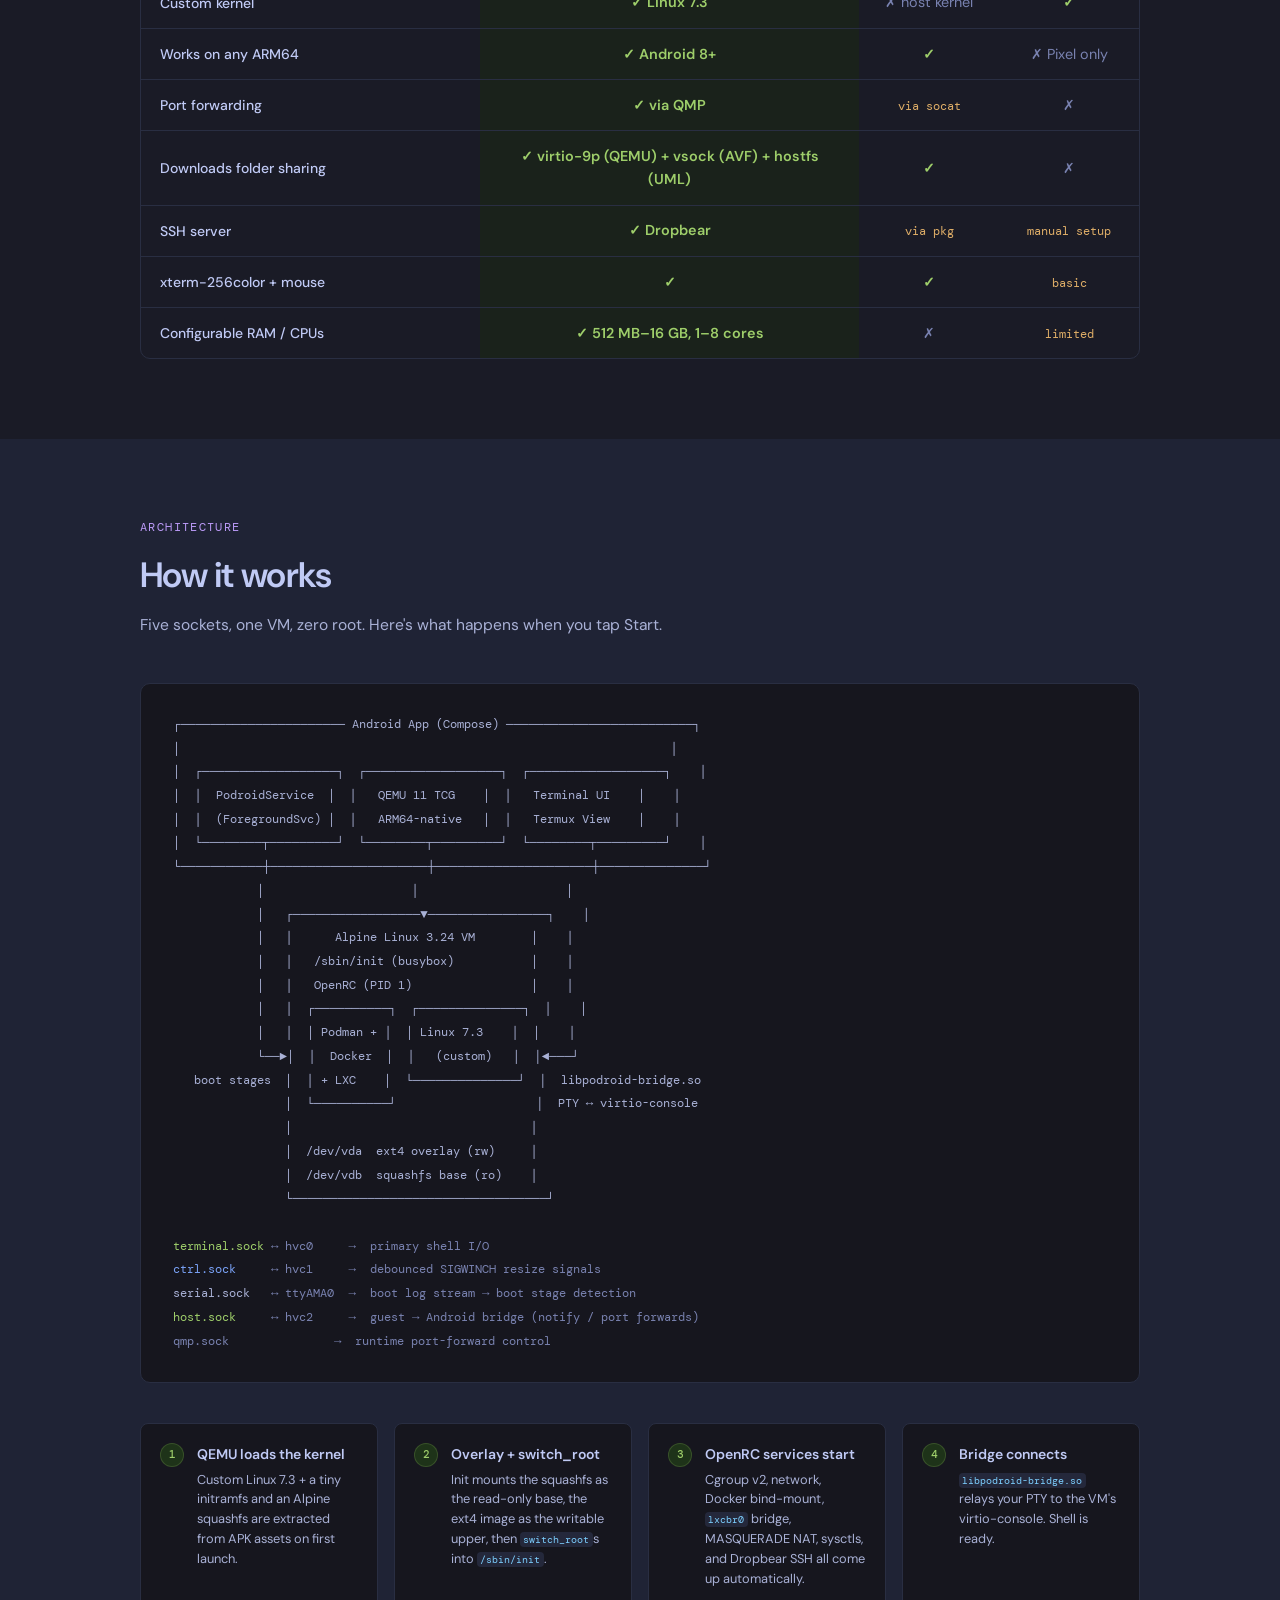
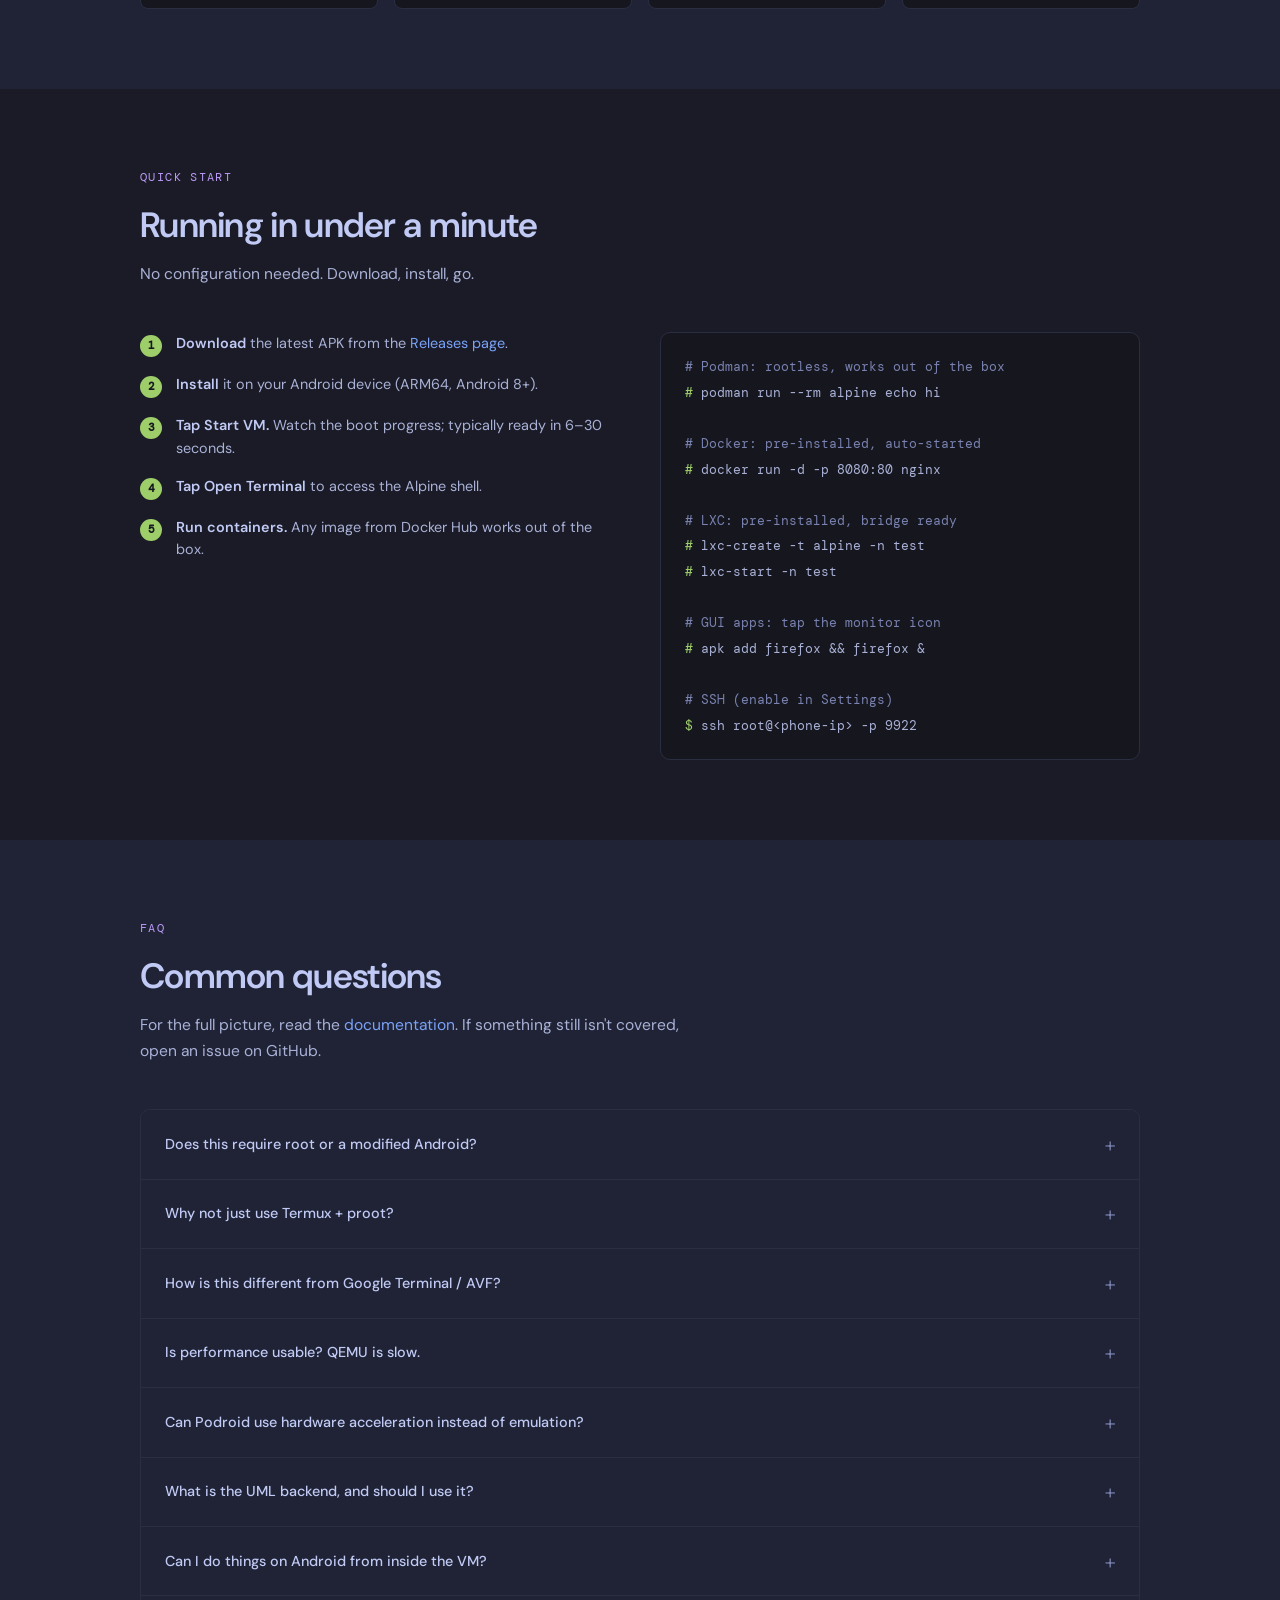
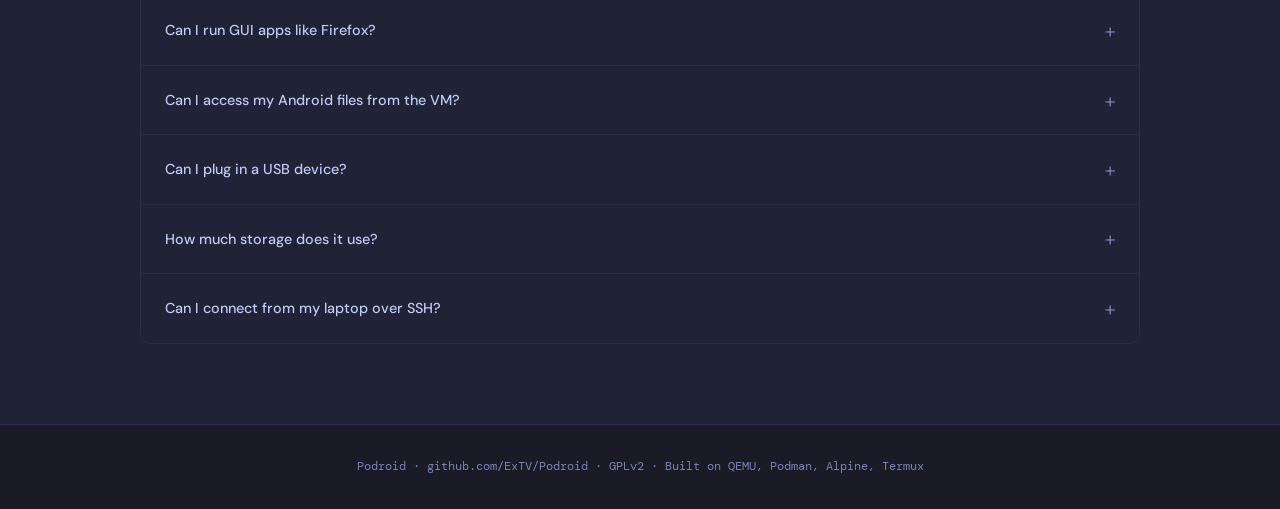
==== commit d5f72101: "docs: present all three backends across the site The guide and landing page still described two back" ====
--- a/docs/index.html
+++ b/docs/index.html
@@ -4,9 +4,9 @@
   <meta charset="UTF-8" />
   <meta name="viewport" content="width=device-width, initial-scale=1.0" />
   <title>Podroid: Linux containers on Android, no root required</title>
-  <meta name="description" content="Podroid runs Podman, Docker, and LXC on Android in a real Alpine Linux VM with a custom Linux 7.3 kernel - via QEMU on any ARM64 device, or hardware-accelerated AVF (pKVM) on supported Pixels - plus an in-app X11 desktop for GUI apps. No root, no custom recovery." />
+  <meta name="description" content="Podroid runs Podman, Docker, and LXC on Android in a real Alpine Linux VM with a custom Linux 7.3 kernel - via QEMU on any ARM64 device, hardware-accelerated AVF (pKVM) on supported Pixels, or the experimental UML backend - plus an in-app X11 desktop for GUI apps. No root, no custom recovery." />
   <meta property="og:title" content="Podroid: Linux containers on Android, no root required" />
-  <meta property="og:description" content="Spin up a real Alpine Linux VM with a full Podman runtime on any Android 8+ ARM64 device. QEMU software emulation everywhere, or near-native AVF (pKVM) acceleration on supported Pixels. No root, no Magisk." />
+  <meta property="og:description" content="Spin up a real Alpine Linux VM with a full Podman runtime on any Android 8+ ARM64 device. QEMU software emulation everywhere, near-native AVF (pKVM) acceleration on supported Pixels, or experimental UML. No root, no Magisk." />
   <meta property="og:type" content="website" />
   <meta property="og:url" content="https://extv.github.io/Podroid/" />
   <meta property="og:image" content="https://extv.github.io/Podroid/logo.png" />
@@ -641,7 +641,7 @@
           <svg width="18" height="18" fill="none" stroke="currentColor" stroke-width="1.8" viewBox="0 0 24 24"><path d="M18 8A6 6 0 0 0 6 8c0 7-3 9-3 9h18s-3-2-3-9"/><path d="M13.73 21a2 2 0 0 1-3.46 0"/></svg>
         </div>
         <h3>Notify from the VM</h3>
-        <p>Run <code>podroid-notify "build done"</code> inside the guest and it pops an Android notification — with a title, priority, and an <code>--id</code> to update one in place. Perfect for long builds, downloads, and cron jobs. Works on both backends.</p>
+        <p>Run <code>podroid-notify "build done"</code> inside the guest and it pops an Android notification - with a title, priority, and an <code>--id</code> to update one in place. Perfect for long builds, downloads, and cron jobs. Works on every backend.</p>
       </div>
 
       <div class="feature-card">
@@ -689,7 +689,15 @@
           <svg width="18" height="18" fill="none" stroke="currentColor" stroke-width="1.8" viewBox="0 0 24 24"><rect x="4" y="4" width="16" height="16" rx="2"/><rect x="9" y="9" width="6" height="6"/><line x1="9" y1="1" x2="9" y2="4"/><line x1="15" y1="1" x2="15" y2="4"/><line x1="9" y1="20" x2="9" y2="23"/><line x1="15" y1="20" x2="15" y2="23"/><line x1="20" y1="9" x2="23" y2="9"/><line x1="20" y1="14" x2="23" y2="14"/><line x1="1" y1="9" x2="4" y2="9"/><line x1="1" y1="14" x2="4" y2="14"/></svg>
         </div>
         <h3>Hardware acceleration (AVF)</h3>
-        <p>On a Pixel that ships pKVM, switch the backend to the Android Virtualization Framework and the same Alpine guest runs on real CPU cores - no TCG, near-native speed. Two one-time <code>adb</code> grants, then it's automatic. Falls back to QEMU everywhere else. An experimental, opt-in UML backend runs the guest kernel as a plain process for a speedup on devices without AVF. <a href="guide/backends.html">Backends guide</a>.</p>
+        <p>On a Pixel that ships pKVM, switch the backend to the Android Virtualization Framework and the same Alpine guest runs on real CPU cores - no TCG, near-native speed. Two one-time <code>adb</code> grants, then it's automatic. Falls back to QEMU everywhere else. <a href="guide/backends.html">Backends guide</a>.</p>
+      </div>
+
+      <div class="feature-card">
+        <div class="feature-icon">
+          <svg width="18" height="18" fill="none" stroke="currentColor" stroke-width="1.8" viewBox="0 0 24 24"><polygon points="13 2 3 14 12 14 11 22 21 10 12 10 13 2"/></svg>
+        </div>
+        <h3>Faster without AVF (UML, experimental)</h3>
+        <p>User-Mode Linux runs the guest kernel as an ordinary Android process, so guest code runs natively instead of being emulated. On a phone without AVF that measured about 2x faster npm installs and up to 4x on CPU-bound work than QEMU. Opt-in in Settings, no root or adb grant. <a href="guide/backends.html#uml">UML backend</a>.</p>
       </div>
 
       <div class="feature-card">
@@ -784,7 +792,7 @@
           </tr>
           <tr>
             <td class="row-label">Downloads folder sharing</td>
-            <td class="col-podroid"><span class="check">✓ virtio-9p (QEMU) + vsock (AVF)</span></td>
+            <td class="col-podroid"><span class="check">✓ virtio-9p (QEMU) + vsock (AVF) + hostfs (UML)</span></td>
             <td><span class="check">✓</span></td>
             <td><span class="cross">✗</span></td>
           </tr>
@@ -975,9 +983,16 @@
       </details>
 
       <details>
+        <summary>What is the UML backend, and should I use it?</summary>
+        <div class="faq-answer">
+          UML (User-Mode Linux) is an experimental, opt-in backend that runs the guest kernel as an ordinary Android process, so guest code runs natively instead of being emulated. It needs no root and no adb grant: enable it in Settings under Backend. On a phone without AVF it measured about 2x faster npm installs and up to 4x faster on CPU-bound work than QEMU (single-device numbers, results vary). It has no USB passthrough. Where AVF is available it is still roughly ten times faster, so prefer AVF there. See the <a href="guide/backends.html#uml">UML section</a> of the Backends guide.
+        </div>
+      </details>
+
+      <details>
         <summary>Can I do things on Android from inside the VM?</summary>
         <div class="faq-answer">
-          Yes. Two CLIs ship in the guest: <code>podroid-notify "build done"</code> pops an Android notification (with a title, priority, and an <code>--id</code> to update one in place), and <code>podroid-forward 8888 80</code> adds a port-forward rule without opening Settings. Both work on either backend and are handy for long builds, downloads, and cron jobs. See <a href="guide/networking.html">Networking &amp; ports</a>.
+          Yes. Two CLIs ship in the guest: <code>podroid-notify "build done"</code> pops an Android notification (with a title, priority, and an <code>--id</code> to update one in place), and <code>podroid-forward 8888 80</code> adds a port-forward rule without opening Settings. Both work on every backend and are handy for long builds, downloads, and cron jobs. See <a href="guide/networking.html">Networking &amp; ports</a>.
         </div>
       </details>
 
@@ -991,14 +1006,14 @@
       <details>
         <summary>Can I access my Android files from the VM?</summary>
         <div class="faq-answer">
-          Yes. Toggle <strong>Downloads folder sharing</strong> in Settings and the Android Downloads folder is exposed to the VM on both backends - via <code>virtio-9p</code> on QEMU, and via an in-process 9p2000.L server over vsock on AVF - mounted inside the guest at <code>/mnt/downloads</code>. It's bidirectional: files you drop in Downloads on the phone show up there immediately, and anything the VM writes to <code>/mnt/downloads</code> appears back in Downloads.
+          Yes. Toggle <strong>Downloads folder sharing</strong> in Settings and the Android Downloads folder is exposed to the VM on every backend - via <code>virtio-9p</code> on QEMU, via an in-process 9p2000.L server over vsock on AVF, and via hostfs on UML - mounted inside the guest at <code>/mnt/downloads</code>. It's bidirectional: files you drop in Downloads on the phone show up there immediately, and anything the VM writes to <code>/mnt/downloads</code> appears back in Downloads.
         </div>
       </details>
 
       <details>
         <summary>Can I plug in a USB device?</summary>
         <div class="faq-answer">
-          Yes, on the QEMU backend. Enable <strong>USB passthrough</strong> in Settings (it adds a USB controller at boot, so set it while the VM is stopped), then attach a device through a USB-C hub or OTG adapter. Android asks for permission once per device, and it then appears inside the guest while Podroid is running. Wi-Fi adapters need firmware installed inside the guest before they will associate, because the guest image ships none. Install the package for your chipset, for example <code>apk add linux-firmware-rtw88</code> for RTL8821AU/8812AU/8814AU dongles or <code>apk add linux-firmware-rtlwifi</code> for RTL8188/8192 ones, then replug the adapter. Works with Wi-Fi adapters, storage, serial adapters, audio interfaces, and more. Not available on the AVF backend, which has no channel to hand the device to the VM.
+          Yes, on the QEMU backend. Enable <strong>USB passthrough</strong> in Settings (it adds a USB controller at boot, so set it while the VM is stopped), then attach a device through a USB-C hub or OTG adapter. Android asks for permission once per device, and it then appears inside the guest while Podroid is running. Wi-Fi adapters need firmware installed inside the guest before they will associate, because the guest image ships none. Install the package for your chipset, for example <code>apk add linux-firmware-rtw88</code> for RTL8821AU/8812AU/8814AU dongles or <code>apk add linux-firmware-rtlwifi</code> for RTL8188/8192 ones, then replug the adapter. Works with Wi-Fi adapters, storage, serial adapters, audio interfaces, and more. Not available on the AVF or UML backends, which have no channel to hand the device to the VM.
         </div>
       </details>
 
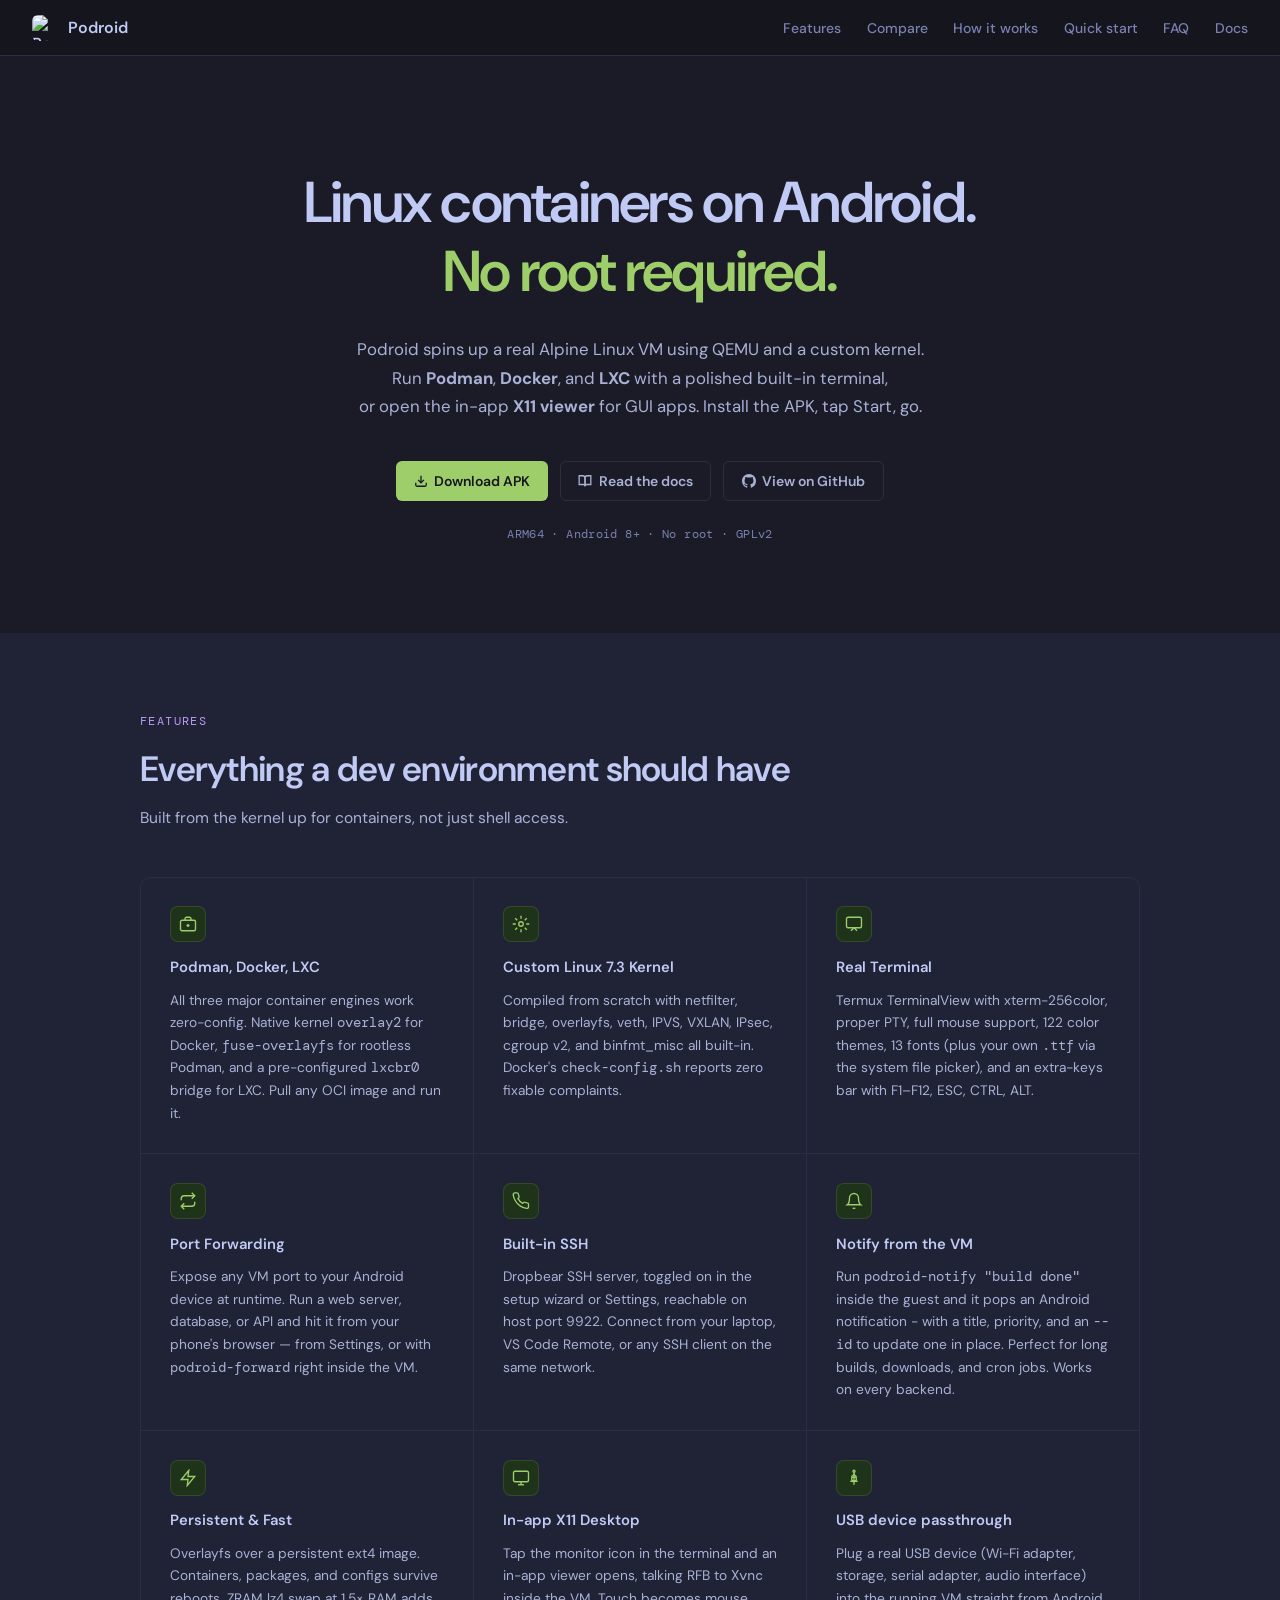
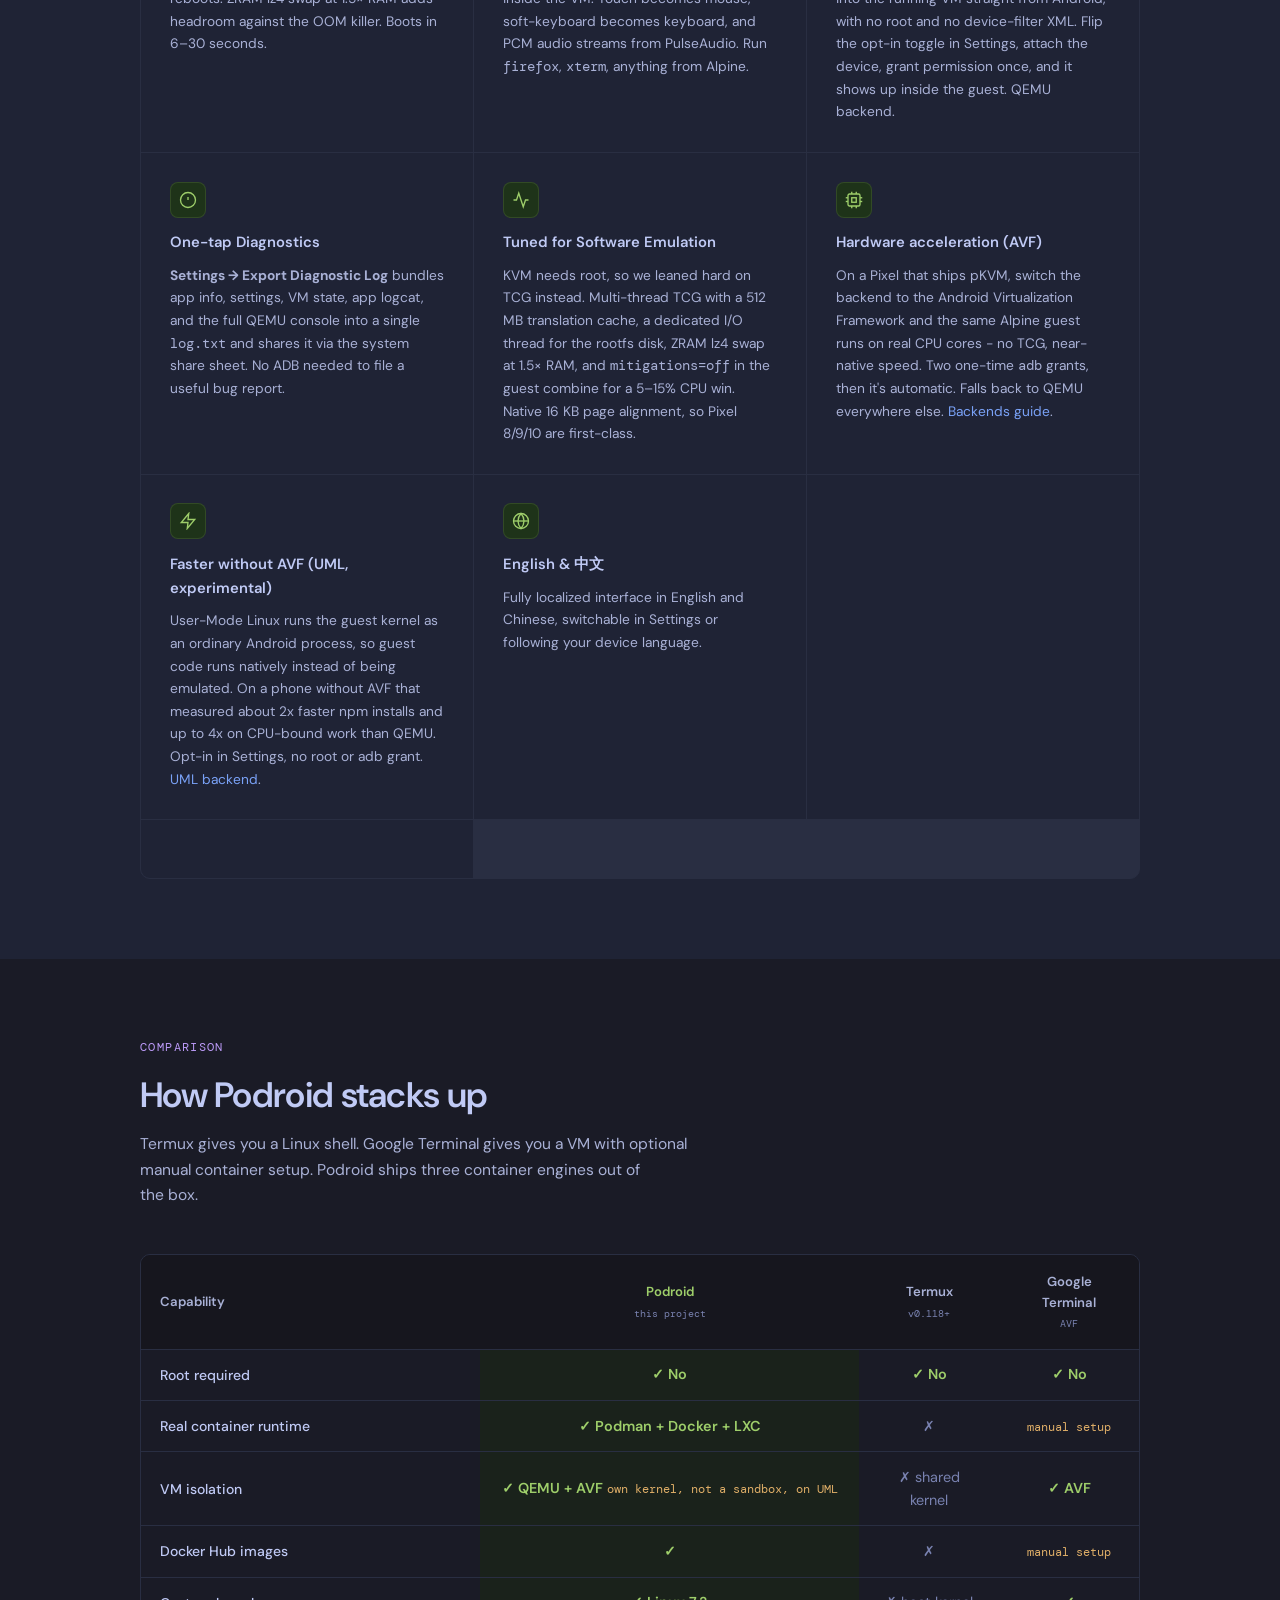
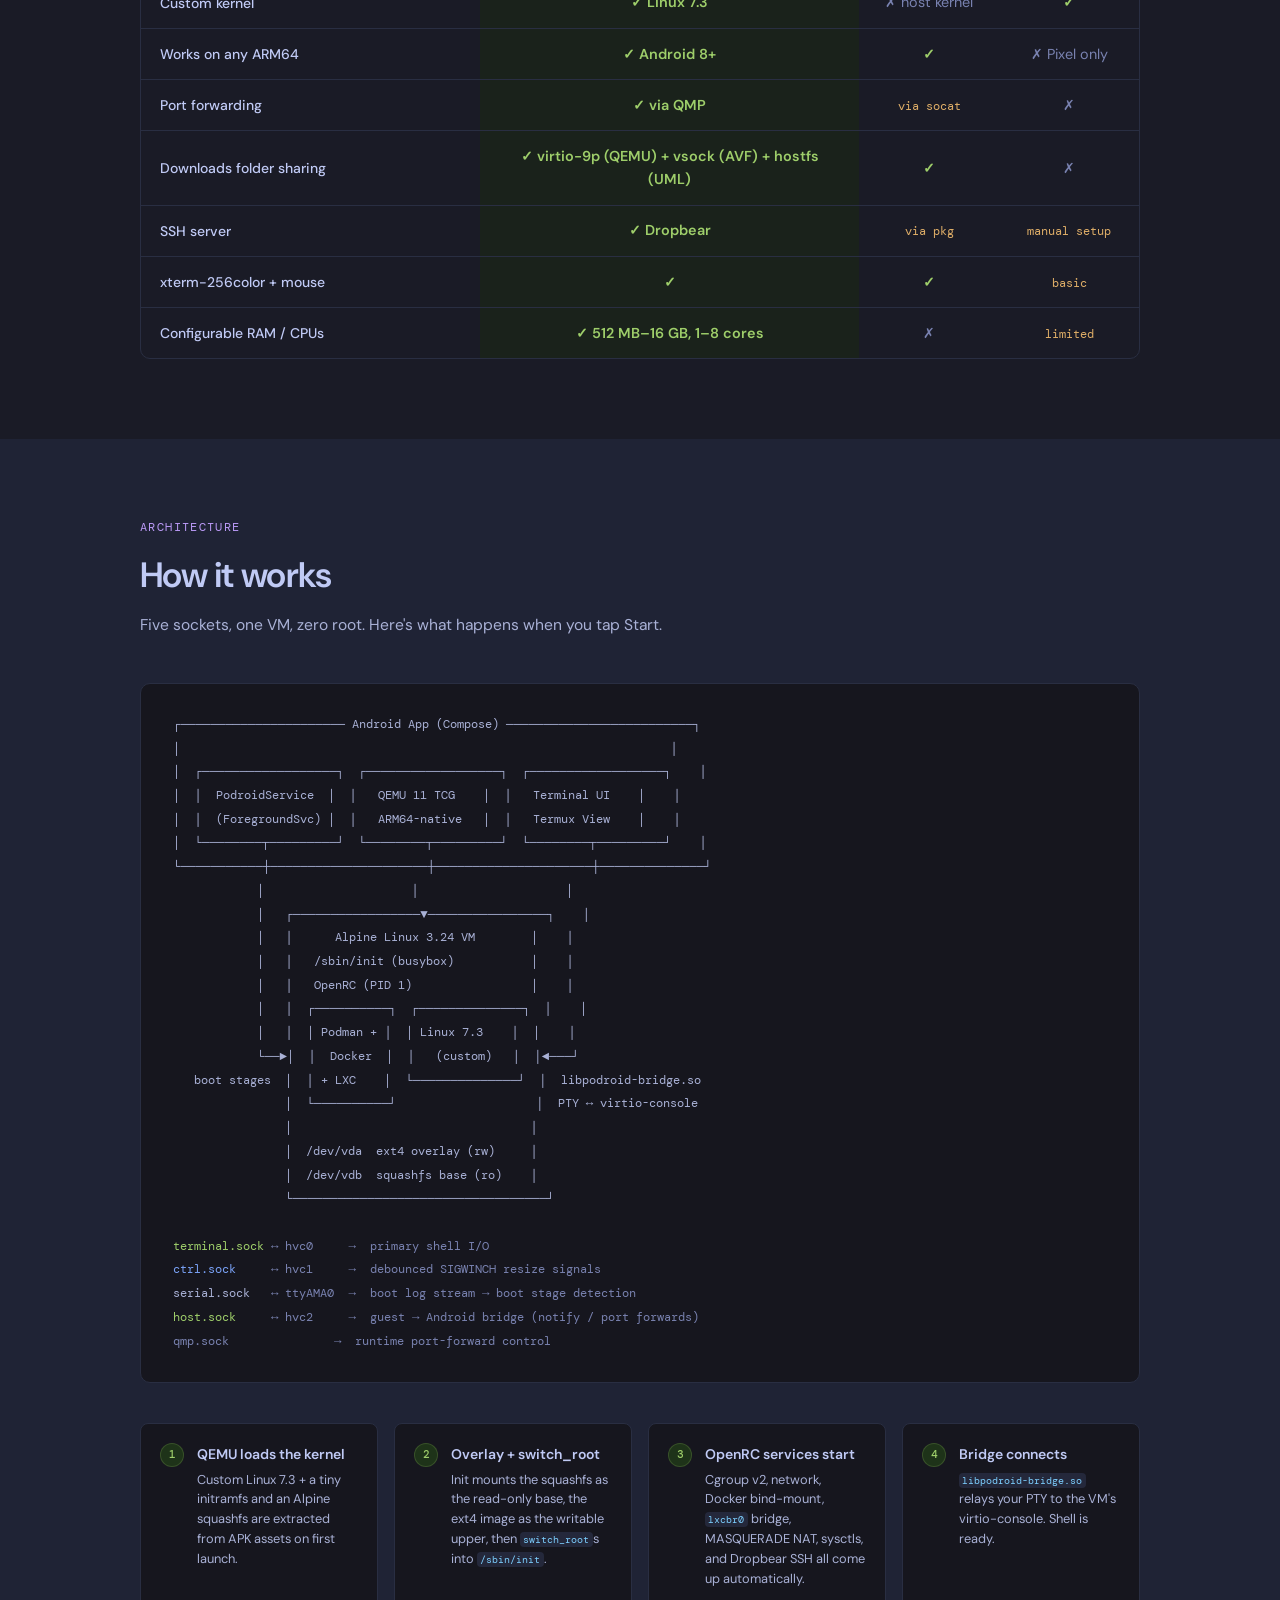
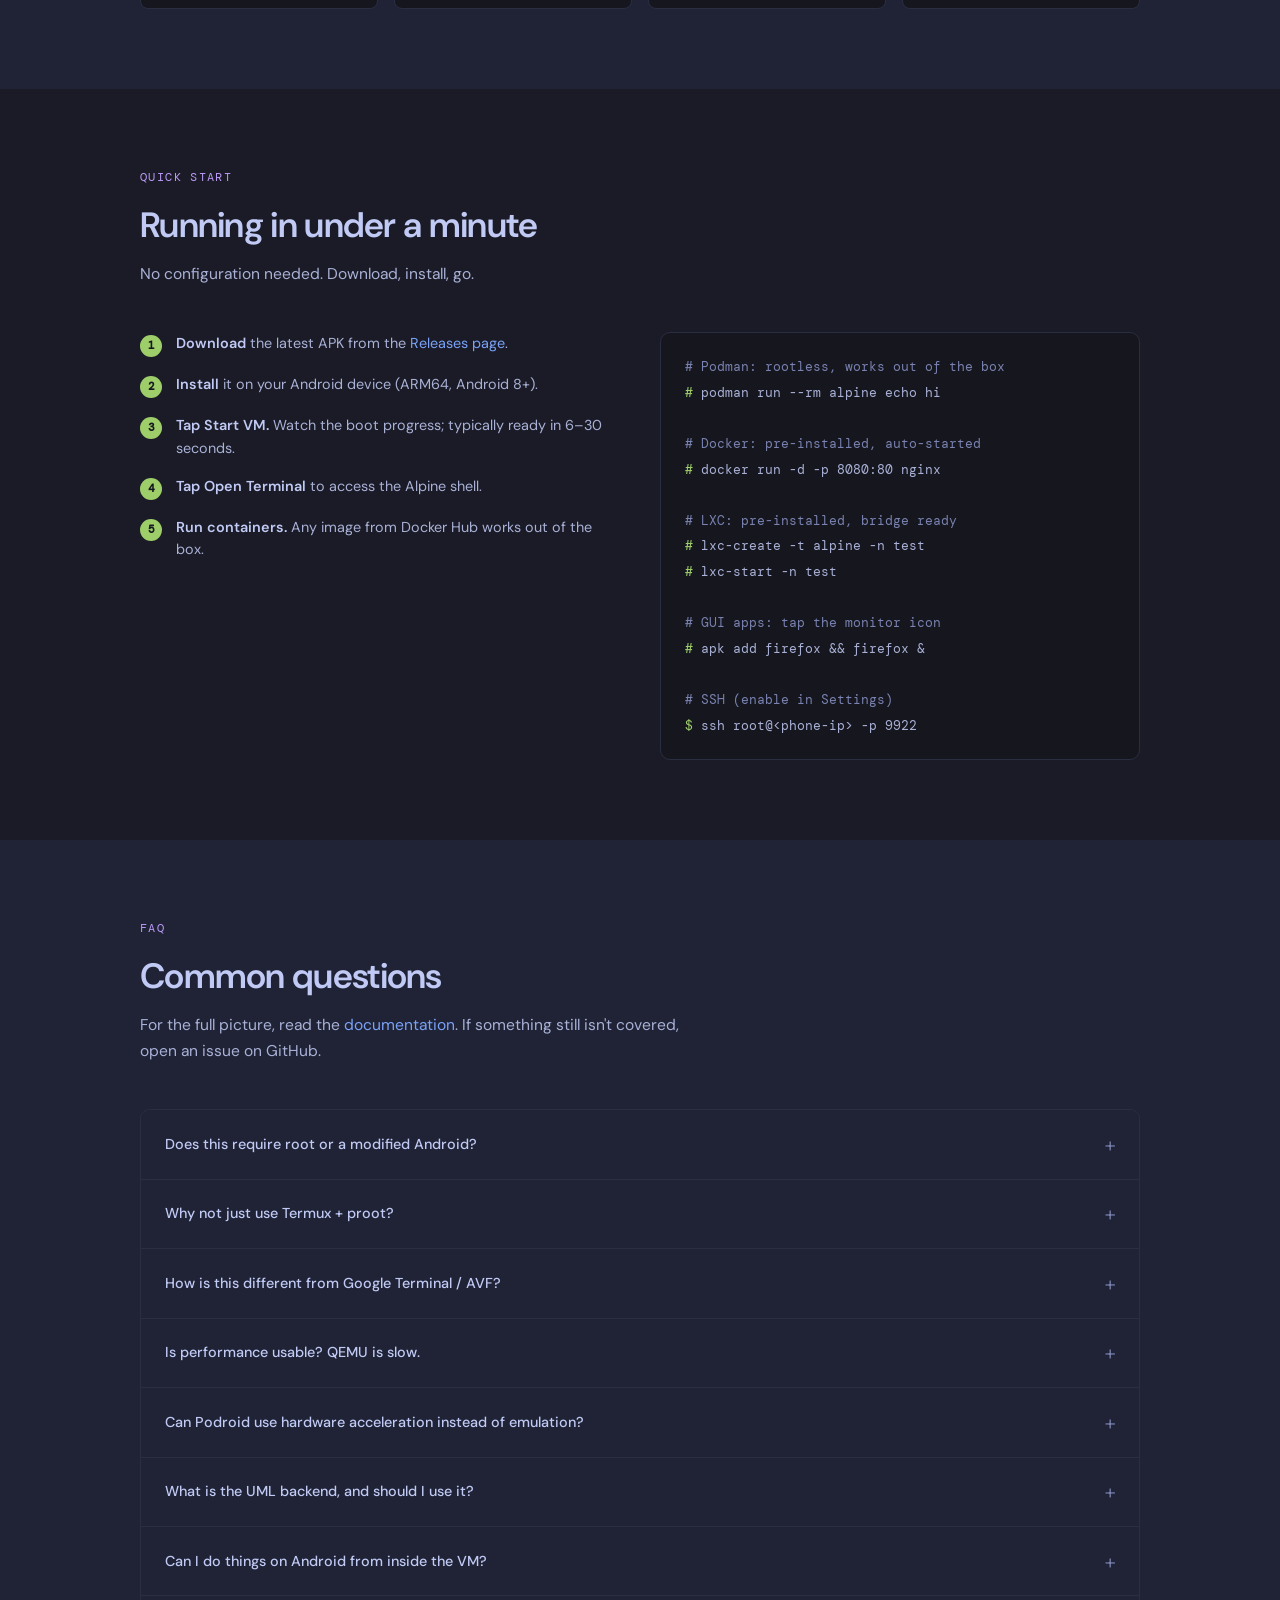
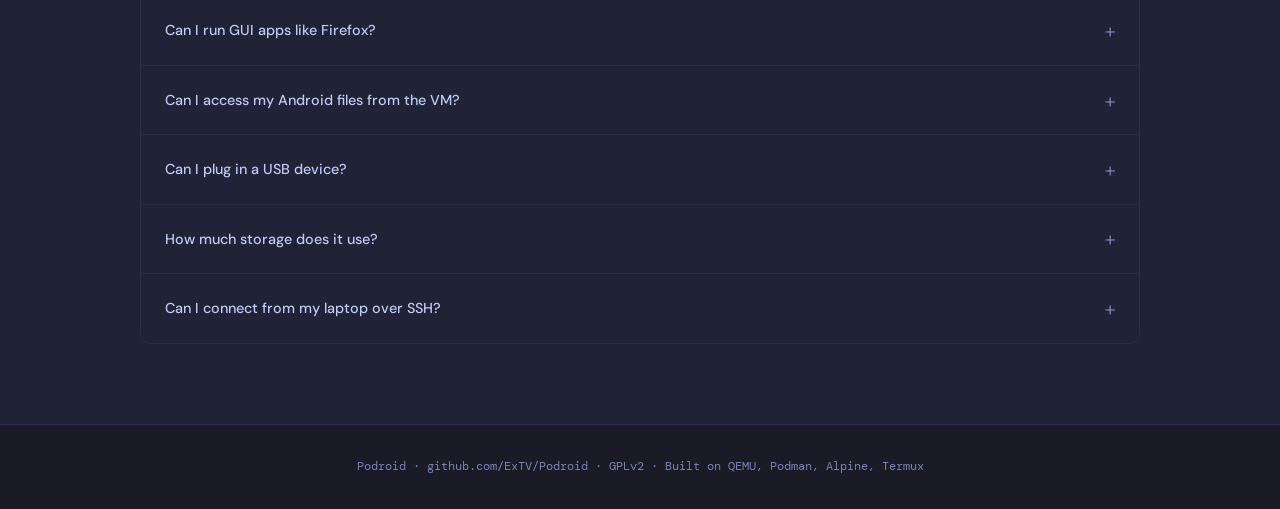
==== commit aed7d095: "docs: say what the isolation row means for UML The comparison table listed only QEMU and AVF under V" ====
--- a/docs/index.html
+++ b/docs/index.html
@@ -762,7 +762,7 @@
           </tr>
           <tr>
             <td class="row-label">VM isolation</td>
-            <td class="col-podroid"><span class="check">✓ QEMU + AVF</span></td>
+            <td class="col-podroid"><span class="check">✓ QEMU + AVF</span> <span class="partial">own kernel, not a sandbox, on UML</span></td>
             <td><span class="cross">✗ shared kernel</span></td>
             <td><span class="check">✓ AVF</span></td>
           </tr>
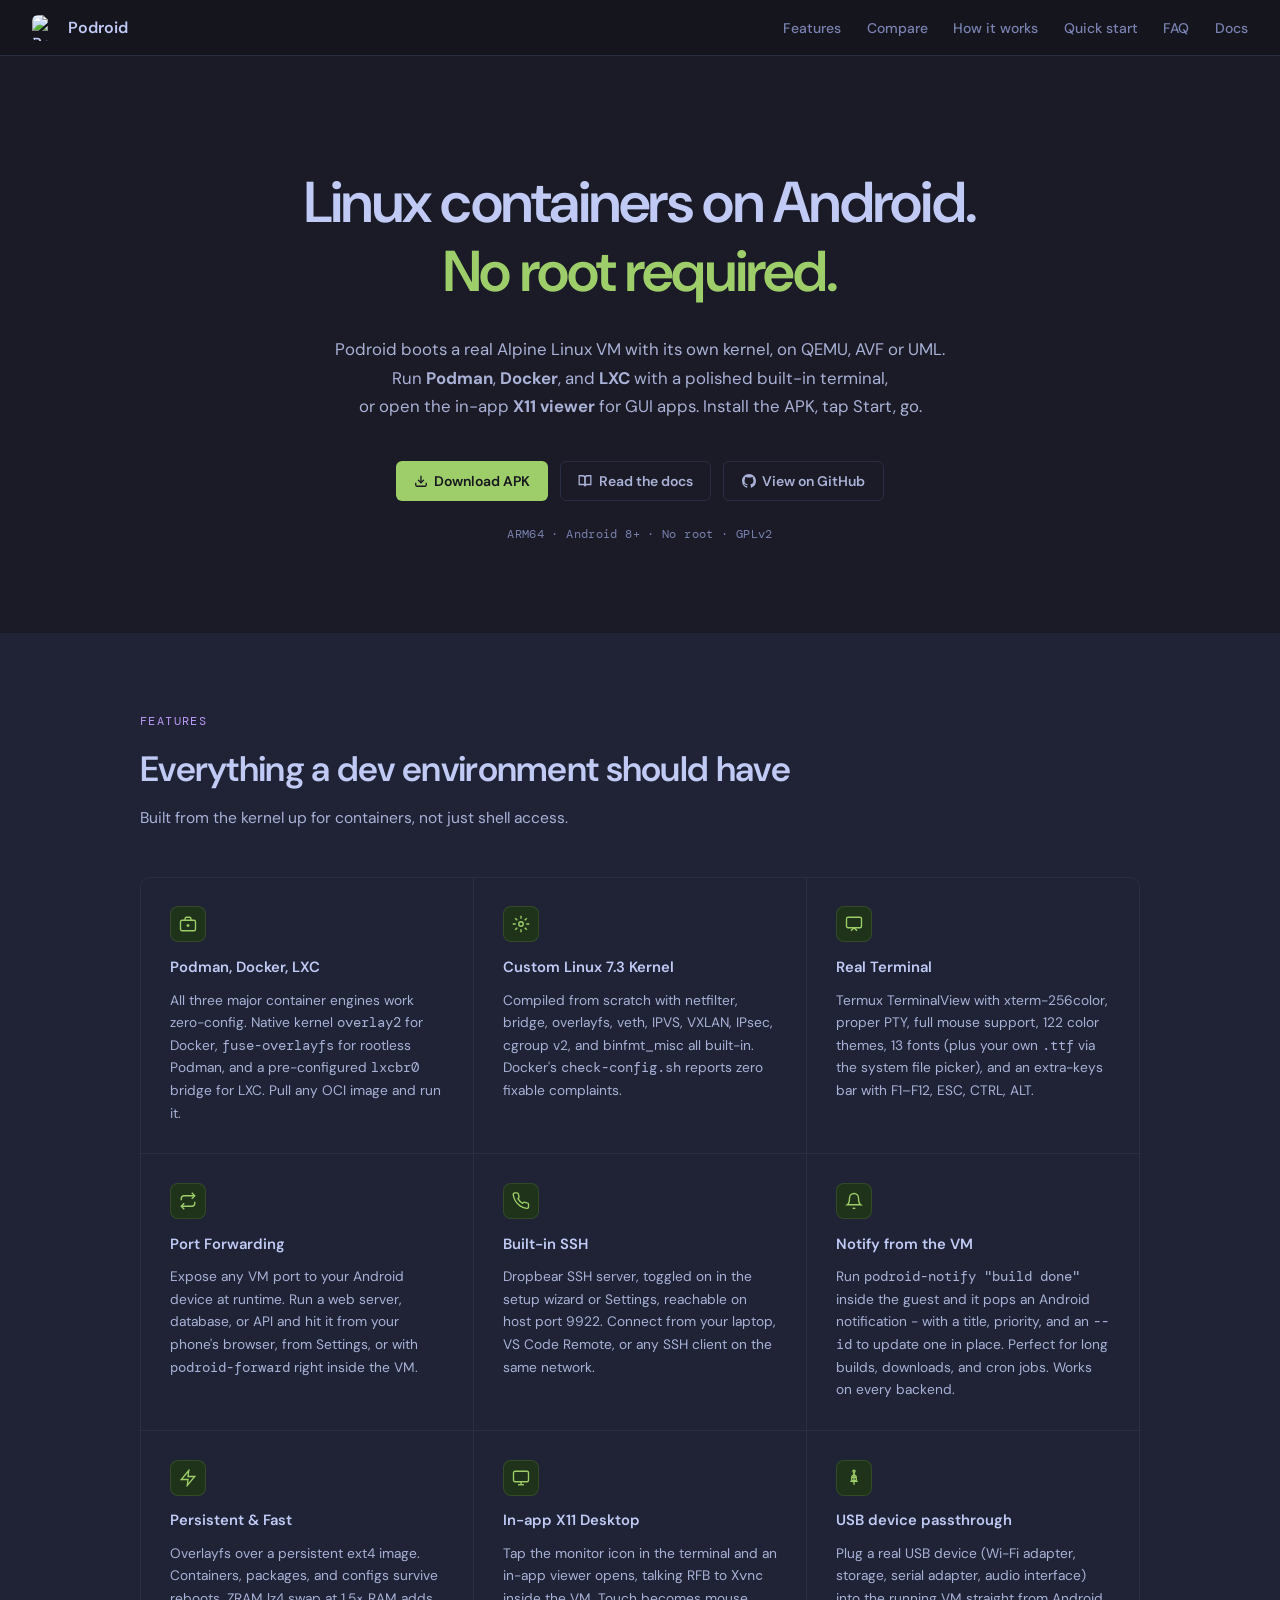
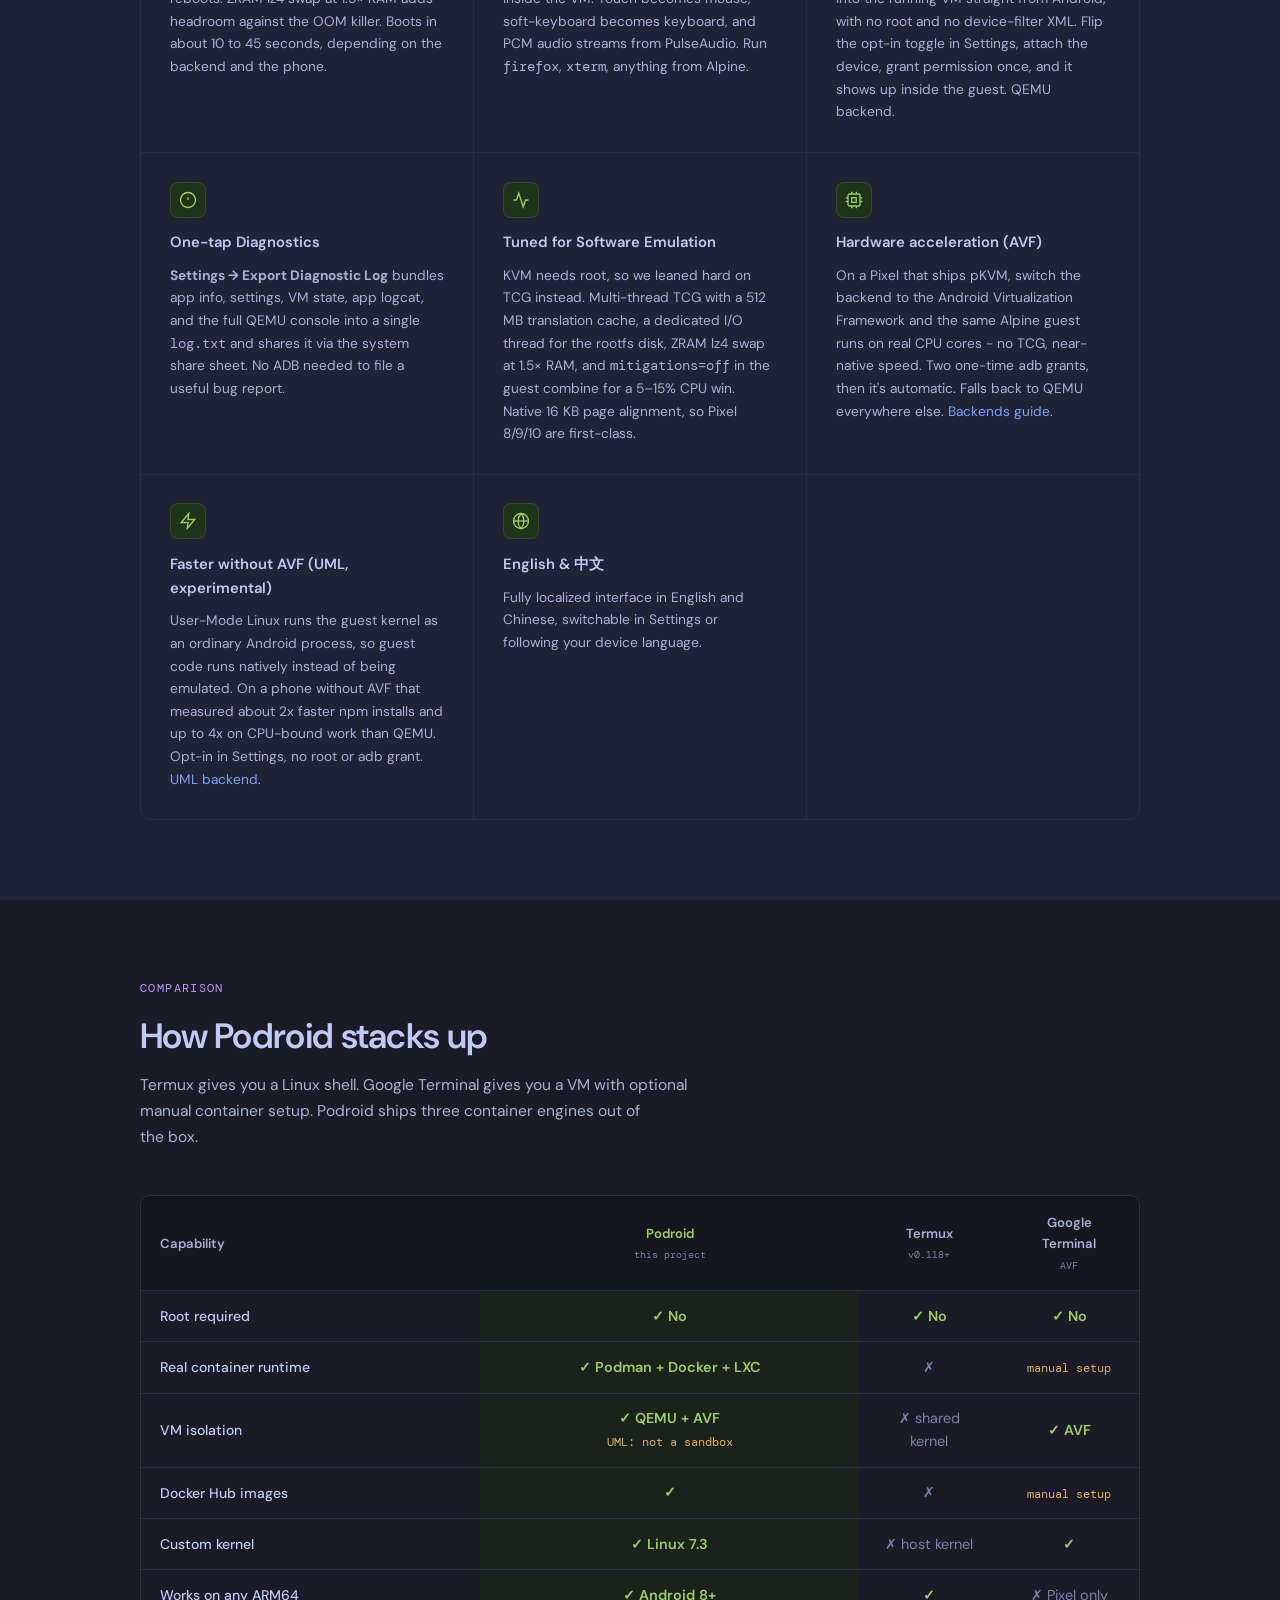
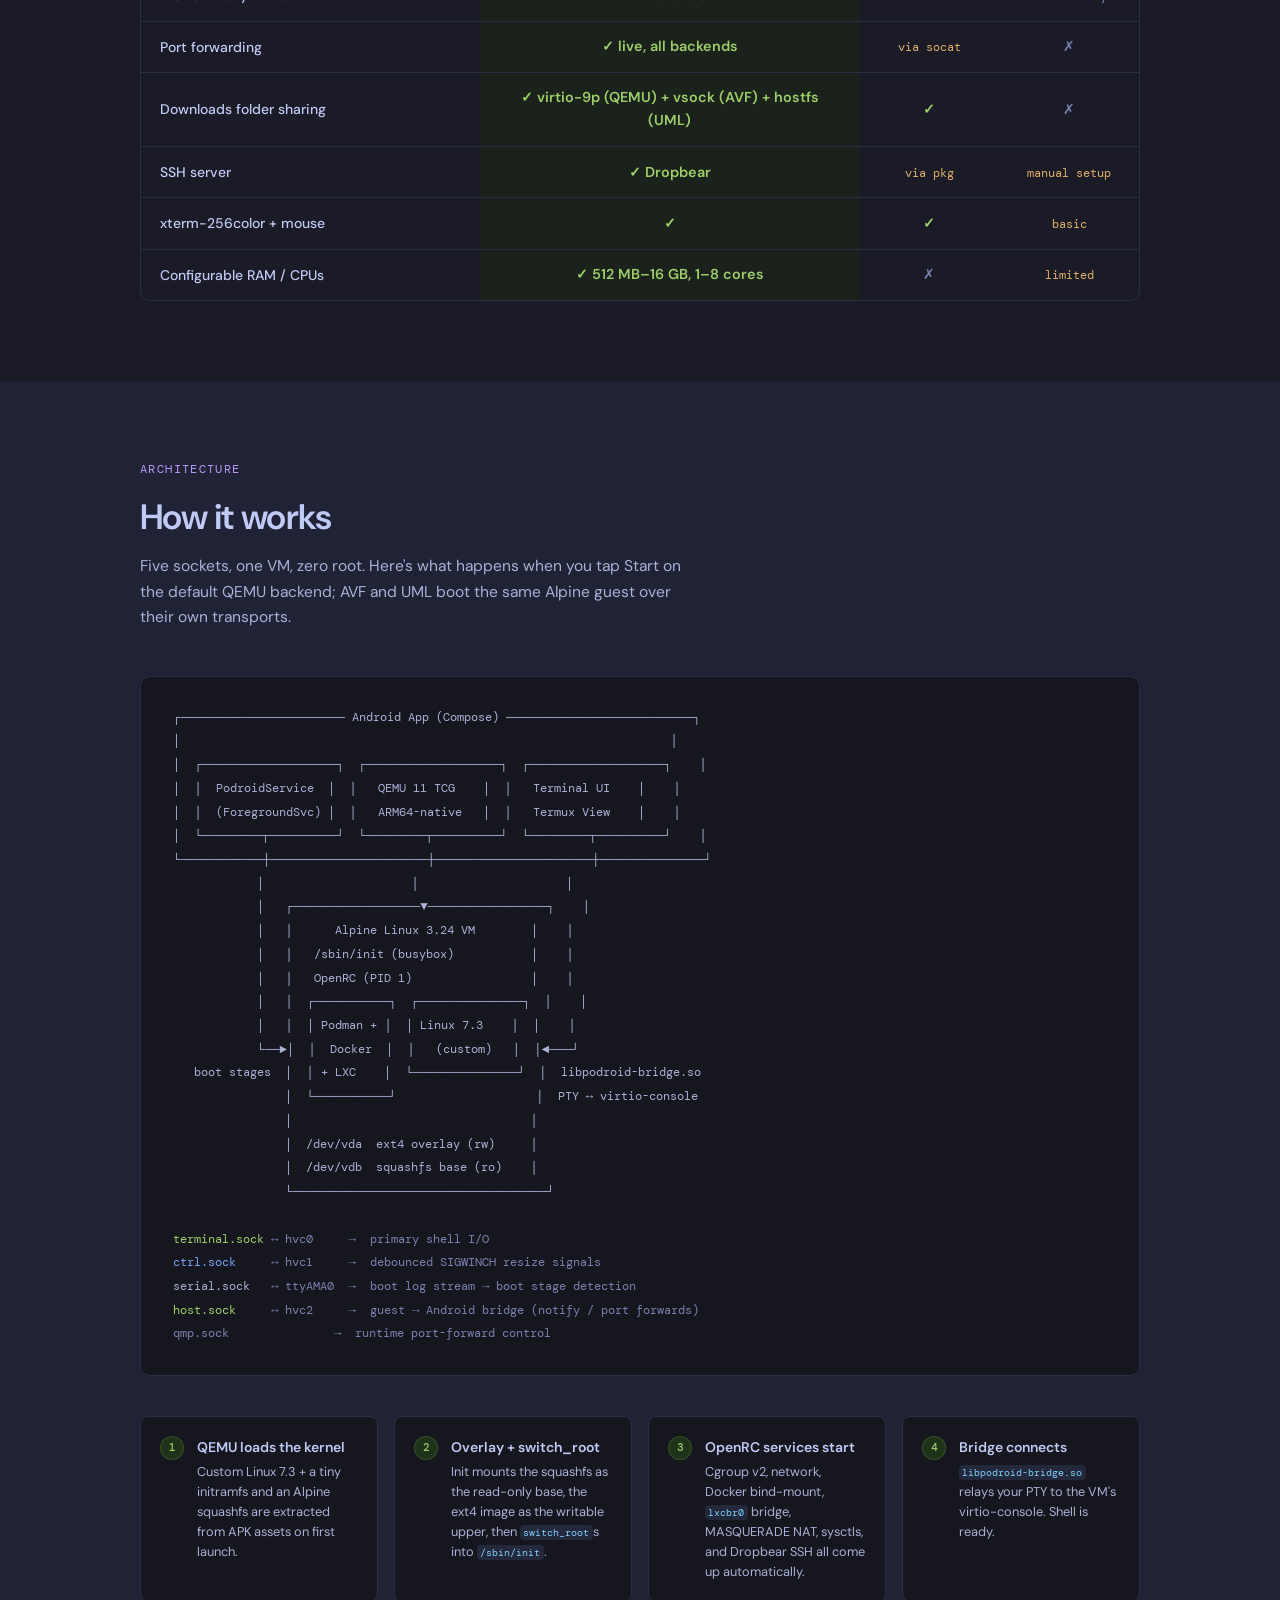
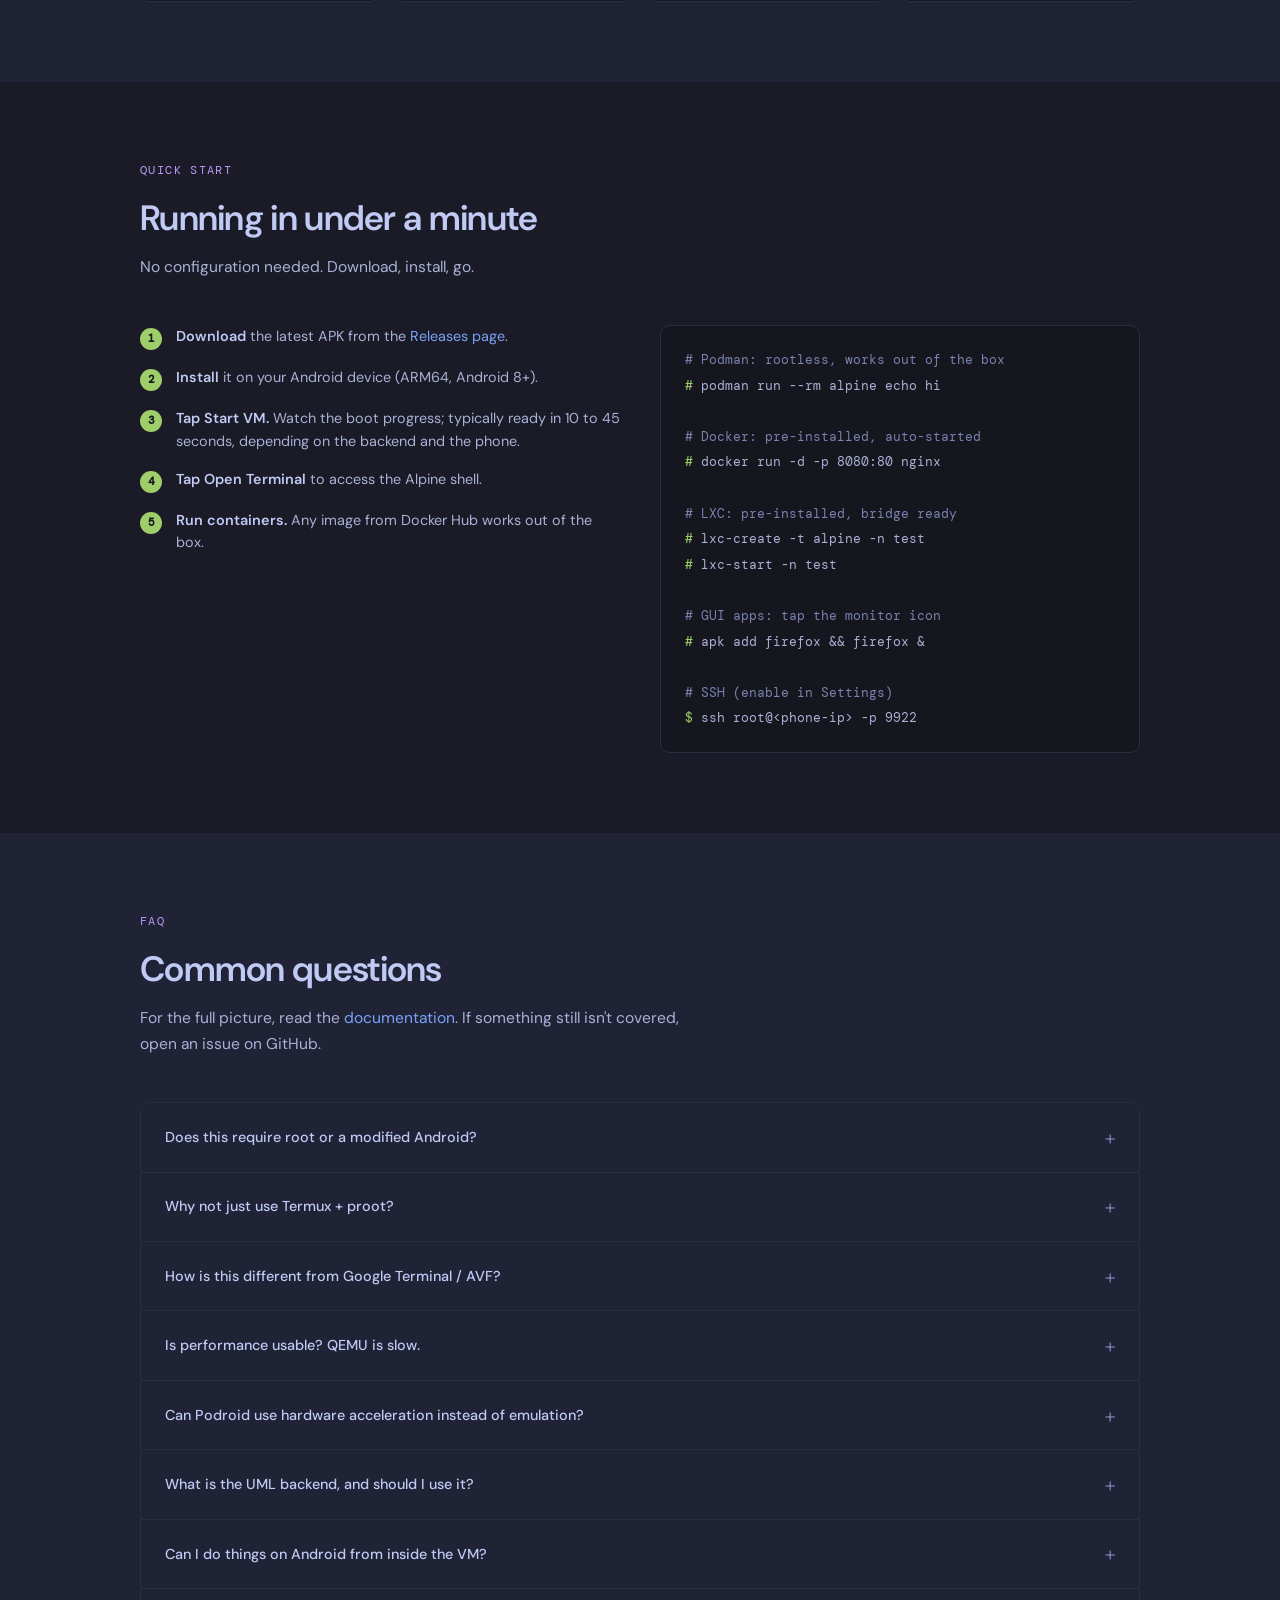
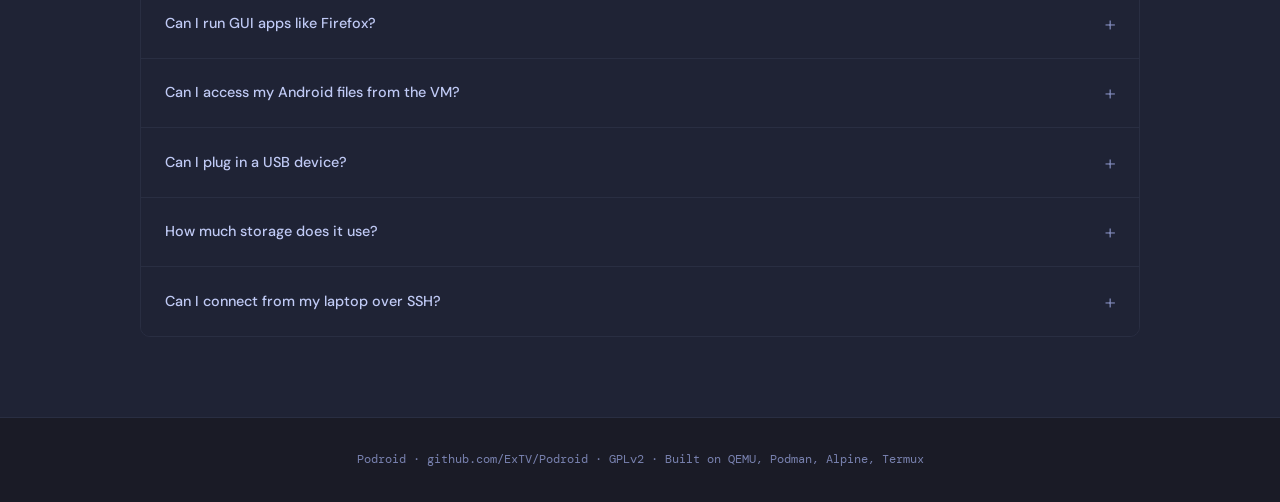
==== commit e3fc1bef: "docs: fix the landing page layout and stale backend claims Adding the UML feature card left the feat" ====
--- a/docs/index.html
+++ b/docs/index.html
@@ -253,15 +253,14 @@
        show the container's border colour. Card-coloured, non-interactive. */
     .feature-card.filler { pointer-events: none; }
 
-    /* 13 cards: 3-col leaves 2 trailing cells, 2-col leaves 1, 1-col leaves 0.
-       Show both fillers at 3-col, one at 2-col, none at 1-col. */
+    /* 14 cards: 3-col leaves 1 trailing cell, 2-col and 1-col leave 0.
+       Show the filler at 3-col only. */
     @media (max-width: 900px) {
       .features-grid { grid-template-columns: repeat(2, 1fr); }
-      .feature-card.filler-b { display: none; }
+      .feature-card.filler { display: none; }
     }
     @media (max-width: 600px) {
       .features-grid { grid-template-columns: 1fr; }
-      .feature-card.filler { display: none; }
     }
 
     /* ── COMPARISON ────────────────────────────────────── */
@@ -339,6 +338,8 @@
       color: var(--muted);
       overflow-x: auto;
       white-space: pre;
+      scrollbar-width: thin;
+      scrollbar-color: var(--border) transparent;
     }
 
     .arch-green { color: var(--green); }
@@ -457,6 +458,8 @@
       color: var(--muted);
       overflow-x: auto;
       white-space: pre;
+      scrollbar-width: thin;
+      scrollbar-color: var(--border) transparent;
     }
 
     .c-prompt  { color: var(--green); user-select: none; }
@@ -539,7 +542,9 @@
 
     /* ── RESPONSIVE ────────────────────────────────────── */
     @media (max-width: 600px) {
-      nav .nav-links { display: none; }
+      nav { padding: 0 1rem; }
+      nav .nav-links { gap: 1rem; }
+      nav .nav-links li:nth-child(-n+3) { display: none; }
       .arch-diagram  { font-size: 0.62rem; }
     }
   </style>
@@ -566,7 +571,7 @@
 <section id="hero">
   <h1>Linux containers on Android.<br /><em>No root required.</em></h1>
   <p class="hero-sub">
-    Podroid spins up a real Alpine Linux VM using QEMU and a custom&nbsp;kernel.<br />
+    Podroid boots a real Alpine Linux VM with its own kernel, on QEMU, AVF or&nbsp;UML.<br />
     Run <strong>Podman</strong>, <strong>Docker</strong>, and <strong>LXC</strong> with a polished built-in terminal,<br />
     or open the in-app <strong>X11 viewer</strong> for GUI apps. Install the APK, tap Start, go.
   </p>
@@ -625,7 +630,7 @@
           <svg width="18" height="18" fill="none" stroke="currentColor" stroke-width="1.8" viewBox="0 0 24 24"><polyline points="17 1 21 5 17 9"/><path d="M3 11V9a4 4 0 0 1 4-4h14"/><polyline points="7 23 3 19 7 15"/><path d="M21 13v2a4 4 0 0 1-4 4H3"/></svg>
         </div>
         <h3>Port Forwarding</h3>
-        <p>Expose any VM port to your Android device at runtime. Run a web server, database, or API and hit it from your phone's browser — from Settings, or with <code>podroid-forward</code> right inside the VM.</p>
+        <p>Expose any VM port to your Android device at runtime. Run a web server, database, or API and hit it from your phone's browser, from Settings, or with <code>podroid-forward</code> right inside the VM.</p>
       </div>
 
       <div class="feature-card">
@@ -649,7 +654,7 @@
           <svg width="18" height="18" fill="none" stroke="currentColor" stroke-width="1.8" viewBox="0 0 24 24"><path d="M13 2L3 14h9l-1 8 10-12h-9l1-8z"/></svg>
         </div>
         <h3>Persistent &amp; Fast</h3>
-        <p>Overlayfs over a persistent ext4 image. Containers, packages, and configs survive reboots. ZRAM lz4 swap at 1.5× RAM adds headroom against the OOM killer. Boots in 6–30 seconds.</p>
+        <p>Overlayfs over a persistent ext4 image. Containers, packages, and configs survive reboots. ZRAM lz4 swap at 1.5× RAM adds headroom against the OOM killer. Boots in about 10 to 45 seconds, depending on the backend and the phone.</p>
       </div>
 
       <div class="feature-card">
@@ -708,8 +713,7 @@
         <p>Fully localized interface in English and Chinese, switchable in Settings or following your device language.</p>
       </div>
 
-      <div class="feature-card filler filler-a" aria-hidden="true"></div>
-      <div class="feature-card filler filler-b" aria-hidden="true"></div>
+      <div class="feature-card filler" aria-hidden="true"></div>
 
     </div>
   </div>
@@ -762,7 +766,7 @@
           </tr>
           <tr>
             <td class="row-label">VM isolation</td>
-            <td class="col-podroid"><span class="check">✓ QEMU + AVF</span> <span class="partial">own kernel, not a sandbox, on UML</span></td>
+            <td class="col-podroid"><span class="check">✓ QEMU + AVF</span><br /><span class="partial">UML: not a sandbox</span></td>
             <td><span class="cross">✗ shared kernel</span></td>
             <td><span class="check">✓ AVF</span></td>
           </tr>
@@ -786,7 +790,7 @@
           </tr>
           <tr>
             <td class="row-label">Port forwarding</td>
-            <td class="col-podroid"><span class="check">✓ via QMP</span></td>
+            <td class="col-podroid"><span class="check">✓ live, all backends</span></td>
             <td><span class="partial">via socat</span></td>
             <td><span class="cross">✗</span></td>
           </tr>
@@ -825,7 +829,7 @@
   <div class="container">
     <p class="section-label">Architecture</p>
     <h2>How it works</h2>
-    <p class="section-sub">Five sockets, one VM, zero root. Here's what happens when you tap Start.</p>
+    <p class="section-sub">Five sockets, one VM, zero root. Here's what happens when you tap Start on the default QEMU backend; AVF and UML boot the same Alpine guest over their own transports.</p>
 
     <div class="arch-diagram"><span class="arch-white">┌────────────────────── Android App (Compose) ─────────────────────────┐
 │                                                                      │
@@ -907,7 +911,7 @@
         </div>
         <div class="qs-step">
           <div class="qs-step-num">3</div>
-          <p><strong>Tap Start VM.</strong> Watch the boot progress; typically ready in 6–30 seconds.</p>
+          <p><strong>Tap Start VM.</strong> Watch the boot progress; typically ready in 10 to 45 seconds, depending on the backend and the phone.</p>
         </div>
         <div class="qs-step">
           <div class="qs-step-num">4</div>
@@ -950,7 +954,7 @@
       <details>
         <summary>Does this require root or a modified Android?</summary>
         <div class="faq-answer">
-          No. Podroid runs entirely in userspace using QEMU's TCG (software emulation). No root, no custom recovery, no Magisk. Any stock Android 8+ ARM64 device works.
+          No. Podroid runs entirely as a normal app: QEMU's TCG (software emulation) by default, with AVF and UML as faster backends that need no root either. No root, no custom recovery, no Magisk. Any stock Android 8+ ARM64 device works.
         </div>
       </details>
 
@@ -971,7 +975,7 @@
       <details>
         <summary>Is performance usable? QEMU is slow.</summary>
         <div class="faq-answer">
-          TCG is software emulation, so compute-heavy workloads are slower than native. Podroid ships several optimizations: a 256–512 MB translation cache, a dedicated I/O thread for virtio-blk (big win for image pulls), ZRAM lz4 swap at 1.5× RAM, and <code>mitigations=off</code> in the guest kernel for a 5–15% CPU gain. For typical dev tasks like running a web server, a database, or CLI tools, it's very usable. On a Pixel that ships pKVM you can switch to the <a href="guide/backends.html">AVF backend</a> for near-native CPU speed.
+          TCG is software emulation, so compute-heavy workloads are slower than native. Podroid ships several optimizations: a 256–512 MB translation cache, a dedicated I/O thread for virtio-blk (big win for image pulls), ZRAM lz4 swap at 1.5× RAM, and <code>mitigations=off</code> in the guest kernel for a 5–15% CPU gain. For typical dev tasks like running a web server, a database, or CLI tools, it's very usable. On a Pixel that ships pKVM you can switch to the <a href="guide/backends.html">AVF backend</a> for near-native CPU speed, and on phones without it the experimental <a href="guide/backends.html#uml">UML backend</a> measured about 2x faster on npm installs than QEMU.
         </div>
       </details>
 
@@ -1020,7 +1024,7 @@
       <details>
         <summary>How much storage does it use?</summary>
         <div class="faq-answer">
-          The APK is ~200 MB (QEMU + kernel + initramfs + Alpine squashfs + fonts). On first launch you choose a VM disk size between 2 GB and 512 GB; this is a sparse <code>storage.img</code> that only grows as you pull images and install packages.
+          The APK is about 325 MB (QEMU, the UML kernels, the guest kernel, initramfs, Alpine squashfs and fonts). On first launch you choose a VM disk size between 2 GB and 512 GB; this is a sparse <code>storage.img</code> that only grows as you pull images and install packages.
         </div>
       </details>
 
